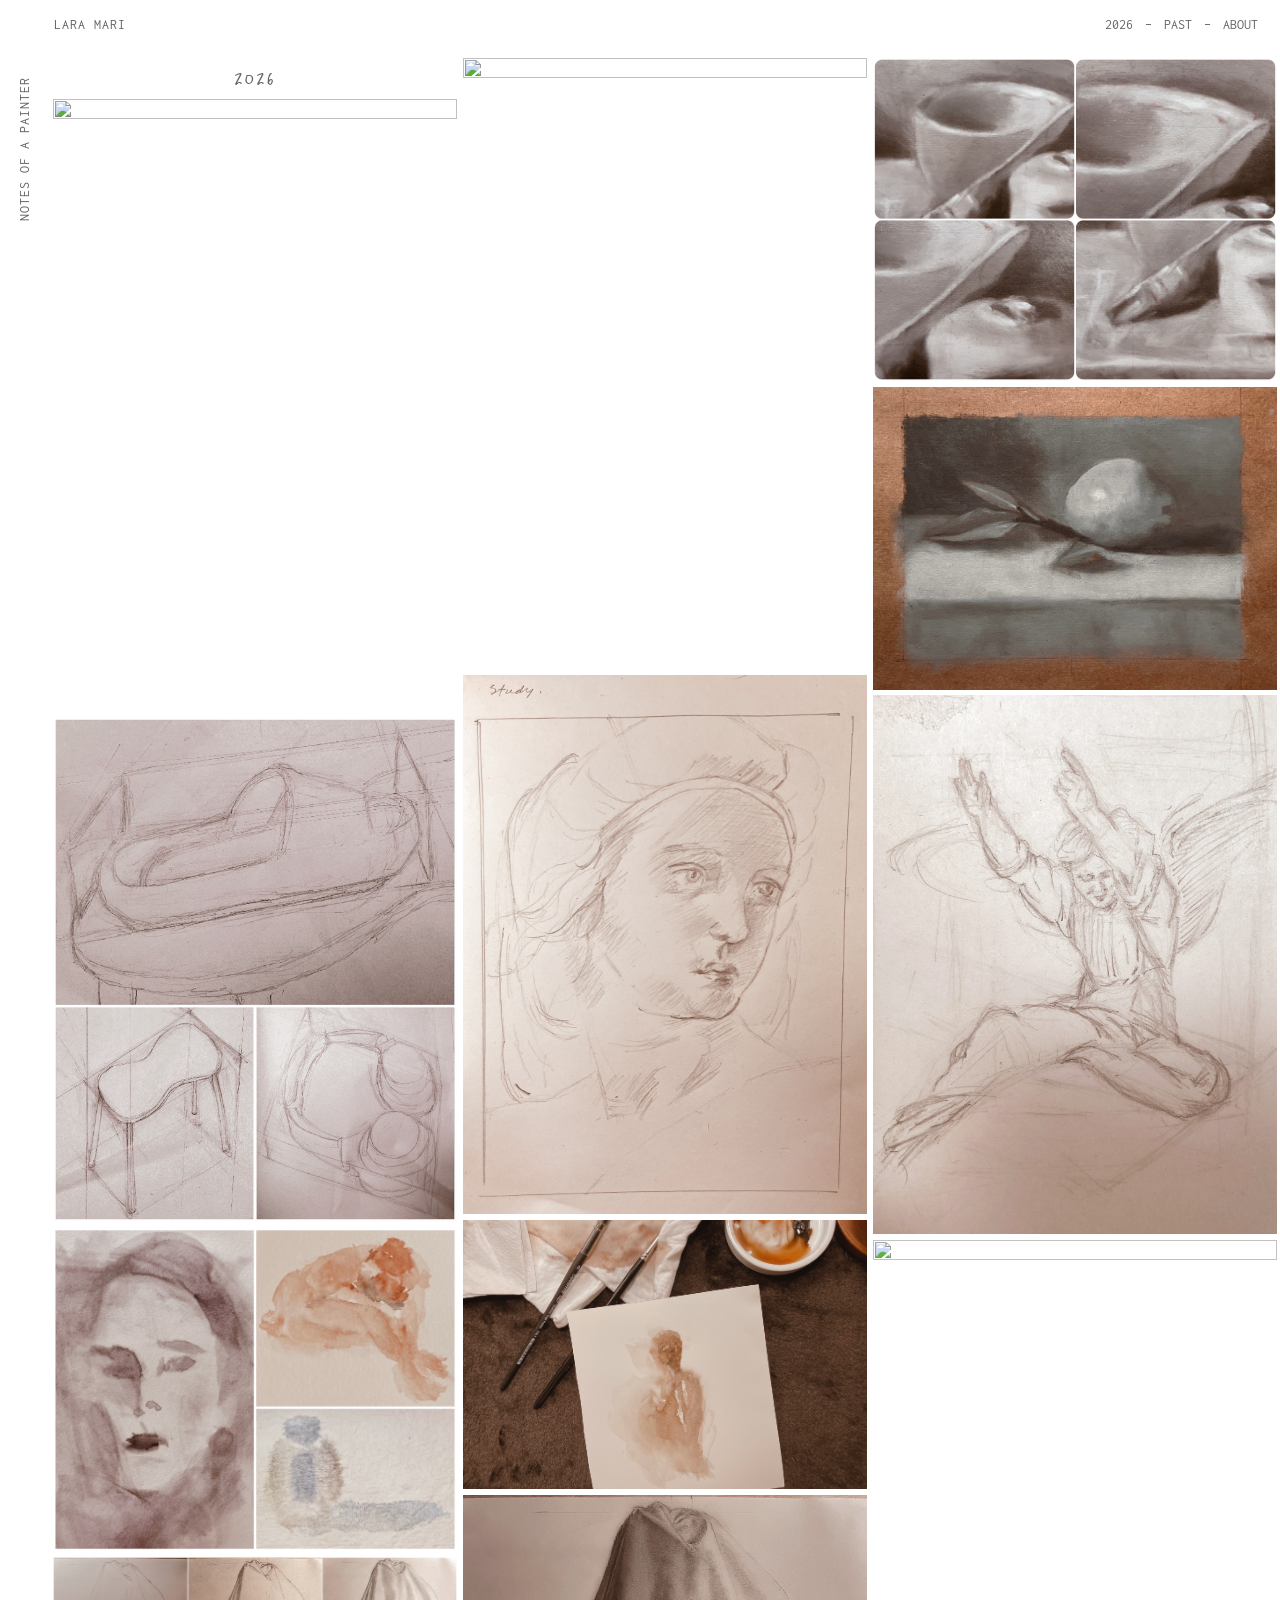
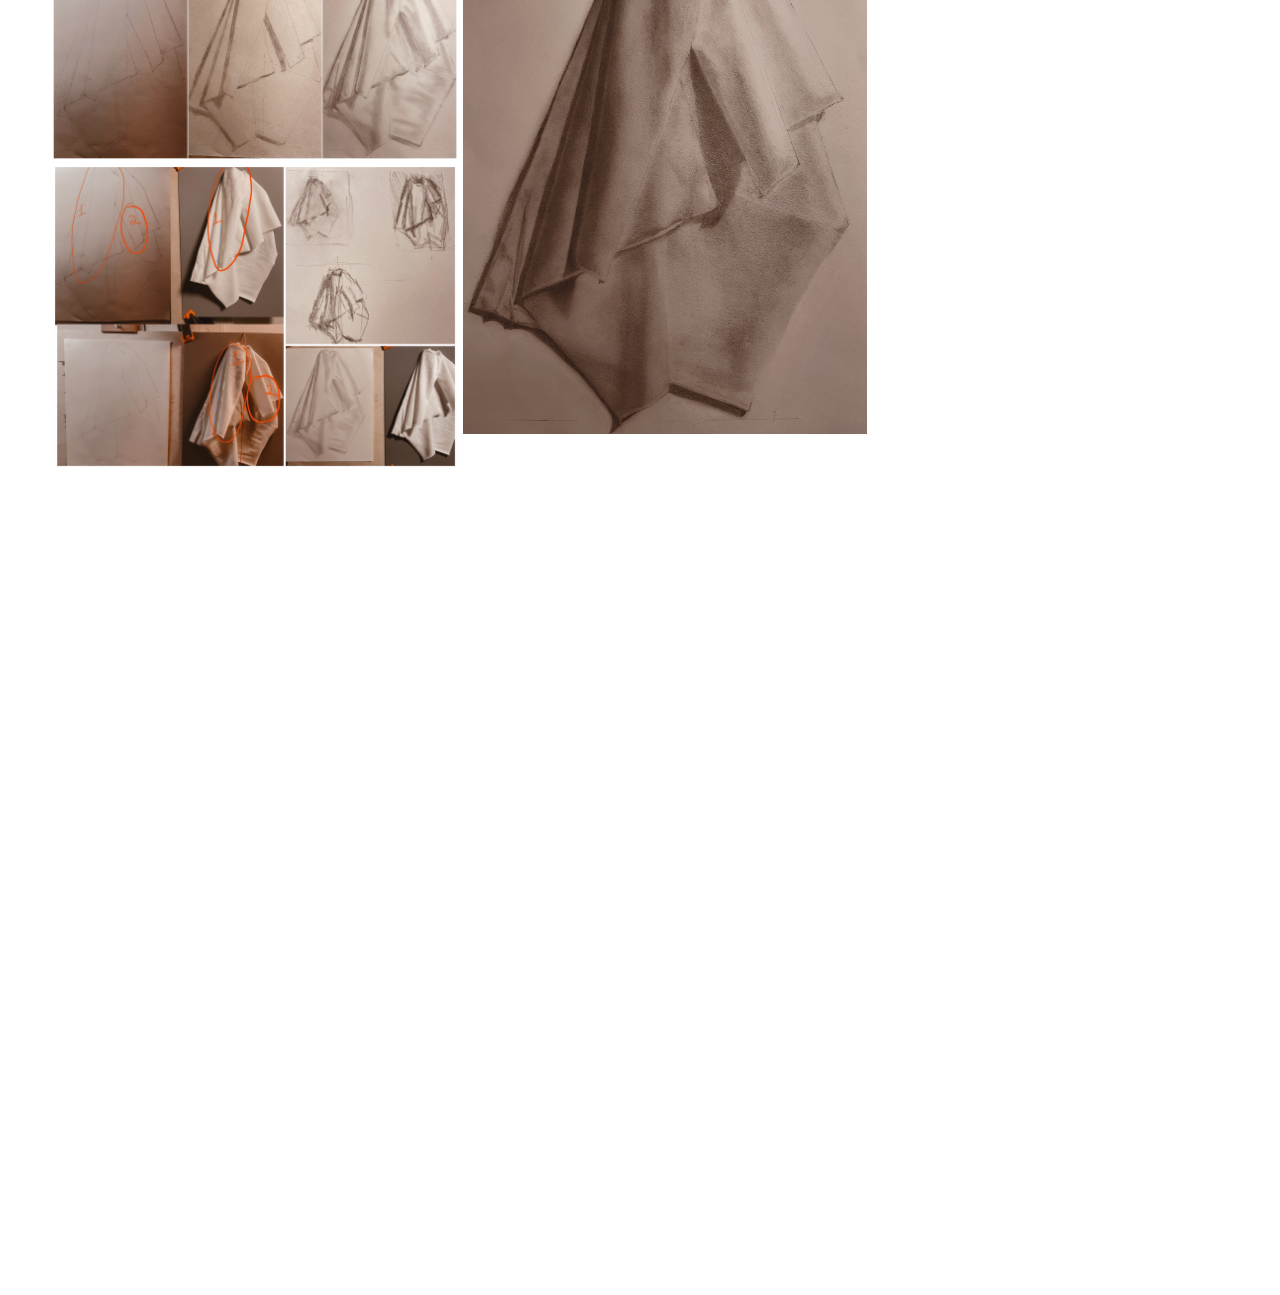
==== 2026.html @ fd2c2341 "080926" ====
<!DOCTYPE HTML>
<html class="no-js" lang="en-US" prefix="og: http://ogp.me/ns#">
<head>
	<meta charset="UTF-8" />
	<meta http-equiv="X-UA-Compatible" content="IE=edge">
	<meta name="viewport" content="width=device-width, user-scalable=no, initial-scale=1">
    <link rel="shortcut icon" href="img/logos/favicon.ico" /> 
    <link rel="apple-touch-icon" type="image/png" href="img/logos/favicon-114x114.png" /> 
    <script>(function(){document.documentElement.className='js'})();</script>	
<title>Lara Mari | 2026</title>
<meta name="robots" content="noodp"/>
    <meta name="keywords" content="painter, studio, portfolio, journal, gallery, moodboard, artist, art">  
<meta name="author" content="Lara Mari">
 <link rel="image_src" type="image/jpeg" href="#"  / >
<link rel='stylesheet' id='screen-css'  href='css/style.css' type='text/css' media='screen' />
<link rel='stylesheet' id='screen-less-css'  href='css/style-a964c7b21e.css' type='text/css' media='screen' />
<link href="https://fonts.googleapis.com/css?family=Inconsolata" rel="stylesheet">
<link href="https://fonts.googleapis.com/css?family=Reenie+Beanie" rel="stylesheet">    
<script type='text/javascript' src='js/jquery.js'></script>
<script type='text/javascript' src='js/chosen.jquery.min.js'></script>
<script type='text/javascript' src='js/icheck.min.js'></script>
<script type='text/javascript' src='js/site.js'></script>
      <script>try{Typekit.load({ async: true });}catch(e){}</script>
<style>      
.image img{padding: 3px 3px 3px 3px;}     
p {padding: 5px 3px 0em 3px}
article h2 {padding: 3px 3px 0 3px;}
  /* article {padding-top: .25em; padding-bottom: .25em;} */
</style>    
     <script language="JavaScript">  
<!-- Disable  
function disableselect(e){  
return false  
}  
function reEnable(){  
return true  
}  
//if IE4+  
document.onselectstart=new Function ("return false")  
document.oncontextmenu=new Function ("return false")  
//if NS6  
if (window.sidebar){  
document.onmousedown=disableselect  
document.onclick=reEnable  
}  
//-->  
</script>
</head>
      
<body class="archive post-type-archive post-type-archive-commercial">
		<div class="viewport-detector"></div>
	<div id="page" class="site hfeed">
<header id="masthead" class="site-header" role="banner">
    <div class="header-content">
<nav class="primary-navigation" role="navigation">
<div class="primary-navigation-inner">
    <div class="primary-menu-container">
    <ul id="menu-primary" class="primary-menu">       
        <li class="menu-item menu-item-type-custom menu-item-object-custom current-menu-item"><a href="#" onClick="return false;" style="text-transform:uppercase; letter-spacing:1px;">Notes of a Painter</a></li>
</ul>
    </div>
    </div>
    </nav><!-- .primary-navigation -->       
</div>
</header>

<nav class="top-navigation">
    <a href="/" class="site-name">Lara Mari</a>

    <div class="top-links">
        
        <a href="2026.html">2026</a>
        <span>–</span>
        <a href="past.html">PAST</a>
        <span>–</span>
        <a href="about.html">ABOUT</a>
       
    </div>
</nav>
        

        
<main id="main" class="site-main" role="main">
<div id="content" class="main-content">
<div id="primary" class="content-area">
    
    
<header class="entry-header" >
	<h2 class="entry-title" style="font-size:20px; color:white; text-transform:uppercase;padding: 15px 0 0 5px; margin-bottom:0pxs ">Fragments</h2>							
    </header>
    
    <!-- .entry-header -->    	    
<!-- masonry -->   
<div class="article-container">       


<!--START OF POSTS -->
    
<!-- Page Title -->     
    <article class="status-publish has-post-thumbnail hentry" >	
        <a href="#" onClick="return false;">     
       <center> <p style="font-family: 'Reenie Beanie', cursive; font-size:2em; ">2026</p></center>
        </a>
</article>
<!-- post 2026 Aug 9a--> 
<article class="status-publish has-post-thumbnail hentry">
        <a href="#" onClick="return false;">
            <div class="load image">
            <img width="600" height="909" src="img/20260809-a.jpeg" class="attachment-hue-portfolio-overview size-hue-portfolio-overview wp-post-image"  sizes="(max-width: 600px) 100vw, 600px" />
                    </div> 
                       </a>	    
</article>

<!-- post 2026 Aug 9b--> 
<article class="status-publish has-post-thumbnail hentry">
        <a href="#" onClick="return false;">
            <div class="load image">
            <img width="600" height="909" src="img/20260809-b.jpeg" class="attachment-hue-portfolio-overview size-hue-portfolio-overview wp-post-image"  sizes="(max-width: 600px) 100vw, 600px" />
                    </div> 
                       </a>	    
</article>

<!-- post 2026 Aug 2--> 
<article class="status-publish has-post-thumbnail hentry">
        <a href="#" onClick="return false;">
            <div class="load image">
            <img width="600" height="909" src="img/20260802.jpeg" class="attachment-hue-portfolio-overview size-hue-portfolio-overview wp-post-image"  sizes="(max-width: 600px) 100vw, 600px" />
                    </div> 
                       </a>	    
</article>

<!-- post 2026 July 31--> 
<article class="status-publish has-post-thumbnail hentry">
        <a href="#" onClick="return false;">
            <div class="load image">
            <img width="600" height="909" src="img/20260731.jpeg" class="attachment-hue-portfolio-overview size-hue-portfolio-overview wp-post-image"  sizes="(max-width: 600px) 100vw, 600px" />
                    </div> 
                       </a>	    
</article>

<!-- post 2026 July 29--> 
<article class="status-publish has-post-thumbnail hentry">
        <a href="#" onClick="return false;">
            <div class="load image">
            <img width="600" height="909" src="img/20260729.jpeg" class="attachment-hue-portfolio-overview size-hue-portfolio-overview wp-post-image"  sizes="(max-width: 600px) 100vw, 600px" />
                    </div> 
                       </a>	    
</article>

<!-- post 2026 July 28--> 
<article class="status-publish has-post-thumbnail hentry">
        <a href="#" onClick="return false;">
            <div class="load image">
            <img width="600" height="909" src="img/20260728.jpeg" class="attachment-hue-portfolio-overview size-hue-portfolio-overview wp-post-image"  sizes="(max-width: 600px) 100vw, 600px" />
                    </div> 
                       </a>	    
</article>

<!-- post 2026 July 27-28--> 
<article class="status-publish has-post-thumbnail hentry">
        <a href="#" onClick="return false;">
            <div class="load image">
            <img width="600" height="909" src="img/20260727-28.jpeg" class="attachment-hue-portfolio-overview size-hue-portfolio-overview wp-post-image"  sizes="(max-width: 600px) 100vw, 600px" />
                    </div> 
                       </a>	    
</article>
<!-- post 2026 July 8--> 
<article class="status-publish has-post-thumbnail hentry">
        <a href="#" onClick="return false;">
            <div class="load image">
            <img width="600" height="909" src="img/20260708.jpeg" class="attachment-hue-portfolio-overview size-hue-portfolio-overview wp-post-image"  sizes="(max-width: 600px) 100vw, 600px" />
                    </div> 
                       </a>	    
</article>
<!-- post 2026 July 4-10--> 
<article class="status-publish has-post-thumbnail hentry">
        <a href="#" onClick="return false;">
            <div class="load image">
            <img width="600" height="909" src="img/20260704-10.jpeg" class="attachment-hue-portfolio-overview size-hue-portfolio-overview wp-post-image"  sizes="(max-width: 600px) 100vw, 600px" />
                    </div> 
                       </a>	    
</article>
 
<!-- post 2026 June 1--> 
<article class="status-publish has-post-thumbnail hentry">
        <a href="#" onClick="return false;">
            <div class="load image">
            <img width="600" height="909" src="img/20260601.gif" class="attachment-hue-portfolio-overview size-hue-portfolio-overview wp-post-image"  sizes="(max-width: 600px) 100vw, 600px" />
                    </div> 
                       </a>	    
</article>
<!-- post 2026 May 31--> 
<article class="status-publish has-post-thumbnail hentry">
        <a href="#" onClick="return false;">
            <div class="load image">
            <img width="600" height="909" src="img/20260531.jpeg" class="attachment-hue-portfolio-overview size-hue-portfolio-overview wp-post-image"  sizes="(max-width: 600px) 100vw, 600px" />
                    </div> 
                       </a>	    
</article>
<!-- post 2026 May 06--> 
<article class="status-publish has-post-thumbnail hentry">
        <a href="#" onClick="return false;">
            <div class="load image">
            <img width="600" height="909" src="img/20260506.jpeg" class="attachment-hue-portfolio-overview size-hue-portfolio-overview wp-post-image"  sizes="(max-width: 600px) 100vw, 600px" />
                    </div> 
                       </a>	    
</article>
<!-- post 2026 Apr 30--> 
<article class="status-publish has-post-thumbnail hentry">
        <a href="#" onClick="return false;">
            <div class="load image">
            <img width="600" height="909" src="img/20260430.jpeg" class="attachment-hue-portfolio-overview size-hue-portfolio-overview wp-post-image"  sizes="(max-width: 600px) 100vw, 600px" />
                    </div> 
                       </a>	    
</article>
<!-- post 2026 Apr 19--> 
<article class="status-publish has-post-thumbnail hentry">
        <a href="#" onClick="return false;">
            <div class="load image">
            <img width="600" height="909" src="img/20260419.jpeg" class="attachment-hue-portfolio-overview size-hue-portfolio-overview wp-post-image"  sizes="(max-width: 600px) 100vw, 600px" />
                    </div> 
                       </a>	    
</article>
<!-- post 2026 Apr 10--> 
<article class="status-publish has-post-thumbnail hentry">
        <a href="#" onClick="return false;">
            <div class="load image">
            <img width="600" height="909" src="img/20260410.jpeg" class="attachment-hue-portfolio-overview size-hue-portfolio-overview wp-post-image"  sizes="(max-width: 600px) 100vw, 600px" />
                    </div> 
                       </a>	    
</article>
<!-- post 2026 Mar 31--> 
<article class="status-publish has-post-thumbnail hentry">
        <a href="#" onClick="return false;">
            <div class="load image">
            <img width="600" height="909" src="img/20260331.jpeg" class="attachment-hue-portfolio-overview size-hue-portfolio-overview wp-post-image"  sizes="(max-width: 600px) 100vw, 600px" />
                    </div> 
                       </a>	    
</article>
<!-- post 2026 Mar 28--> 
<article class="status-publish has-post-thumbnail hentry">
        <a href="#" onClick="return false;">
            <div class="load image">
            <img width="600" height="909" src="img/20260328.jpeg" class="attachment-hue-portfolio-overview size-hue-portfolio-overview wp-post-image"  sizes="(max-width: 600px) 100vw, 600px" />
                    </div> 
                       </a>	    
</article>
<!-- post 2026 Mar 15--> 
<article class="status-publish has-post-thumbnail hentry">
        <a href="#" onClick="return false;">
            <div class="load image">
            <img width="600" height="909" src="img/20260315.jpeg" class="attachment-hue-portfolio-overview size-hue-portfolio-overview wp-post-image" sizes="(max-width: 600px) 100vw, 600px" />
                    </div> 
                       </a>	    
</article>
<!-- post 2026 Feb 1--> 
<article class="status-publish has-post-thumbnail hentry">
        <a href="#" onClick="return false;">
            <div class="load image">
            <img width="600" height="909" src="img/20260201.jpeg" class="attachment-hue-portfolio-overview size-hue-portfolio-overview wp-post-image"  style="border-radius: 50px;" sizes="(max-width: 600px) 100vw, 600px" />
                    </div> 
                       </a>	    
</article>
<!-- post 2026 Jan 4--> 
<article class="status-publish has-post-thumbnail hentry">
        <a href="#" onClick="return false;">
            <div class="load image">
            <img width="600" height="909" src="img/20260104.jpeg" class="attachment-hue-portfolio-overview size-hue-portfolio-overview wp-post-image"  style="border-radius: 25px;" sizes="(max-width: 600px) 100vw, 600px" />
                    </div> 
                       </a>	    
</article>

                        <br>

        <!-- end of posts -->
                	</div>
	</div><!-- .content-area -->
			</div> <!-- #content -->
		</main><!-- .site-main -->
	</div> <!-- #page -->
	<!--<footer class="site-footer">
		<div class="footer-content">
					</div>
</footer>-->
		<script type='text/javascript' src='js/masonry.min.js'></script>
<script type='text/javascript' src='js/jquery.masonry.min.js'></script>
    <script type="text/javascript" src="js/load.js"></script>   
 
  <div id="sb-modal" style="display: none;">
  <span id="sb-close">&times;</span>
  <img id="sb-img" src="" alt="Enlarged view">
</div>

<style>
  #sb-modal {
    position: fixed !important;
    top: 0 !important;
    bottom: 0 !important;
    left: 0 !important;
    right: 0 !important;
    width: 100% !important;
    height: 100% !important;
    height: 100dvh !important; /* Dynamically adjusts to mobile address/search bars */
    background-color: #000000 !important;
    z-index: 99999999 !important;
    margin: 0 !important;
    padding: 0 !important;
    
    /* Pure Flexbox centering relative to actual visible screen area */
    display: none; 
    align-items: center !important;
    justify-content: center !important;
    
    -webkit-user-select: none;
    user-select: none;
    -webkit-tap-highlight-color: transparent;
  }

  #sb-img {
    position: relative !important;
    max-width: 85vw !important;
    max-height: 85dvh !important; /* Respects visible mobile height */
    max-height: 85vh !important;  /* Fallback for older browsers */
    width: auto !important;
    height: auto !important;
    object-fit: contain !important;
    
    margin: auto !important;
    padding: 0 !important;
    border: none !important;
    display: block !important;
    
    border-radius: 4px;
    box-shadow: 0 4px 20px rgba(0, 0, 0, 0.8);
    -webkit-touch-callout: none;
    -webkit-user-select: none;
    user-select: none;
  }

  #sb-close {
    position: absolute !important;
    top: 20px !important;
    right: 25px !important;
    color: #ffffff !important;
    font-size: 38px !important;
    font-weight: bold !important;
    cursor: pointer !important;
    z-index: 100000000 !important;
    line-height: 1 !important;
    font-family: sans-serif !important;
  }
</style>

<script>
(function() {
  var modal = document.getElementById('sb-modal');
  var modalImg = document.getElementById('sb-img');

  var touchStartX = 0;
  var touchStartY = 0;
  var isSwipingOrScrolling = false;
  var isClosingCooldown = false;

  function openBox(src) {
    if (!src || isClosingCooldown) return;
    modalImg.src = src;
    modal.style.display = 'flex';
  }

  function closeBox(e) {
    if (e) {
      e.preventDefault();
      e.stopPropagation();
    }
    modal.style.display = 'none';
    modalImg.src = '';

    isClosingCooldown = true;
    setTimeout(function() {
      isClosingCooldown = false;
    }, 300);
  }

  window.addEventListener('touchstart', function(e) {
    if (e.touches && e.touches.length > 0) {
      touchStartX = e.touches[0].clientX;
      touchStartY = e.touches[0].clientY;
      isSwipingOrScrolling = false;
    }
  }, { capture: true, passive: true });

  window.addEventListener('touchmove', function(e) {
    if (e.touches && e.touches.length > 0) {
      var moveX = Math.abs(e.touches[0].clientX - touchStartX);
      var moveY = Math.abs(e.touches[0].clientY - touchStartY);

      if (moveX > 10 || moveY > 10) {
        isSwipingOrScrolling = true;
      }
    }
  }, { capture: true, passive: true });

  function handleImageTap(e) {
    if (isSwipingOrScrolling || isClosingCooldown) return;

    var target = e.target;
    if (target.closest('#sb-modal')) return;

    if (target && target.tagName !== 'IMG') {
      target = target.querySelector('img');
    }

    if (target && target.tagName === 'IMG' && target.id !== 'sb-img') {
      var parent = target.parentElement;
      while (parent) {
        if (parent.classList && parent.classList.contains('article-container')) {
          e.preventDefault();
          e.stopPropagation();
          if (e.stopImmediatePropagation) e.stopImmediatePropagation();
          openBox(target.src);
          return false;
        }
        parent = parent.parentElement;
      }
    }
  }

  window.addEventListener('touchend', handleImageTap, true);
  window.addEventListener('click', handleImageTap, true);

  modal.addEventListener('click', closeBox, false);
  modal.addEventListener('touchend', closeBox, false);

  modal.addEventListener('contextmenu', function(e) {
    e.preventDefault();
    return false;
  });
})();
</script>
    
	</body>
</html>
---- css/style.css ----
/*
Theme Name: 	Lara
*/
html,body,div,span,object,iframe,h1,h2,h3,h4,h5,h6,p,blockquote,pre,abbr,address,cite,code,del,dfn,em,img,ins,kbd,q,samp,small,strong,sub,sup,var,b,i,dl,dt,dd,ol,ul,li,fieldset,form,label,legend,table,caption,tbody,tfoot,thead,tr,th,td,article,aside,canvas,details,figcaption,figure,footer,header,hgroup,menu,nav,section,summary,time,mark,audio,video { border:0;outline:0;font-size:100%;vertical-align:baseline;background:transparent;margin:0;padding:0; }
article,aside,details,figcaption,figure,footer,header,hgroup,nav,section,main { display:block; }
audio,canvas,video { display:inline;zoom:1; }
html { font-size:62.5%;;overflow-y:scroll;-webkit-text-size-adjust:100%;-ms-text-size-adjust:100%; }
body { margin:0; }
h1,h2,h3,h4,h5,h6 { font-weight:400; }
a { color:blue; }
a:focus { outline:thin dotted; }
li { list-style:none; }
abbr[title] { border-bottom:none; }
b,strong { font-weight:700; }
i,em,dfn { font-style:italic; }
hr { display:block;height:1px;border:0;border-top:1px solid #ccc;margin:1em 0;padding:0; }
ins { background:#ff9;color:#000;text-decoration:none; }
mark { background:#ff0;color:#000;font-style:italic;font-weight:700; }
pre,code,kbd,samp { font-family:monospace, monospace;_font-family:'courier new', monospace; }
pre { white-space:pre-wrap;word-wrap:break-word; }
q { quotes:none; }
q:before,q:after { content:none; }
small { font-size:85%; }
sub,sup { font-size:75%;line-height:0;position:relative;vertical-align:baseline; }
sup { top:-.5em; }
sub { bottom:-.25em; }
img { border:0;-ms-interpolation-mode:bicubic;vertical-align:middle; }
label { cursor:pointer; }
input,select,textarea { font-size:100%;vertical-align:middle;margin:0; }
button,input { line-height:normal;overflow:visible; }
button,input[type=button],input[type=reset],input[type=submit] { cursor:pointer;-webkit-appearance:button; }
input[type=checkbox],input[type=radio] { box-sizing:border-box; }
input[type=search] { -webkit-appearance:textfield;-moz-box-sizing:content-box;-webkit-box-sizing:content-box;box-sizing:content-box; }
input[type=search]::-webkit-search-decoration { -webkit-appearance:none; }
button::-moz-focus-inner,input::-moz-focus-inner { border:0;padding:0; }
textarea { overflow:auto;vertical-align:top;resize:vertical; }
table { border-collapse:collapse;border-spacing:0; }
td { vertical-align:top; }
audio:not([controls]),[hidden] { display:none; }

div,article,section,header,footer,nav,li { position:relative; }
body { background:#fff; }

*, *:before, *:after { -moz-box-sizing: border-box; -webkit-box-sizing: border-box; box-sizing: border-box; }
---- css/style-a964c7b21e.css ----
.says,
.screen-reader-text {
  clip: rect(1px,1px,1px,1px);
  height: 1px;
  overflow: hidden;
  position: absolute !important;
  width: 1px;
}
.site .skip-link {
  background-color: #f1f1f1;
  display: block;
  left: -9999em;
  outline: none;
  padding: 15px 23px 14px;
  text-decoration: none;
  text-transform: none;
  top: -9999em;
}
.site .skip-link:focus {
  clip: auto;
  height: auto;
  left: 6px;
  top: 7px;
  width: auto;
  z-index: 100000;
}
::-moz-selection {
  color: white;
  background-color: black;
}
::selection {
  color: white;
  background-color: black;
}
*,
input[type="submit"] {
  -webkit-user-select: none;
  -khtml-user-select: none;
  -moz-user-select: -moz-none;
  -o-user-select: none;
  user-select: none;
}
input,
textarea,
h2,
h3,
code,
p,
p * {
  -webkit-user-select: text;
  -khtml-user-select: text;
  -moz-user-select: text;
  -o-user-select: text;
  user-select: text;
}
.site-header {
  z-index: 100;
}
.site-header .site-branding {
  line-height: 0;
}
.site-header .site-branding h1.site-title {
  margin-bottom: 0;
}
.site-header .site-branding a {
  display: block;
}
.stickyheader {
  overflow: auto;
}
.stickyheader .site-header {
  position: fixed;
  top: 0;
  left: 0;
  width: 100%;
  height: 88px;
}
.stickyheader .site-main {
  margin-top: 88px;
}
ul.primary-menu,
ul.secondary-menu,
ul.footer-menu {
  z-index: 100;
}
ul.primary-menu li,
ul.secondary-menu li,
ul.footer-menu li {
  display: inline-block;
  z-index: 100;
}
ul.primary-menu li a,
ul.secondary-menu li a,
ul.footer-menu li a {
  white-space: nowrap;
}
ul.primary-menu li ul.sub-menu,
ul.secondary-menu li ul.sub-menu,
ul.footer-menu li ul.sub-menu {
  position: absolute;
  top: 100%;
  left: 0;
  display: none;
}
ul.primary-menu li ul.sub-menu li,
ul.secondary-menu li ul.sub-menu li,
ul.footer-menu li ul.sub-menu li {
  width: 100%;
}
ul.primary-menu li ul.sub-menu ul.sub-menu,
ul.secondary-menu li ul.sub-menu ul.sub-menu,
ul.footer-menu li ul.sub-menu ul.sub-menu {
  top: 0;
  left: 100%;
}
ul.primary-menu li.menu-item-has-children:hover > ul.sub-menu,
ul.secondary-menu li.menu-item-has-children:hover > ul.sub-menu,
ul.footer-menu li.menu-item-has-children:hover > ul.sub-menu {
  display: block;
}
ul.mobile-menu {
  display: none;
  z-index: 100;
}
.menu-toggle {
  display: none;
}
.menu-toggle {
  height: 44px;
  width: 51px;
  padding: 0;
  overflow: hidden;
  text-align: center;
  background-color: transparent;
  border: none;
  font-size: 1px;
}
.menu-toggle span {
  display: block;
  position: absolute;
  left: 0;
  width: 100%;
  height: 6px;
  background-color: black;
  -webkit-transform: rotate(0deg);
  -moz-transform: rotate(0deg);
  -ms-transform: rotate(0deg);
  -o-transform: rotate(0deg);
  -webkit-transition-property: top, margin-top, -webkit-transform;
  -moz-transition-property: top, margin-top, -moz-transform;
  -o-transition-property: top, margin-top, -o-transform;
  transition-property: top, margin-top, transform;
  -webkit-transition-duration: 0.3s;
  -moz-transition-duration: 0.3s;
  -ms-transition-duration: 0.3s;
  -o-transition-duration: 0.3s;
  transition-duration: 0.3s;
  -webkit-transition-timing-function: ease;
  -moz-transition-timing-function: ease;
  -ms-transition-timing-function: ease;
  -o-transition-timing-function: ease;
  transition-timing-function: ease;
  -webkit-transition-delay: 0.3s, 0.3s, 0s;
  -moz-transition-delay: 0.3s, 0.3s, 0s;
  -o-transition-delay: 0.3s, 0.3s, 0s;
  transition-delay: 0.3s, 0.3s, 0s;
}
.menu-toggle span.hbl1 {
  top: 0;
}
.menu-toggle span.hbl2 {
  top: 50%;
  margin-top: -3px;
}
.menu-toggle span.hbl3 {
  top: 100%;
  margin-top: -6px;
}
.menu-toggle:hover,
.menu-toggle:active,
.menu-toggle:focus {
  border: none;
  outline: none;
}
.menu-toggle.toggled-on span {
  -webkit-transition-property: top, margin-top, -webkit-transform;
  -moz-transition-property: top, margin-top, -moz-transform;
  -o-transition-property: top, margin-top, -o-transform;
  transition-property: top, margin-top, transform;
  -webkit-transition-duration: 0.3s;
  -moz-transition-duration: 0.3s;
  -ms-transition-duration: 0.3s;
  -o-transition-duration: 0.3s;
  transition-duration: 0.3s;
  -webkit-transition-delay: 0s, 0s, 0.3s;
  -moz-transition-delay: 0s, 0s, 0.3s;
  -o-transition-delay: 0s, 0s, 0.3s;
  transition-delay: 0s, 0s, 0.3s;
}
.menu-toggle.toggled-on span.hbl1 {
  top: 50%;
  margin-top: -3px;
  -webkit-transform: rotate(45deg);
  -moz-transform: rotate(45deg);
  -ms-transform: rotate(45deg);
  -o-transform: rotate(45deg);
}
.menu-toggle.toggled-on span.hbl2 {
  top: 50%;
  margin-top: -3px;
  -webkit-transform: rotate(45deg);
  -moz-transform: rotate(45deg);
  -ms-transform: rotate(45deg);
  -o-transform: rotate(45deg);
}
.menu-toggle.toggled-on span.hbl3 {
  top: 50%;
  margin-top: -3px;
  -webkit-transform: rotate(-45deg);
  -moz-transform: rotate(-45deg);
  -ms-transform: rotate(-45deg);
  -o-transform: rotate(-45deg);
}
html {
  height: 100%;
}
body.stickyfooter {
  height: 100%;
}
body.stickyfooter #page {
  min-height: 100%;
  overflow: auto;
}
body.stickyfooter #content {
  overflow: auto;
  padding-bottom: 100px;
}
body.stickyfooter .site-footer {
  position: relative;
  margin-top: -100px;
  height: 100px;
  clear: both;
}
.edit-link {
  z-index: 10;
}
.edit-link .post-edit-link {
  padding: 4px 8px;
  background: #C14242;
  color: black;
}
.iframe-wrapper {
  width: 100%;
  height: 0;
  padding-bottom: 56.25%;
}
.iframe-wrapper iframe {
  position: absolute;
  top: 0;
  left: 0;
  width: 100%;
  height: 100%;
}
input,
textarea,
select {
  border: 1px solid black;
  background-color: white;
  -webkit-border-radius: 0;
  -moz-border-radius: 0;
  border-radius: 0;
  -moz-background-clip: padding;
  -webkit-background-clip: padding-box;
  background-clip: padding-box;
  padding: 0.2em 8px 0.1em;
}
input:focus,
textarea:focus,
select:focus {
  outline-offset: -1px;
  outline-color: royalblue;
  outline-style: solid;
  outline-width: 1px;
}
input[type="submit"]:hover,
input[type="submit"]:active,
input[type="submit"]:focus {
  background-color: black;
  color: white;
}
input[type="file"] {
  border: none;
}
.flickity-enabled {
  position: relative;
}
.flickity-enabled:focus {
  outline: none;
}
.flickity-viewport {
  overflow: hidden;
  position: relative;
  height: 100%;
}
.flickity-slider {
  position: absolute;
  width: 100%;
  height: 100%;
}
.flickity-enabled.is-draggable {
  -webkit-tap-highlight-color: transparent;
  tap-highlight-color: transparent;
  -webkit-user-select: none;
  -moz-user-select: none;
  -ms-user-select: none;
  user-select: none;
}
.flickity-enabled.is-draggable .flickity-viewport {
  cursor: move;
  cursor: -webkit-grab;
  cursor: grab;
}
.flickity-enabled.is-draggable .flickity-viewport.is-pointer-down {
  cursor: -webkit-grabbing;
  cursor: grabbing;
}
.flickity-prev-next-button {
  position: absolute;
  top: 50%;
  width: 44px;
  height: 44px;
  border: none;
  border-radius: 50%;
  background: white;
  background: rgba(255,255,255,0.75);
  cursor: pointer;
  -webkit-transform: translateY(-50%);
  -ms-transform: translateY(-50%);
  transform: translateY(-50%);
}
.flickity-prev-next-button:hover {
  background: white;
}
.flickity-prev-next-button:focus {
  outline: none;
  box-shadow: 0 0 0 5px #09F;
}
.flickity-prev-next-button:active {
  filter: alpha(opacity=60);
  opacity: 0.6;
}
.flickity-prev-next-button.previous {
  left: 10px;
}
.flickity-prev-next-button.next {
  right: 10px;
}
.flickity-rtl .flickity-prev-next-button.previous {
  left: auto;
  right: 10px;
}
.flickity-rtl .flickity-prev-next-button.next {
  right: auto;
  left: 10px;
}
.flickity-prev-next-button:disabled {
  filter: alpha(opacity=30);
  opacity: 0.3;
  cursor: auto;
}
.flickity-prev-next-button svg {
  position: absolute;
  left: 20%;
  top: 20%;
  width: 60%;
  height: 60%;
}
.flickity-prev-next-button .arrow {
  fill: #333;
}
.flickity-prev-next-button.no-svg {
  color: #333;
  font-size: 26px;
}
.flickity-page-dots {
  position: absolute;
  width: 100%;
  bottom: -25px;
  padding: 0;
  margin: 0;
  list-style: none;
  text-align: center;
  line-height: 1;
}
.flickity-rtl .flickity-page-dots {
  direction: rtl;
}
.flickity-page-dots .dot {
  display: inline-block;
  width: 10px;
  height: 10px;
  margin: 0 8px;
  background: #333;
  border-radius: 50%;
  filter: alpha(opacity=25);
  opacity: 0.25;
  cursor: pointer;
}
.flickity-page-dots .dot.is-selected {
  filter: alpha(opacity=100);
  opacity: 1;
}
.icheckbox_hue,
.iradio_hue {
  display: inline-block;
  *display: inline;
  vertical-align: middle;
  margin: 0;
  padding: 0;
  width: 18px;
  height: 18px;
  background: url(img/iSelect_hue.png) no-repeat;
  border: none;
  cursor: pointer;
  position: relative;
  top: -2px;
}
.icheckbox_hue {
  background-position: 0 0;
}
.icheckbox_hue.hover {
  background-position: -20px 0;
}
.icheckbox_hue.checked {
  background-position: -40px 0;
}
.icheckbox_hue.disabled {
  background-position: -60px 0;
  cursor: default;
}
.icheckbox_hue.disabled {
  background-position: -80px 0;
}
.iradio_hue {
  background-position: -100px 0;
}
.iradio_hue.hover {
  background-position: -120px 0;
}
.iradio_hue.checked {
  background-position: -140px 0;
}
.iradio_hue.disabled {
  background-position: -160px 0;
  cursor: default;
}
.iradio_hue.checked.disabled {
  background-position: -180px 0;
}
@media (-o-min-device-pixel-ratio: 1.25),(-webkit-min-device-pixel-ratio: 1.25),(min-resolution: 120dpi),(min-resolution: 1.25dppx) {
  .icheckbox_hue,
  .iradio_hue {
    background-image: url(img/iSelect_hue@2x.png);
    -webkit-background-size: 200px 20px;
    background-size: 200px 20px;
  }
}
.chosen-container {
  position: relative;
  display: inline-block;
  vertical-align: middle;
  zoom: 1;
  min-width: 140px;
  *display: inline;
  -webkit-user-select: none;
  -khtml-user-select: none;
  -moz-user-select: -moz-none;
  -o-user-select: none;
  user-select: none;
}
.chosen-container * {
  -webkit-box-sizing: border-box;
  -moz-box-sizing: border-box;
  box-sizing: border-box;
}
.chosen-container .chosen-drop {
  position: absolute;
  top: 100%;
  left: -9999px;
  z-index: 1010;
  width: 100%;
  border: 1px solid black;
  border-top: 0;
  background: #fff;
}
.chosen-container.chosen-with-drop .chosen-drop {
  left: 0;
}
.chosen-container a {
  cursor: pointer;
}
.chosen-container .search-choice .group-name,
.chosen-container .chosen-single .group-name {
  margin-right: 4px;
  overflow: hidden;
  white-space: nowrap;
  text-overflow: ellipsis;
  font-weight: normal;
  color: #999999;
}
.chosen-container .search-choice .group-name:after,
.chosen-container .chosen-single .group-name:after {
  content: ":";
  padding-left: 2px;
  vertical-align: top;
}
.chosen-container-single .chosen-single {
  position: relative;
  display: block;
  overflow: hidden;
  padding: 0 0 0 8px;
  height: 25px;
  border: 1px solid black;
  background-color: #fff;
  background-clip: padding-box;
  color: #444;
  text-decoration: none;
  white-space: nowrap;
  line-height: 24px;
}
.chosen-container-single .chosen-default {
  color: #999;
}
.chosen-container-single .chosen-single span {
  display: block;
  overflow: hidden;
  margin-right: 26px;
  text-overflow: ellipsis;
  white-space: nowrap;
}
.chosen-container-single .chosen-single-with-deselect span {
  margin-right: 38px;
}
.chosen-container-single .chosen-single abbr {
  position: absolute;
  top: 6px;
  right: 26px;
  display: block;
  width: 12px;
  height: 12px;
  background: url('img/chosen-sprite-black.png') -42px 1px no-repeat;
  font-size: 1px;
}
.chosen-container-single .chosen-single abbr:hover {
  background-position: -42px -10px;
}
.chosen-container-single.chosen-disabled .chosen-single abbr:hover {
  background-position: -42px -10px;
}
.chosen-container-single .chosen-single div {
  position: absolute;
  top: 0;
  right: 0;
  display: block;
  width: 18px;
  height: 100%;
}
.chosen-container-single .chosen-single div b {
  display: block;
  width: 100%;
  height: 100%;
  background: url('img/chosen-sprite-black.png') no-repeat 0px 2px;
}
.chosen-container-single .chosen-search {
  position: relative;
  z-index: 1010;
  margin: 0;
  padding: 3px 4px;
  white-space: nowrap;
}
.chosen-container-single .chosen-search input[type="text"] {
  margin: 1px 0;
  padding: 4px 20px 4px 5px;
  width: 100%;
  height: auto;
  outline: 0;
  border: 1px solid black;
  background: #fff url('img/chosen-sprite-black.png') no-repeat 100% -20px;
  font-size: 1em;
  font-family: 'Inconsolata', monospace;
  line-height: normal;
  border-radius: 0;
}
.chosen-container-single .chosen-drop {
  background-clip: padding-box;
}
.chosen-container-single.chosen-container-single-nosearch .chosen-search {
  position: absolute;
  left: -9999px;
}
.chosen-container .chosen-results {
  color: #444;
  position: relative;
  overflow-x: hidden;
  overflow-y: auto;
  margin: 0 4px 4px 0;
  padding: 0 0 0 4px;
  max-height: 240px;
  -webkit-overflow-scrolling: touch;
}
.chosen-container .chosen-results li {
  display: none;
  margin: 0;
  padding: 5px 6px;
  list-style: none;
  line-height: 15px;
  word-wrap: break-word;
  -webkit-touch-callout: none;
}
.chosen-container .chosen-results li.active-result {
  display: list-item;
  cursor: pointer;
}
.chosen-container .chosen-results li.disabled-result {
  display: list-item;
  color: #ccc;
  cursor: default;
}
.chosen-container .chosen-results li.highlighted {
  background-color: #3875d7;
  color: #fff;
}
.chosen-container .chosen-results li.no-results {
  color: #777;
  display: list-item;
  background: #f4f4f4;
}
.chosen-container .chosen-results li.group-result {
  display: list-item;
  font-weight: normal;
  cursor: default;
}
.chosen-container .chosen-results li.group-option {
  padding-left: 15px;
}
.chosen-container .chosen-results li em {
  font-style: normal;
  text-decoration: underline;
}
.chosen-container-multi .chosen-choices {
  position: relative;
  overflow: hidden;
  margin: 0;
  padding: 0 5px;
  width: 100%;
  height: auto !important;
  height: 1%;
  border: 1px solid black;
  background-color: #fff;
  cursor: text;
}
.chosen-container-multi .chosen-choices li {
  float: left;
  list-style: none;
}
.chosen-container-multi .chosen-choices li.search-field {
  margin: 0;
  padding: 0;
  white-space: nowrap;
}
.chosen-container-multi .chosen-choices li.search-field input[type="text"] {
  margin: 1px 0;
  padding: 0;
  height: 25px;
  outline: 0;
  border: 0 !important;
  background: transparent !important;
  box-shadow: none;
  color: #999;
  font-size: 100%;
  font-family: 'Inconsolata', monospace;
  line-height: normal;
  border-radius: 0;
}
.chosen-container-multi .chosen-choices li.search-choice {
  position: relative;
  margin: 3px 5px 3px 0;
  padding: 3px 20px 3px 5px;
  border: 1px solid black;
  max-width: 100%;
  border-radius: 3px;
  background-color: #eeeeee;
  background-size: 100% 19px;
  background-repeat: repeat-x;
  background-clip: padding-box;
  color: #333;
  line-height: 13px;
  cursor: default;
}
.chosen-container-multi .chosen-choices li.search-choice span {
  word-wrap: break-word;
}
.chosen-container-multi .chosen-choices li.search-choice .search-choice-close {
  position: absolute;
  top: 4px;
  right: 3px;
  display: block;
  width: 12px;
  height: 12px;
  background: url('img/chosen-sprite-black.png') -42px 1px no-repeat;
  font-size: 1px;
}
.chosen-container-multi .chosen-choices li.search-choice .search-choice-close:hover {
  background-position: -42px -10px;
}
.chosen-container-multi .chosen-choices li.search-choice-disabled {
  padding-right: 5px;
  border: 1px solid #ccc;
  background-color: #e4e4e4;
  color: #666;
}
.chosen-container-multi .chosen-choices li.search-choice-focus {
  background: #d4d4d4;
}
.chosen-container-multi .chosen-choices li.search-choice-focus .search-choice-close {
  background-position: -42px -10px;
}
.chosen-container-multi .chosen-results {
  margin: 0;
  padding: 0;
}
.chosen-container-multi .chosen-drop .result-selected {
  display: list-item;
  color: #ccc;
  cursor: default;
}
.chosen-container-active .chosen-single {
  border: 1px solid royalblue;
}
.chosen-container-active.chosen-with-drop .chosen-single {
  border: 1px solid black;
  -moz-border-radius-bottomright: 0;
  border-bottom-right-radius: 0;
  -moz-border-radius-bottomleft: 0;
  border-bottom-left-radius: 0;
}
.chosen-container-active.chosen-with-drop .chosen-single div {
  border-left: none;
  background: transparent;
}
.chosen-container-active.chosen-with-drop .chosen-single div b {
  background-position: -18px 2px;
}
.chosen-container-active .chosen-choices {
  border: 1px solid royalblue;
}
.chosen-container-active .chosen-choices li.search-field input[type="text"] {
  color: #222 !important;
}
.chosen-disabled {
  opacity: 0.5 !important;
  cursor: default;
}
.chosen-disabled .chosen-single {
  cursor: default;
}
.chosen-disabled .chosen-choices .search-choice .search-choice-close {
  cursor: default;
}
.chosen-rtl {
  text-align: right;
}
.chosen-rtl .chosen-single {
  overflow: visible;
  padding: 0 8px 0 0;
}
.chosen-rtl .chosen-single span {
  margin-right: 0;
  margin-left: 26px;
  direction: rtl;
}
.chosen-rtl .chosen-single-with-deselect span {
  margin-left: 38px;
}
.chosen-rtl .chosen-single div {
  right: auto;
  left: 3px;
}
.chosen-rtl .chosen-single abbr {
  right: auto;
  left: 26px;
}
.chosen-rtl .chosen-choices li {
  float: right;
}
.chosen-rtl .chosen-choices li.search-field input[type="text"] {
  direction: rtl;
}
.chosen-rtl .chosen-choices li.search-choice {
  margin: 3px 5px 3px 0;
  padding: 3px 5px 3px 19px;
}
.chosen-rtl .chosen-choices li.search-choice .search-choice-close {
  right: auto;
  left: 4px;
}
.chosen-rtl.chosen-container-single-nosearch .chosen-search,
.chosen-rtl .chosen-drop {
  left: 9999px;
}
.chosen-rtl.chosen-container-single .chosen-results {
  margin: 0 0 4px 4px;
  padding: 0 4px 0 0;
}
.chosen-rtl .chosen-results li.group-option {
  padding-right: 15px;
  padding-left: 0;
}
.chosen-rtl.chosen-container-active.chosen-with-drop .chosen-single div {
  border-right: none;
}
.chosen-rtl .chosen-search input[type="text"] {
  padding: 4px 5px 4px 20px;
  background: #fff url('img/chosen-sprite-black.png') no-repeat -30px -20px;
  direction: rtl;
}
.chosen-rtl.chosen-container-single .chosen-single div b {
  background-position: 6px 2px;
}
.chosen-rtl.chosen-container-single.chosen-with-drop .chosen-single div b {
  background-position: -12px 2px;
}
@media only screen and (-webkit-min-device-pixel-ratio: 1.5),only screen and (min-resolution: 144dpi),only screen and (min-resolution: 1.5dppx) {
  .chosen-rtl .chosen-search input[type="text"],
  .chosen-container-single .chosen-single abbr,
  .chosen-container-single .chosen-single div b,
  .chosen-container-single .chosen-search input[type="text"],
  .chosen-container-multi .chosen-choices .search-choice .search-choice-close,
  .chosen-container .chosen-results-scroll-down span,
  .chosen-container .chosen-results-scroll-up span {
    background-image: url('img/chosen-sprite-black@2x.png') !important;
    background-size: 52px 37px !important;
    background-repeat: no-repeat !important;
  }
}
div.wpcf7 span.wpcf7-not-valid-tip {
  margin-top: 0.2em;
}
div.wpcf7 img.ajax-loader {
  display: block;
  margin: 1em auto;
}
div.wpcf7 div.wpcf7-response-output {
  margin: 1em 0;
}
#mc_embed_signup form .mc-field-group {
  margin-bottom: 0.5em;
}
#mc_embed_signup form div.mce_inline_error {
  background-color: black;
  margin: 0.3em 0;
  padding: 0.2em 8px 0.1em;
}
#mc_embed_signup form #mce-responses .response {
  margin: 0.3em 0;
}
#overlay {
  position: fixed;
}
.flexslider {
  background: #fff;
  zoom: 1;
}
.flexslider .slides {
  zoom: 1;
}
.flexslider .slides > li {
  display: none;
  -webkit-backface-visibility: hidden;
}
.flexslider .slides img {
  display: block;
  width: 100%;
  height: auto;
}
.flexslider .slides:before,
.flexslider .slides:after {
  content: "\0020";
  display: table;
  clear: both;
  visibility: hidden;
  height: 0;
  line-height: 0;
}
.flexslider .slides:before,
.flexslider .slides:after {
  content: "\0020";
  display: table;
  clear: both;
  visibility: hidden;
  height: 0;
  line-height: 0;
}
html[xmlns] .flexslider .slides {
  display: block;
}
* html .flexslider .slides {
  height: 1%;
}
.no-js .flexslider .slides > li:first-child {
  display: block;
}
.flex-viewport {
  max-height: 2000px;
  -webkit-transition: all 0.2s ease-out;
  -moz-transition: all 0.2s ease-out;
  -o-transition: all 0.2s ease-out;
  transition: all 0.2s ease-out;
}
.loading .flex-viewport {
  max-height: 300px;
}
.carousel li {
  margin-right: 5px;
}
.flex-direction-nav {
  *height: 0;
}
.flex-direction-nav .flex-nav-prev,
.flex-direction-nav .flex-nav-next {
  position: static;
}
.flex-direction-nav a {
  display: block;
  position: absolute;
  z-index: 10;
  overflow: hidden;
  cursor: pointer;
  text-decoration: none;
  opacity: 0;
  -webkit-transition: all 0.3s ease-in-out;
  -moz-transition: all 0.3s ease-in-out;
  -o-transition: all 0.3s ease-in-out;
  transition: all 0.3s ease-in-out;
}
.flex-direction-nav a:before {
  display: inline-block;
  content: " ";
  width: 40px;
  height: 40px;
  background-image: url('img/flex-nav-prev.png');
  background-repeat: no-repeat;
  background-position: center center;
  background-size: contain;
}
.flex-direction-nav a.flex-next:before {
  background-image: url('img/flex-nav-next.png');
}
.flex-direction-nav a {
  top: 0;
  width: 50%;
  height: 100%;
  margin: 0;
}
.flex-direction-nav a:before {
  position: absolute;
  top: 50%;
  margin-top: -20px;
}
.flex-direction-nav a.flex-prev {
  left: 0;
}
.flex-direction-nav a.flex-prev:before {
  left: 10px;
}
.flex-direction-nav a.flex-next {
  right: 0;
}
.flex-direction-nav a.flex-next:before {
  right: 10px;
}
.flexslider:hover .flex-direction-nav .flex-prev {
  opacity: 0.7;
}
.flexslider:hover .flex-direction-nav .flex-prev:hover {
  opacity: 1;
}
.flexslider:hover .flex-direction-nav .flex-next {
  opacity: 0.7;
}
.flexslider:hover .flex-direction-nav .flex-next:hover {
  opacity: 1;
}
.flex-direction-nav .flex-disabled {
  opacity: 0 !important;
  filter: alpha(opacity=0);
  cursor: default;
}
@media screen and (max-width: 860px) {
  .flex-direction-nav a {
    width: 60px;
  }
}
.flex-pauseplay a {
  display: block;
  position: absolute;
  bottom: 5px;
  left: 6px;
  width: 20px;
  height: 20px;
  opacity: 0.8;
  z-index: 21;
  overflow: hidden;
  cursor: pointer;
  color: #666;
}
.flex-pauseplay a:before {
  display: inline-block;
  content: " ";
  width: 20px;
  height: 20px;
  background-image: url('img/flex-pause.png');
  background-repeat: no-repeat;
  background-position: center center;
  background-size: contain;
}
.flex-pauseplay a:hover {
  opacity: 1;
}
.flex-pauseplay a.flex-play:before {
  background-image: url('img/flex-play.png');
}
.flex-control-nav {
  width: 100%;
  position: absolute;
  bottom: 0;
  text-align: center;
  z-index: 20;
}
.flex-control-nav li {
  margin: 0 6px;
  display: inline-block;
  zoom: 1;
  *display: inline;
}
.flex-control-paging li a {
  width: 11px;
  height: 11px;
  display: block;
  background: #666;
  background: rgba(0,0,0,0.5);
  cursor: pointer;
  text-indent: -9999px;
  -webkit-border-radius: 20px;
  -moz-border-radius: 20px;
  border-radius: 20px;
  -moz-background-clip: padding;
  -webkit-background-clip: padding-box;
  background-clip: padding-box;
}
.flex-control-paging li a:hover {
  background: #333;
  background: rgba(0,0,0,0.7);
}
.flex-control-paging li a.flex-active {
  background: #000;
  background: rgba(0,0,0,0.9);
  cursor: default;
}
.flex-control-thumbs {
  margin: 5px 0 0;
  position: static;
  overflow: hidden;
}
.flex-control-thumbs li {
  width: 25%;
  float: left;
  margin: 0;
}
.flex-control-thumbs img {
  width: 100%;
  height: auto;
  display: block;
  opacity: .7;
  cursor: pointer;
  -webkit-transition: all 0.2s ease-out;
  -moz-transition: all 0.2s ease-out;
  -o-transition: all 0.2s ease-out;
  transition: all 0.2s ease-out;
}
.flex-control-thumbs img:hover {
  opacity: 1;
}
.flex-control-thumbs .flex-active {
  opacity: 1;
  cursor: default;
}
.cf:before,
.cf:after {
  content: "\0020";
  display: table;
  clear: both;
  visibility: hidden;
  height: 0;
  line-height: 0;
}
body.awesome:after {
  content: " ";
  background-repeat: no-repeat;
  background-position: center top;
  position: absolute;
  top: 0;
  left: 0;
  width: 100%;
  height: 100%;
  -webkit-opacity: 0.5;
  -moz-opacity: 0.5;
  opacity: 0.5;
  -ms-filter: progid:DXImageTransform.Microsoft.Alpha(opacity=50);
  filter: alpha(opacity=50);
  z-index: 100;
  pointer-events: none;
}
#wpadminbar {
  display: none;
  -webkit-opacity: 0.5;
  -moz-opacity: 0.5;
  opacity: 0.5;
  -ms-filter: progid:DXImageTransform.Microsoft.Alpha(opacity=50);
  filter: alpha(opacity=50);
}
.awesome #wpadminbar {
  display: none;
}
body,
button,
input,
select,
textarea {
  font-family: 'Inconsolata', monospace;
  font-size: 14px;
  line-height: 1;
  color: #666;
    font-weight:normal;
}
h1,
h2,
h3,
h4,
h5,
h6 {
  font-family: 'Inconsolata', monospace;
  letter-spacing: normal;
  font-weight: 400;
  clear: both;
  margin-bottom: 1em;
}
a {
  text-decoration: none;
  color: black;
}
a:hover,
a:focus,
a:active {
  color: #666;
  outline: none;
}
.current-menu-item a {
  color: #666;
}

.current-menu-item a:hover {
  color: rgba(180,94,65,.7);
}




p {
  margin-bottom: 1em;
}
html,
body {
  height: 100%;
}
#page,
#main,
#content,
#primary,
article.page,
center {
  height: 100%;
}
center {
  display: table;
  width: 100%;
}
center > * {
  display: table-cell;
  text-align: center;
  vertical-align: middle;
}
body {
  position: relative;
  width: 100%;
  background: #ffffff;
  cursor: url('img/cursor_red.png') 37 37, default;
}
.site-header .start-link {
  cursor: url('img/cursor_haus.png') 37 37, default;
}
.site-header .start-link a,
.site-header .start-link a:hover,
.site-header .start-link a:focus,
.site-header .start-link a:active {
  cursor: url('img/cursor_haus.png') 37 37, default;
}
a:hover,
a:active,
a:focus {
  cursor: url('img/cursor_black.png') 37 37, pointer;
}
.flickity-prev-next-button.previous {
  cursor: url('img/cursor_links.png') 37 37, pointer;
}
.flickity-prev-next-button.next {
  cursor: url('img/cursor_rechts.png') 37 37, pointer;
}
.flickity-enabled.is-draggable .flickity-viewport {
  cursor: url('img/cursor_red.png') 37 37, default !important;
}
body.info .post-thumbnail {
  cursor: url('img/cursor_smile.png') 37 37, default;
}
body.info .hue-info a {
  cursor: url('img/cursor_hue_s.png') 64 64, default;
}
.site-header {
  position: fixed;
  top: 0;
  left: 0;
  width: 50px;
  height: 100%;
  background: #ffffff;
}
.site-header .site-branding {
  position: fixed;
  left: 0;
  top: 0;
  width: 100%;
  height: 100%;
  pointer-events: none;
  display: table;
}
.site-header .site-branding > * {
  display: table-cell;
  text-align: center;
  vertical-align: middle;
}
.site-header .site-branding .site-title {
  padding-left: 50px;
  display: none;
}
.site-header .site-branding img {
  width: 100%;
  height: auto;
}
.site-header .start-link {
  position: absolute;
  left: 0;
  top: 0;
  width: 100%;
  height: 75px;
  z-index: 10;
}
.site-header .start-link a {
  display: block;
  width: 100%;
  height: 100%;
}
body.home .start-link {
  display: none;
}
.header-content,
.primary-navigation,
.primary-menu-container {
  width: 100%;
  height: 100%;
}
.primary-navigation {
  position: absolute;
  top: 0;
  left: 0;
}
.primary-navigation .primary-navigation-inner {
  -webkit-transform: rotate(-90deg);
  -moz-transform: rotate(-90deg);
  -ms-transform: rotate(-90deg);
  -o-transform: rotate(-90deg);
  -webkit-transform-origin: 0% 0%;
  -moz-transform-origin: 0% 0%;
  -ms-transform-origin: 0% 0%;
  -o-transform-origin: 0% 0%;
}
.primary-navigation-inner {
  height: 50px;
}
.primary-navigation-inner .small ul li.current-menu-item .hidden-letters,
.primary-navigation-inner .small ul li.current-menu-ancestor .hidden-letters {
  width: 0 !important;
}
.primary-navigation-inner ul {
  text-align: right;
  height: 50px;
  padding-right: 60px;
  overflow: hidden;
  white-space: nowrap;
}
.primary-navigation-inner ul li {
  height: 50px;
  line-height: 50px;
}
.primary-navigation-inner ul li:first-child:before {
  display: none;
}
.primary-navigation-inner ul li:before {
  content: "–";
  padding-right: 15px;
}
.primary-navigation-inner ul li a {
  display: inline-block;
  height: 50px;
}
.primary-navigation-inner ul li .visible-letter {
  display: inline-block;
  vertical-align: top;
  -webkit-transition: all 0.2s ease-out;
  -moz-transition: all 0.2s ease-out;
  -o-transition: all 0.2s ease-out;
  transition: all 0.2s ease-out;
}
.primary-navigation-inner ul li .hidden-letters {
  display: inline-block;
  width: 0;
  max-width: 450px;
  overflow: hidden;
  vertical-align: top;
  -webkit-transition: all 0.2s ease-out;
  -moz-transition: all 0.2s ease-out;
  -o-transition: all 0.2s ease-out;
  transition: all 0.2s ease-out;
}
body.single-editorial #menu-item-88 a,
body.single-editorial #menu-item-100 a {
  color: #edd9cc;
}
body.single-editorial #menu-item-88 .hidden-letters,
body.single-editorial #menu-item-100 .hidden-letters {
  width: auto;
}
body.single-editorial .small #menu-item-88 .hidden-letters,
body.single-editorial .small #menu-item-100 .hidden-letters {
  width: 0;
}
body.single-commercial #menu-item-89 a,
body.single-commercial #menu-item-101 a {
  color: #edd9cc;
}
body.single-commercial #menu-item-89 .hidden-letters,
body.single-commercial #menu-item-101 .hidden-letters {
  width: auto;
}
body.single-commercial .small #menu-item-89 .hidden-letters,
body.single-commercial .small #menu-item-101 .hidden-letters {
  width: 0;
}
.site-main .main-content {
  padding-left: 50px;
}
body.startpage nav div > ul li a {
  font-size: 14px;
}
body.startpage .site-header {
  width: 54px;
}
body.startpage .site-header .site-branding .site-title {
  padding-left: 54px;
  -webkit-opacity: 0;
  -moz-opacity: 0;
  opacity: 0;
  -ms-filter: progid:DXImageTransform.Microsoft.Alpha(opacity=0);
  filter: alpha(opacity=0);
  -webkit-transition: all 0.2s ease-out;
  -moz-transition: all 0.2s ease-out;
  -o-transition: all 0.2s ease-out;
  transition: all 0.2s ease-out;
}
body.startpage .site-header .site-branding .site-title.active {
  -webkit-opacity: 1;
  -moz-opacity: 1;
  opacity: 1;
  -ms-filter: progid:DXImageTransform.Microsoft.Alpha(opacity=100);
  filter: alpha(opacity=100);
}
body.startpage .site-header .site-branding .site-title {
  display: table-cell;
}
body.startpage #masthead .primary-navigation-inner {
  height: 54px;
}
body.startpage #masthead .primary-navigation-inner ul {
  height: 54px;
  text-align: justify;
  font-size: 0;
  padding-right: 0;
  white-space: initial;
}
body.startpage #masthead .primary-navigation-inner ul > * {
  display: inline-block;
}
body.startpage #masthead .primary-navigation-inner ul:after {
  content: "\0020";
  display: inline-block;
  position: relative;
  width: 100%;
  height: 0;
  line-height: 0;
}
body.startpage #masthead .primary-navigation-inner ul li {
  height: 54px;
  line-height: 54px;
}
body.startpage #masthead .primary-navigation-inner ul li:before {
  display: none;
}
body.startpage #masthead .primary-navigation-inner ul li a {
  height: 54px;
}
body.startpage #masthead .primary-navigation-inner ul li .hidden-letters {
  width: auto !important;
}
body.startpage .site-main .main-content {
  padding-left: 54px;
}
body.info article .post-thumbnail {
  margin-bottom: 10px;
}
body.info article .post-thumbnail .thumbnail {
  z-index: 10;
  -webkit-opacity: 1;
  -moz-opacity: 1;
  opacity: 1;
  -ms-filter: progid:DXImageTransform.Microsoft.Alpha(opacity=100);
  filter: alpha(opacity=100);
  -webkit-transition: all 0.2s ease-out;
  -moz-transition: all 0.2s ease-out;
  -o-transition: all 0.2s ease-out;
  transition: all 0.2s ease-out;
}
body.info article .post-thumbnail .thumbnail:hover {
  -webkit-opacity: 0;
  -moz-opacity: 0;
  opacity: 0;
  -ms-filter: progid:DXImageTransform.Microsoft.Alpha(opacity=0);
  filter: alpha(opacity=0);
}
body.info article .post-thumbnail .gif {
  position: absolute;
  top: 0;
  left: 0;
  width: 100%;
  height: 100%;
}
body.info .hue-info {
  position: absolute;
  left: 700px;
  right: 0;
  top: 0;
  bottom: 0;
  height: 100%;
}
body.info .hue-info a {
  display: block;
  width: 100%;
  height: 100%;
}
.menu-toggle {
  position: absolute;
  top: 6px;
  right: 0;
}
nav div > ul li a {
  padding: 0px 17px;
}
nav div > ul li a:hover,
nav div > ul li a:active,
nav div > ul li a:focus {
  color: #edd9cc;
  text-decoration: none;
}
nav div > ul li a:hover .hidden-letters,
nav div > ul li a:active .hidden-letters,
nav div > ul li a:focus .hidden-letters {
  display: inline-block;
  width: auto;
}

nav div > ul li.current-menu-item > a,
nav div > ul li.current-menu-ancestor > a {
  color: #666;
}



nav div > ul li.current-menu-item > a .hidden-letters,
nav div > ul li.current-menu-ancestor > a .hidden-letters {
  display: inline-block;
  width: auto;
}
nav div > ul li#menu-item-85 a:hover .hidden-letters,
nav div > ul li#menu-item-85 a:active .hidden-letters,
nav div > ul li#menu-item-85 a:focus .hidden-letters {
  width: 80px !important;
}
nav div > ul li#menu-item-85.current-menu-item > a  .hidden-letters,
nav div > ul li#menu-item-85.current-menu-ancestor > a  .hidden-letters {
  width: 80px;
}
nav div > ul li#menu-item-89 a:hover .hidden-letters,
nav div > ul li#menu-item-89 a:active .hidden-letters,
nav div > ul li#menu-item-89 a:focus .hidden-letters {
  width: 277px !important;
}
nav div > ul li#menu-item-89.current-menu-item > a  .hidden-letters,
nav div > ul li#menu-item-89.current-menu-ancestor > a  .hidden-letters {
  width: 277px;
}
nav div > ul li#menu-item-88 a:hover .hidden-letters,
nav div > ul li#menu-item-88 a:active .hidden-letters,
nav div > ul li#menu-item-88 a:focus .hidden-letters {
  width: 191px !important;
}
nav div > ul li#menu-item-88.current-menu-item > a  .hidden-letters,
nav div > ul li#menu-item-88.current-menu-ancestor > a  .hidden-letters {
  width: 191px;
}
nav div > ul li ul.sub-menu {
  background-color: white;
}
nav div > ul.mobile-menu {
  background-color: white;
  padding-bottom: 10px;
}
nav div > ul.mobile-menu ul {
  padding-left: 10px;
}
nav div > ul.mobile-menu li {
  display: block;
}
nav div > ul.mobile-menu li a {
  display: block;
}
nav div > ul.mobile-menu li ul.sub-menu {
  background-color: transparent;
}
.site-footer {
  background: #eee;
}
.site-footer .footer-content {
  padding-top: 10px;
}
.article-container:before,
.article-container:after {
  content: "\0020";
  display: table;
  clear: both;
  visibility: hidden;
  height: 0;
  line-height: 0;
}
.article-container:before,
.article-container:after {
  content: "\0020";
  display: table;
  clear: both;
  visibility: hidden;
  height: 0;
  line-height: 0;
}
.article-container article {
  float: left;
  width: 49.8%;
  z-index: 2;
  -webkit-opacity: 0;
  -moz-opacity: 0;
  opacity: 0;
  -ms-filter: progid:DXImageTransform.Microsoft.Alpha(opacity=0);
  filter: alpha(opacity=0);
  -webkit-transition: all 0.2s ease-out;
  -moz-transition: all 0.2s ease-out;
  -o-transition: all 0.2s ease-out;
  transition: all 0.2s ease-out;
}
.article-container article.show {
  -webkit-opacity: 1;
  -moz-opacity: 1;
  opacity: 1;
  -ms-filter: progid:DXImageTransform.Microsoft.Alpha(opacity=100);
  filter: alpha(opacity=100);
}
.article-container article a {
  display: block;
}
.article-container article a .title {
  text-decoration: none;
  padding: 8px 0 8px;
}
.article-container article a:hover,
.article-container article a:active,
.article-container article a:focus {
  text-decoration: none;
}
.article-container article a:hover .title,
.article-container article a:active .title,
.article-container article a:focus .title {
  color: #edd9cc;
}
.article-container article a:hover .image:before,
.article-container article a:active .image:before,
.article-container article a:focus .image:before {
  -webkit-opacity: 0.7;
  -moz-opacity: 0.7;
  opacity: 0.7;
  -ms-filter: progid:DXImageTransform.Microsoft.Alpha(opacity=70);
  filter: alpha(opacity=70);
}
.article-container article a .image:before {
  content: "";
  position: absolute;
  top: 0;
  left: 0;
  width: 100%;
  height: 100%;
  background-color: rgba(180,94,65,.2);
  -webkit-opacity: 0;
  -moz-opacity: 0;
  opacity: 0;
  -ms-filter: progid:DXImageTransform.Microsoft.Alpha(opacity=0);
  filter: alpha(opacity=0);
  -webkit-transition: all 0.2s ease-out;
  -moz-transition: all 0.2s ease-out;
  -o-transition: all 0.2s ease-out;
  transition: all 0.2s ease-out;
}
.article-container article a img {
  width: 100%;
  height: auto;
}
article .post-thumbnail {
  max-width: 476px;
  margin-top: 75px;
}
body.single article {
  width: 100%;
  height: 100%;
}
body.single article .next-post {
  display: block;
}

body.single article .single-slideshow {
  position: absolute;
  padding: 75px 0 0;
  top: 0;
  left: 0;
  height: 100%;
  width: 100%;
  pointer-events: none;
  overflow: hidden;
}
body.single article .hue-slideshow.gallery {
  width: 100%;
  height: 100%;
  pointer-events: all;
}
body.single article .hue-slideshow.gallery .single-image {
  display: inline-block;
  height: 100%;
}
body.single article .hue-slideshow.gallery .single-image > img {
  height: 100%;
  width: auto;
}
body.single article .hue-slideshow.gallery .single-image > .last-slide {
  position: absolute;
  top: 0;
  right: -220px;
  height: 100%;
}
body.single article .hue-slideshow.gallery .flickity-slideshow {
  height: 100%;
}
body.single article .hue-slideshow.gallery .flickity-slideshow .slide {
  width: auto;
  height: 100%;
}
body.single article .hue-slideshow.gallery .flickity-slideshow .slide img {
  display: block;
  width: auto;
  height: 100%;
  padding-right: 20px;
}
body.single article .entry-footer {
  position: absolute;
  bottom: 0;
  left: 0;
  padding-bottom: 9px;
}
.hue-slideshow .flickity-slideshow {
  width: 100%;
}
.hue-slideshow .flickity-slideshow .slide {
  width: 100%;
  display: none;
}
.hue-slideshow .flickity-slideshow .slide:first-child {
  display: block;
}
.hue-slideshow .flickity-slideshow .slide img {
  width: 100%;
  height: auto;
}
.hue-slideshow .flickity-slideshow.flickity-enabled .slide {
  display: block;
}
.hue-slideshow .flickity-slideshow .flickity-page-dots {
  bottom: 20px;
}
.hue-slideshow .flickity-slideshow .flickity-page-dots .dot {
  width: 12px;
  height: 12px;
  margin: 0 5px;
  background: white;
  border-radius: 0;
  filter: alpha(opacity=50);
  opacity: 0.50;
}
.hue-slideshow .flickity-slideshow .flickity-page-dots .dot.is-selected {
  filter: alpha(opacity=100);
  opacity: 1;
}
.hue-slideshow.fullscreen {
  height: 100%;
}
.hue-slideshow.fullscreen .flickity-slideshow {
  height: 100%;
}
.hue-slideshow.fullscreen .flickity-slideshow .slide {
  height: 100%;
  background-position: center center;
  background-repeat: no-repeat;
  background-size: cover;
}
.hue-slideshow.fullscreen .flickity-slider {
  transform: none !important;
}
.hue-slideshow.fullscreen .slide {
  left: 0 !important;
  z-index: -1;
}
.hue-slideshow.fullscreen .slide.is-selected {
  z-index: 0;
}
.hue-slideshow .flickity-prev-next-button:focus {
  box-shadow: none;
}
.hue-slideshow .flickity-prev-next-button {
  background: none;
  top: 0;
  width: 50%;
  height: 100%;
  padding: 0;
  -webkit-transform: none;
  -moz-transform: none;
  -ms-transform: none;
  -o-transform: none;
}
.hue-slideshow .flickity-prev-next-button svg {
  display: none;
}
.hue-slideshow .flickity-prev-next-button.previous {
  left: 0;
}
.hue-slideshow .flickity-prev-next-button.next {
  right: 0;
}
.hue-slideshow .flickity-prev-next-button[disabled] {
  display: none;
}
.hue-slideshow .last-slide {
  width: 200px !important;
}
.hue-slideshow .last-slide a {
  display: block;
  width: 100%;
  height: 110%;
  margin-top: -10px;
  z-index: 9999;
  text-decoration: none;
  overflow: hidden;
}
.hue-slideshow .last-slide a:hover,
.hue-slideshow .last-slide a:active,
.hue-slideshow .last-slide a:focus {
  color: #edd9cc;
}
.hue-gallery {
  margin-bottom: 1em;
}
.hue-gallery ul {
  width: 100%;
}
.hue-gallery ul li {
  float: left;
  width: 33%;
}
.hue-gallery ul li img {
  width: 100%;
  height: auto;
}
.hue-gallery ul:before,
.hue-gallery ul:after {
  content: "\0020";
  display: table;
  clear: both;
  visibility: hidden;
  height: 0;
  line-height: 0;
}
.hue-gallery ul:before,
.hue-gallery ul:after {
  content: "\0020";
  display: table;
  clear: both;
  visibility: hidden;
  height: 0;
  line-height: 0;
}
.hue-map {
  margin-bottom: 1em;
}
.edit-link {
  position: absolute;
  top: 0px;
  right: 0px;
  display: none;
}
.back-button {
  position: absolute;
  top: 8px;
  right: 15px;
  z-index: 10;
}
.back-button a {
  padding-bottom: 3px;
  display: inline-block;
}
#searchform {
  position: absolute;
  top: 17px;
  right: 0;
  margin-top: 0.5em;
}
#searchform input[type="text"] {
  padding-left: 6px;
  padding-right: 24px;
  width: 150px;
}
#searchform input[type="submit"] {
  position: absolute;
  top: 3px;
  right: 3px;
  width: 20px;
  height: 20px;
  background-image: url('img/search.png');
  background-position: left center;
  background-size: cover;
  border: none;
  background-color: white;
}
#searchform input[type="submit"]:hover,
#searchform input[type="submit"]:active,
#searchform input[type="submit"]:focus {
  background-position: right center;
}
#searchform .search-form-container {
  display: none;
}
#searchform .search-form-button {
  position: absolute;
  top: 3px;
  right: 3px;
  width: 20px;
  height: 20px;
  background-image: url('img/search.png');
  background-position: left center;
  background-size: cover;
  cursor: pointer;
}
#searchform .search-form-button:hover,
#searchform .search-form-button:active,
#searchform .search-form-button:focus {
  background-position: right center;
}
.error-404 .searchform {
  margin-bottom: 1em;
}
.blog-navigation {
  padding-top: 1em;
  height: 3em;
}
.blog-navigation .alignleft {
  position: absolute;
  top: 1.5em;
  left: 0;
}
.blog-navigation .alignright {
  position: absolute;
  top: 1.5em;
  right: 0;
}
div.wpcf7 .form-field {
  margin-bottom: 0.5em;
}
div.wpcf7 .form-field label {
  display: block;
}
div.wpcf7 .form-field input,
div.wpcf7 .form-field textarea,
div.wpcf7 .form-field select {
  width: 100%;
}
.viewport-detector {
  position: relative;
  z-index: 4;
}
@media screen and (max-width: 1200px) {
  .viewport-detector {
    z-index: 3;
  }
}
@media screen and (max-width: 1023px) {
  .viewport-detector {
    z-index: 2;
  }
}
@media screen and (max-width: 767px) {
  .viewport-detector {
    z-index: 1;
  }
}
@media screen and (max-width: 511px) {
  .viewport-detector {
    z-index: 0;
  }
}
@media screen and (min-width: 2200px) {
  .article-container article {
    width: 25% !important;
    z-index: 4 !important;
  }
}


@media screen and (min-width: 1023px) {
  .article-container article {
    width: 33.33%;
    z-index: 3;
  }
}

@media screen and (max-width: 1024px) {
  .hue-slideshow .flickity-prev-next-button {
    display: none !important;
  }
}
@media screen and (max-width: 1023px) {
  .start-link,
  .back-button {
    display: none;
  }
  .primary-navigation-inner ul li {
    height: auto;
    line-height: 60px;
  }
  .primary-navigation-inner ul li a {
    height: auto;
  }
  .primary-navigation .primary-navigation-inner ul {
    padding-top: 75px;
  }
  .article-container article {
    width: 33.33%;
    z-index: 3;
  }
  .menu-toggle {
    display: block;
    top: 15px;
    right: 12px;
  }
  .site-header {
    width: 100%;
    height: 0px;
  }
  ul.primary-menu,
  ul.secondary-menu {
    display: none;
  }
  ul.mobile-menu {
    position: absolute;
    display: block;
    padding: 55px 10px 10px;
    right: -330px;
    -webkit-transition: right 0.2s ease-out;
    -moz-transition: right 0.2s ease-out;
    -o-transition: right 0.2s ease-out;
    transition: right 0.2s ease-out;
  }
  .primary-navigation {
    position: absolute;
    top: 0;
    left: auto;
    right: 0;
    width: 320px !important;
    height: 100%;
  }
  .primary-navigation .primary-navigation-inner ul {
    height: auto;
  }
  .primary-navigation .primary-navigation-inner ul li {
    font-size: 50px;
  }
  .primary-navigation .primary-navigation-inner ul li:before {
    display: none;
  }
  .primary-navigation.toggled-on ul.mobile-menu {
    right: 0;
  }
  .header-content,
  .primary-navigation,
  .primary-menu-container {
    width: 100%;
    height: auto;
  }
  .primary-navigation .primary-navigation-inner {
    -webkit-transform: rotate(0);
    -moz-transform: rotate(0);
    -ms-transform: rotate(0);
    -o-transform: rotate(0);
    width: 100% !important;
    margin-top: 0 !important;
  }
  .site-main .main-content {
    padding-left: 0;
  }
  body.startpage nav div > ul li a {
    font-size: 50px;
  }
  body.startpage .site-header .site-branding .site-title {
    padding-left: 0;
  }
  body.startpage .site-header {
    width: 100%;
  }
  body.startpage #masthead .primary-navigation-inner {
    height: auto;
  }
  body.startpage #masthead .primary-navigation-inner ul {
    height: auto;
    text-align: right;
    font-size: 0;
    padding-right: 0;
  }
  body.startpage #masthead .primary-navigation-inner ul li {
    height: auto;
    line-height: 1.2em;
  }
  body.startpage #masthead .primary-navigation-inner ul li a {
    height: auto;
  }
  body.startpage #masthead .primary-navigation-inner ul > * {
    display: block;
  }
  body.startpage .site-main .main-content {
    padding-left: 0;
  }
  .stickyheader .site-header {
    position: relative;
    height: auto;
  }
  .stickyheader .site-main {
    margin-top: 0;
  }
  .article-container {
    margin-bottom: 20px;
  }
}
@media screen and (max-width: 860px) {
  body.info .hue-info {
    display: none;
  }
}
@media screen and (max-width: 767px) {
  .article-container article {
    width: 50%;
    z-index: 2;
  }
  article .post-thumbnail,
  article .post-thumbnail img {
    width: 80%;
    height: auto;
  }
  body.single article .next-post {
    font-size: 110px;
  }
  body.single article .next-post.hidesmall {
    display: none;
  }
  body.single article {
    height: auto;
  }
  body.single article .single-slideshow {
    position: relative;
    padding: 0;
    height: auto;
    width: 100%;
    pointer-events: none;
  }
  body.single article .hue-slideshow.gallery {
    width: 100%;
    height: auto;
  }
  body.single article .hue-slideshow.gallery .flickity-slideshow {
    height: auto;
  }
  body.single article .hue-slideshow.gallery .flickity-slideshow .slide {
    display: block !important;
    width: 100%;
    height: auto;
  }
  body.single article .hue-slideshow.gallery .flickity-slideshow .slide img {
    display: block;
    width: 100%;
    height: auto;
    padding-right: 0;
    margin-bottom: 10px;
  }
  body.single article .hue-slideshow.gallery .single-image {
    display: block;
    width: 100%;
    height: auto;
  }
  body.single article .hue-slideshow.gallery .single-image > img {
    width: 100%;
    height: auto;
  }
  body.single article .hue-slideshow.gallery .single-image > .last-slide {
    position: relative;
    right: 0;
  }
  body.single article .entry-footer {
    position: relative;
    bottom: auto;
    top: 0;
    padding-bottom: 9px;
  }
  article .post-thumbnail,
  article .post-thumbnail img {
    width: 100%;
    height: auto;
  }
}
@media screen and (max-width: 511px) {
  .primary-navigation,
  body.startpage #masthead .primary-navigation-inner ul {
    width: 100% !important;
       display:none;
  }
  ul.mobile-menu {
    right: -110%;
      display:none;
  }
  body.page-id-79 .entry-content {
    font-size: 40px;
  }
    
}


.slide .blurb {
font-size:22px;
line-height: 1.5;
width:400px;
padding-top: 20px;
padding-right: 30px;
    

}


@media screen and (max-width: 767px) {
  .slide .blurb {
width:100%;
padding-top:20px;
      padding-bottom: 20px;

    }
}

a.btn_scroll {display: none!important;}   


p {letter-spacing: 1px; line-height: 1.3; color: #666; }

article h2 {font-size:14px;letter-spacing: 2px; font-weight: normal; text-transform: uppercase!important;}

.load {
    opacity:0}


.js-video {
  height: 0;
  padding-top: 25px;
  padding-bottom: 67.5%;
  margin-bottom: 10px;
  position: relative;
  overflow: hidden;
}
 
.js-video.widescreen {
  padding-bottom: 56.34%;
}
 
.js-video.vimeo {
  padding-top: 0;
}

.js-video embed, .js-video iframe, .js-video object, .js-video video {
  top: 0;
  left: 0;
  width: 100%;
  height: 100%;
  position: absolute;
}


.article-container article {overflow: hidden !important;}

@font-face { font-family: 'Inconsolata', monospace;  } 
 @font-face { font-family: 'Inconsolata', monospace; }

/* TOP YEAR NAVIGATION */

.top-navigation {
    position: fixed;
    top: 0;
    left: 50px;
    right: 0;
    height: 50px;
    z-index: 1000;

    display: flex;
    align-items: center;
    justify-content: space-between;

    padding: 4px;
    box-sizing: border-box;

    background: #fff;

    font-family: 'Inconsolata', monospace;
    font-size: 14px;
    font-weight: normal;
}

.top-navigation a {
    color: #666;
    text-decoration: none;
}

.top-navigation a:hover,
.top-navigation a:active,
.top-navigation a:focus {
    color: #edd9cc;
    text-decoration: none;
}

.top-navigation .site-name {
    text-transform: uppercase;
    letter-spacing: 1px;
}

.top-links {
    display: flex;
    align-items: center;
    gap: 12px;
    padding-right: 18px;
}

.top-links span {
    color: #666;
}


/* Mobile */

@media screen and (max-width: 768px) {

    .top-navigation {
        left: 0;
        height: 45px;
        padding: 4px;
        font-size: 13px;
    }

    .top-links {
        gap: 7px;
        padding-right: 10px;
    }

}
/* ==========================================
   Responsive Breakpoint Adjustments
   ========================================== */

/* Mobile Devices (Screens 600px wide and below) */
@media screen and max-width: 600px {
  /* Container adjustment */
  .article-container {
    display: flex !important;
    flex-wrap: wrap !important;
    justify-content: space-between !important;
    padding: 0 4px !important;
    box-sizing: border-box !important;
  }

  /* Force 2 equal columns on mobile */
  .article-container article,
  .article-container .hentry {
    width: 48.5% !important; /* Two columns with a small gap */
    margin-bottom: 10px !important;
    float: none !important; /* Prevents desktop float interference */
    position: static !important; /* Overrides absolute positioning from Masonry on mobile */
  }

  /* Ensure images fit nicely inside their column */
  .article-container article img {
    width: 100% !important;
    height: auto !important;
    display: block !important;
  }

  /* Keep guestbook full width across both columns */
  .article-container article:has(iframe) {
    width: 100% !important;
  }
}
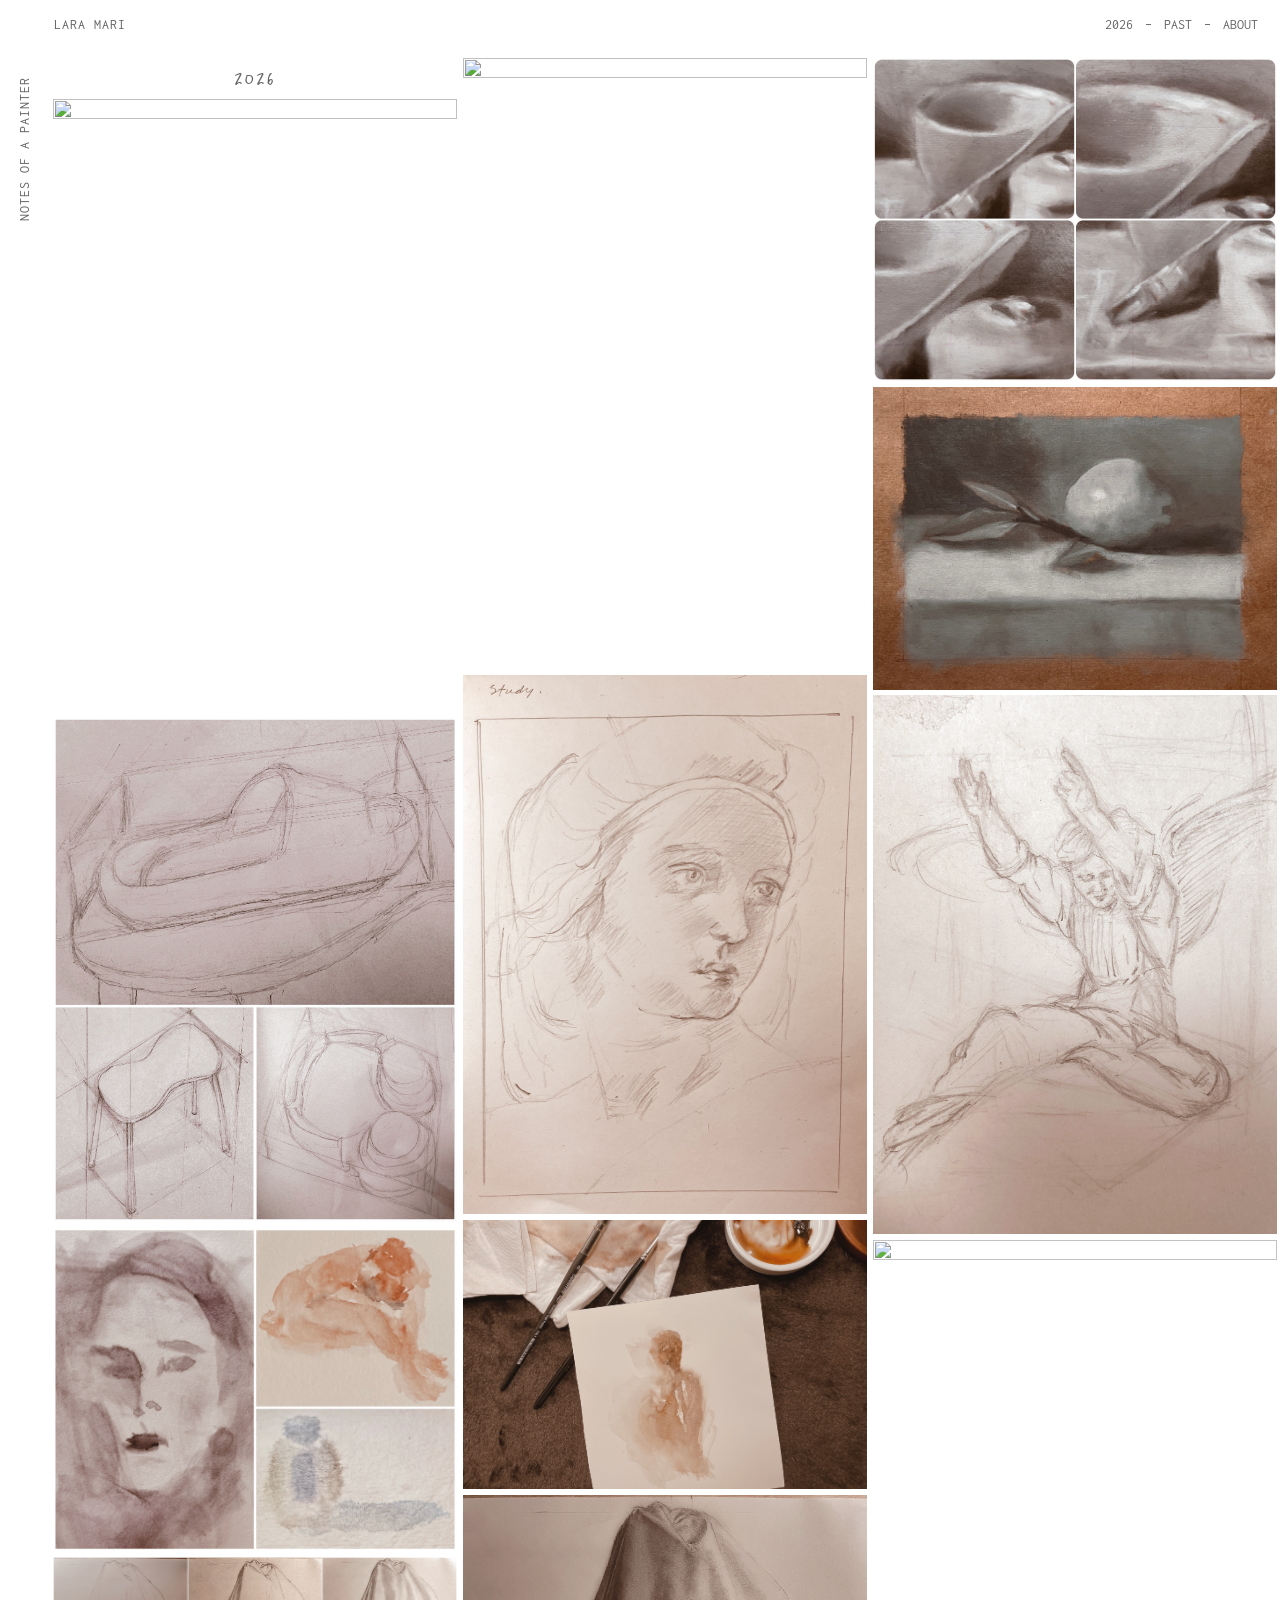
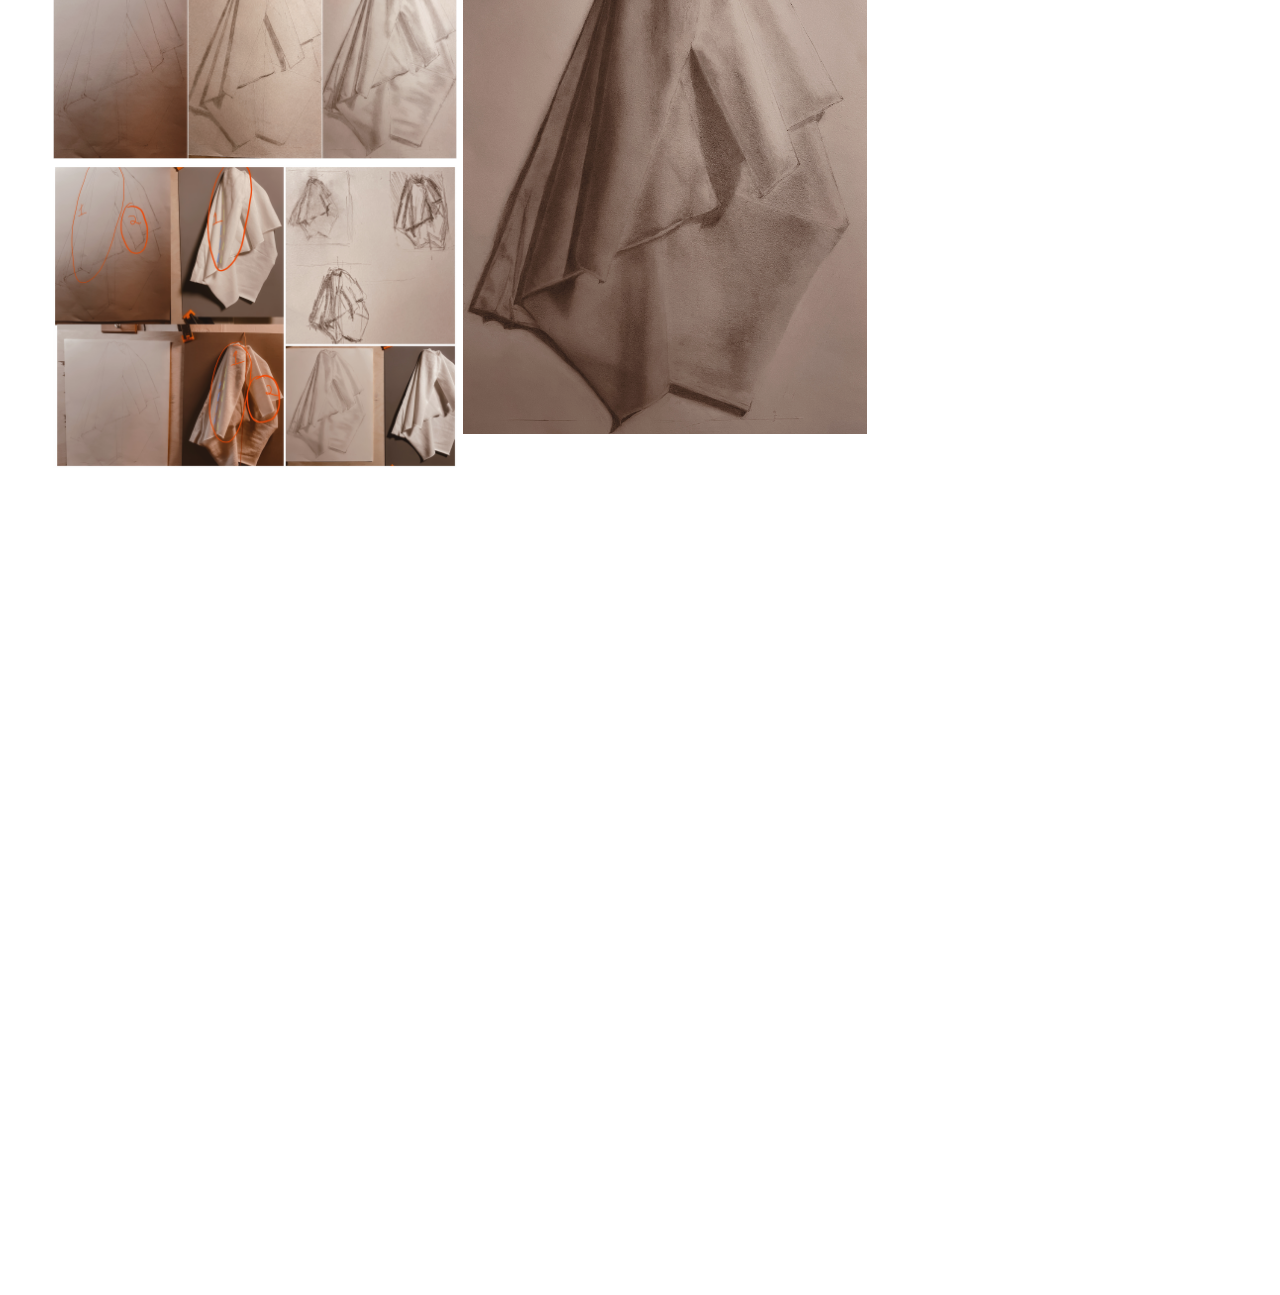
==== commit 9cfae4cb: "Add files via upload" ====
--- a/2026.html
+++ b/2026.html
@@ -1,443 +1,443 @@
-
-<!DOCTYPE HTML>
-<html class="no-js" lang="en-US" prefix="og: http://ogp.me/ns#">
-<head>
-	<meta charset="UTF-8" />
-	<meta http-equiv="X-UA-Compatible" content="IE=edge">
-	<meta name="viewport" content="width=device-width, user-scalable=no, initial-scale=1">
-    <link rel="shortcut icon" href="img/logos/favicon.ico" /> 
-    <link rel="apple-touch-icon" type="image/png" href="img/logos/favicon-114x114.png" /> 
-    <script>(function(){document.documentElement.className='js'})();</script>	
-<title>Lara Mari | 2026</title>
-<meta name="robots" content="noodp"/>
-    <meta name="keywords" content="painter, studio, portfolio, journal, gallery, moodboard, artist, art">  
-<meta name="author" content="Lara Mari">
- <link rel="image_src" type="image/jpeg" href="#"  / >
-<link rel='stylesheet' id='screen-css'  href='css/style.css' type='text/css' media='screen' />
-<link rel='stylesheet' id='screen-less-css'  href='css/style-a964c7b21e.css' type='text/css' media='screen' />
-<link href="https://fonts.googleapis.com/css?family=Inconsolata" rel="stylesheet">
-<link href="https://fonts.googleapis.com/css?family=Reenie+Beanie" rel="stylesheet">    
-<script type='text/javascript' src='js/jquery.js'></script>
-<script type='text/javascript' src='js/chosen.jquery.min.js'></script>
-<script type='text/javascript' src='js/icheck.min.js'></script>
-<script type='text/javascript' src='js/site.js'></script>
-      <script>try{Typekit.load({ async: true });}catch(e){}</script>
-<style>      
-.image img{padding: 3px 3px 3px 3px;}     
-p {padding: 5px 3px 0em 3px}
-article h2 {padding: 3px 3px 0 3px;}
-  /* article {padding-top: .25em; padding-bottom: .25em;} */
-</style>    
-     <script language="JavaScript">  
-<!-- Disable  
-function disableselect(e){  
-return false  
-}  
-function reEnable(){  
-return true  
-}  
-//if IE4+  
-document.onselectstart=new Function ("return false")  
-document.oncontextmenu=new Function ("return false")  
-//if NS6  
-if (window.sidebar){  
-document.onmousedown=disableselect  
-document.onclick=reEnable  
-}  
-//-->  
-</script>
-</head>
-      
-<body class="archive post-type-archive post-type-archive-commercial">
-		<div class="viewport-detector"></div>
-	<div id="page" class="site hfeed">
-<header id="masthead" class="site-header" role="banner">
-    <div class="header-content">
-<nav class="primary-navigation" role="navigation">
-<div class="primary-navigation-inner">
-    <div class="primary-menu-container">
-    <ul id="menu-primary" class="primary-menu">       
-        <li class="menu-item menu-item-type-custom menu-item-object-custom current-menu-item"><a href="#" onClick="return false;" style="text-transform:uppercase; letter-spacing:1px;">Notes of a Painter</a></li>
-</ul>
-    </div>
-    </div>
-    </nav><!-- .primary-navigation -->       
-</div>
-</header>
-
-<nav class="top-navigation">
-    <a href="/" class="site-name">Lara Mari</a>
-
-    <div class="top-links">
-        
-        <a href="2026.html">2026</a>
-        <span>–</span>
-        <a href="past.html">PAST</a>
-        <span>–</span>
-        <a href="about.html">ABOUT</a>
-       
-    </div>
-</nav>
-        
-
-        
-<main id="main" class="site-main" role="main">
-<div id="content" class="main-content">
-<div id="primary" class="content-area">
-    
-    
-<header class="entry-header" >
-	<h2 class="entry-title" style="font-size:20px; color:white; text-transform:uppercase;padding: 15px 0 0 5px; margin-bottom:0pxs ">Fragments</h2>							
-    </header>
-    
-    <!-- .entry-header -->    	    
-<!-- masonry -->   
-<div class="article-container">       
-
-
-<!--START OF POSTS -->
-    
-<!-- Page Title -->     
-    <article class="status-publish has-post-thumbnail hentry" >	
-        <a href="#" onClick="return false;">     
-       <center> <p style="font-family: 'Reenie Beanie', cursive; font-size:2em; ">2026</p></center>
-        </a>
-</article>
-<!-- post 2026 Aug 9a--> 
-<article class="status-publish has-post-thumbnail hentry">
-        <a href="#" onClick="return false;">
-            <div class="load image">
-            <img width="600" height="909" src="img/20260809-a.jpeg" class="attachment-hue-portfolio-overview size-hue-portfolio-overview wp-post-image"  sizes="(max-width: 600px) 100vw, 600px" />
-                    </div> 
-                       </a>	    
-</article>
-
-<!-- post 2026 Aug 9b--> 
-<article class="status-publish has-post-thumbnail hentry">
-        <a href="#" onClick="return false;">
-            <div class="load image">
-            <img width="600" height="909" src="img/20260809-b.jpeg" class="attachment-hue-portfolio-overview size-hue-portfolio-overview wp-post-image"  sizes="(max-width: 600px) 100vw, 600px" />
-                    </div> 
-                       </a>	    
-</article>
-
-<!-- post 2026 Aug 2--> 
-<article class="status-publish has-post-thumbnail hentry">
-        <a href="#" onClick="return false;">
-            <div class="load image">
-            <img width="600" height="909" src="img/20260802.jpeg" class="attachment-hue-portfolio-overview size-hue-portfolio-overview wp-post-image"  sizes="(max-width: 600px) 100vw, 600px" />
-                    </div> 
-                       </a>	    
-</article>
-
-<!-- post 2026 July 31--> 
-<article class="status-publish has-post-thumbnail hentry">
-        <a href="#" onClick="return false;">
-            <div class="load image">
-            <img width="600" height="909" src="img/20260731.jpeg" class="attachment-hue-portfolio-overview size-hue-portfolio-overview wp-post-image"  sizes="(max-width: 600px) 100vw, 600px" />
-                    </div> 
-                       </a>	    
-</article>
-
-<!-- post 2026 July 29--> 
-<article class="status-publish has-post-thumbnail hentry">
-        <a href="#" onClick="return false;">
-            <div class="load image">
-            <img width="600" height="909" src="img/20260729.jpeg" class="attachment-hue-portfolio-overview size-hue-portfolio-overview wp-post-image"  sizes="(max-width: 600px) 100vw, 600px" />
-                    </div> 
-                       </a>	    
-</article>
-
-<!-- post 2026 July 28--> 
-<article class="status-publish has-post-thumbnail hentry">
-        <a href="#" onClick="return false;">
-            <div class="load image">
-            <img width="600" height="909" src="img/20260728.jpeg" class="attachment-hue-portfolio-overview size-hue-portfolio-overview wp-post-image"  sizes="(max-width: 600px) 100vw, 600px" />
-                    </div> 
-                       </a>	    
-</article>
-
-<!-- post 2026 July 27-28--> 
-<article class="status-publish has-post-thumbnail hentry">
-        <a href="#" onClick="return false;">
-            <div class="load image">
-            <img width="600" height="909" src="img/20260727-28.jpeg" class="attachment-hue-portfolio-overview size-hue-portfolio-overview wp-post-image"  sizes="(max-width: 600px) 100vw, 600px" />
-                    </div> 
-                       </a>	    
-</article>
-<!-- post 2026 July 8--> 
-<article class="status-publish has-post-thumbnail hentry">
-        <a href="#" onClick="return false;">
-            <div class="load image">
-            <img width="600" height="909" src="img/20260708.jpeg" class="attachment-hue-portfolio-overview size-hue-portfolio-overview wp-post-image"  sizes="(max-width: 600px) 100vw, 600px" />
-                    </div> 
-                       </a>	    
-</article>
-<!-- post 2026 July 4-10--> 
-<article class="status-publish has-post-thumbnail hentry">
-        <a href="#" onClick="return false;">
-            <div class="load image">
-            <img width="600" height="909" src="img/20260704-10.jpeg" class="attachment-hue-portfolio-overview size-hue-portfolio-overview wp-post-image"  sizes="(max-width: 600px) 100vw, 600px" />
-                    </div> 
-                       </a>	    
-</article>
- 
-<!-- post 2026 June 1--> 
-<article class="status-publish has-post-thumbnail hentry">
-        <a href="#" onClick="return false;">
-            <div class="load image">
-            <img width="600" height="909" src="img/20260601.gif" class="attachment-hue-portfolio-overview size-hue-portfolio-overview wp-post-image"  sizes="(max-width: 600px) 100vw, 600px" />
-                    </div> 
-                       </a>	    
-</article>
-<!-- post 2026 May 31--> 
-<article class="status-publish has-post-thumbnail hentry">
-        <a href="#" onClick="return false;">
-            <div class="load image">
-            <img width="600" height="909" src="img/20260531.jpeg" class="attachment-hue-portfolio-overview size-hue-portfolio-overview wp-post-image"  sizes="(max-width: 600px) 100vw, 600px" />
-                    </div> 
-                       </a>	    
-</article>
-<!-- post 2026 May 06--> 
-<article class="status-publish has-post-thumbnail hentry">
-        <a href="#" onClick="return false;">
-            <div class="load image">
-            <img width="600" height="909" src="img/20260506.jpeg" class="attachment-hue-portfolio-overview size-hue-portfolio-overview wp-post-image"  sizes="(max-width: 600px) 100vw, 600px" />
-                    </div> 
-                       </a>	    
-</article>
-<!-- post 2026 Apr 30--> 
-<article class="status-publish has-post-thumbnail hentry">
-        <a href="#" onClick="return false;">
-            <div class="load image">
-            <img width="600" height="909" src="img/20260430.jpeg" class="attachment-hue-portfolio-overview size-hue-portfolio-overview wp-post-image"  sizes="(max-width: 600px) 100vw, 600px" />
-                    </div> 
-                       </a>	    
-</article>
-<!-- post 2026 Apr 19--> 
-<article class="status-publish has-post-thumbnail hentry">
-        <a href="#" onClick="return false;">
-            <div class="load image">
-            <img width="600" height="909" src="img/20260419.jpeg" class="attachment-hue-portfolio-overview size-hue-portfolio-overview wp-post-image"  sizes="(max-width: 600px) 100vw, 600px" />
-                    </div> 
-                       </a>	    
-</article>
-<!-- post 2026 Apr 10--> 
-<article class="status-publish has-post-thumbnail hentry">
-        <a href="#" onClick="return false;">
-            <div class="load image">
-            <img width="600" height="909" src="img/20260410.jpeg" class="attachment-hue-portfolio-overview size-hue-portfolio-overview wp-post-image"  sizes="(max-width: 600px) 100vw, 600px" />
-                    </div> 
-                       </a>	    
-</article>
-<!-- post 2026 Mar 31--> 
-<article class="status-publish has-post-thumbnail hentry">
-        <a href="#" onClick="return false;">
-            <div class="load image">
-            <img width="600" height="909" src="img/20260331.jpeg" class="attachment-hue-portfolio-overview size-hue-portfolio-overview wp-post-image"  sizes="(max-width: 600px) 100vw, 600px" />
-                    </div> 
-                       </a>	    
-</article>
-<!-- post 2026 Mar 28--> 
-<article class="status-publish has-post-thumbnail hentry">
-        <a href="#" onClick="return false;">
-            <div class="load image">
-            <img width="600" height="909" src="img/20260328.jpeg" class="attachment-hue-portfolio-overview size-hue-portfolio-overview wp-post-image"  sizes="(max-width: 600px) 100vw, 600px" />
-                    </div> 
-                       </a>	    
-</article>
-<!-- post 2026 Mar 15--> 
-<article class="status-publish has-post-thumbnail hentry">
-        <a href="#" onClick="return false;">
-            <div class="load image">
-            <img width="600" height="909" src="img/20260315.jpeg" class="attachment-hue-portfolio-overview size-hue-portfolio-overview wp-post-image" sizes="(max-width: 600px) 100vw, 600px" />
-                    </div> 
-                       </a>	    
-</article>
-<!-- post 2026 Feb 1--> 
-<article class="status-publish has-post-thumbnail hentry">
-        <a href="#" onClick="return false;">
-            <div class="load image">
-            <img width="600" height="909" src="img/20260201.jpeg" class="attachment-hue-portfolio-overview size-hue-portfolio-overview wp-post-image"  style="border-radius: 50px;" sizes="(max-width: 600px) 100vw, 600px" />
-                    </div> 
-                       </a>	    
-</article>
-<!-- post 2026 Jan 4--> 
-<article class="status-publish has-post-thumbnail hentry">
-        <a href="#" onClick="return false;">
-            <div class="load image">
-            <img width="600" height="909" src="img/20260104.jpeg" class="attachment-hue-portfolio-overview size-hue-portfolio-overview wp-post-image"  style="border-radius: 25px;" sizes="(max-width: 600px) 100vw, 600px" />
-                    </div> 
-                       </a>	    
-</article>
-
-                        <br>
-
-        <!-- end of posts -->
-                	</div>
-	</div><!-- .content-area -->
-			</div> <!-- #content -->
-		</main><!-- .site-main -->
-	</div> <!-- #page -->
-	<!--<footer class="site-footer">
-		<div class="footer-content">
-					</div>
-</footer>-->
-		<script type='text/javascript' src='js/masonry.min.js'></script>
-<script type='text/javascript' src='js/jquery.masonry.min.js'></script>
-    <script type="text/javascript" src="js/load.js"></script>   
- 
-  <div id="sb-modal" style="display: none;">
-  <span id="sb-close">&times;</span>
-  <img id="sb-img" src="" alt="Enlarged view">
-</div>
-
-<style>
-  #sb-modal {
-    position: fixed !important;
-    top: 0 !important;
-    bottom: 0 !important;
-    left: 0 !important;
-    right: 0 !important;
-    width: 100% !important;
-    height: 100% !important;
-    height: 100dvh !important; /* Dynamically adjusts to mobile address/search bars */
-    background-color: #000000 !important;
-    z-index: 99999999 !important;
-    margin: 0 !important;
-    padding: 0 !important;
-    
-    /* Pure Flexbox centering relative to actual visible screen area */
-    display: none; 
-    align-items: center !important;
-    justify-content: center !important;
-    
-    -webkit-user-select: none;
-    user-select: none;
-    -webkit-tap-highlight-color: transparent;
-  }
-
-  #sb-img {
-    position: relative !important;
-    max-width: 85vw !important;
-    max-height: 85dvh !important; /* Respects visible mobile height */
-    max-height: 85vh !important;  /* Fallback for older browsers */
-    width: auto !important;
-    height: auto !important;
-    object-fit: contain !important;
-    
-    margin: auto !important;
-    padding: 0 !important;
-    border: none !important;
-    display: block !important;
-    
-    border-radius: 4px;
-    box-shadow: 0 4px 20px rgba(0, 0, 0, 0.8);
-    -webkit-touch-callout: none;
-    -webkit-user-select: none;
-    user-select: none;
-  }
-
-  #sb-close {
-    position: absolute !important;
-    top: 20px !important;
-    right: 25px !important;
-    color: #ffffff !important;
-    font-size: 38px !important;
-    font-weight: bold !important;
-    cursor: pointer !important;
-    z-index: 100000000 !important;
-    line-height: 1 !important;
-    font-family: sans-serif !important;
-  }
-</style>
-
-<script>
-(function() {
-  var modal = document.getElementById('sb-modal');
-  var modalImg = document.getElementById('sb-img');
-
-  var touchStartX = 0;
-  var touchStartY = 0;
-  var isSwipingOrScrolling = false;
-  var isClosingCooldown = false;
-
-  function openBox(src) {
-    if (!src || isClosingCooldown) return;
-    modalImg.src = src;
-    modal.style.display = 'flex';
-  }
-
-  function closeBox(e) {
-    if (e) {
-      e.preventDefault();
-      e.stopPropagation();
-    }
-    modal.style.display = 'none';
-    modalImg.src = '';
-
-    isClosingCooldown = true;
-    setTimeout(function() {
-      isClosingCooldown = false;
-    }, 300);
-  }
-
-  window.addEventListener('touchstart', function(e) {
-    if (e.touches && e.touches.length > 0) {
-      touchStartX = e.touches[0].clientX;
-      touchStartY = e.touches[0].clientY;
-      isSwipingOrScrolling = false;
-    }
-  }, { capture: true, passive: true });
-
-  window.addEventListener('touchmove', function(e) {
-    if (e.touches && e.touches.length > 0) {
-      var moveX = Math.abs(e.touches[0].clientX - touchStartX);
-      var moveY = Math.abs(e.touches[0].clientY - touchStartY);
-
-      if (moveX > 10 || moveY > 10) {
-        isSwipingOrScrolling = true;
-      }
-    }
-  }, { capture: true, passive: true });
-
-  function handleImageTap(e) {
-    if (isSwipingOrScrolling || isClosingCooldown) return;
-
-    var target = e.target;
-    if (target.closest('#sb-modal')) return;
-
-    if (target && target.tagName !== 'IMG') {
-      target = target.querySelector('img');
-    }
-
-    if (target && target.tagName === 'IMG' && target.id !== 'sb-img') {
-      var parent = target.parentElement;
-      while (parent) {
-        if (parent.classList && parent.classList.contains('article-container')) {
-          e.preventDefault();
-          e.stopPropagation();
-          if (e.stopImmediatePropagation) e.stopImmediatePropagation();
-          openBox(target.src);
-          return false;
-        }
-        parent = parent.parentElement;
-      }
-    }
-  }
-
-  window.addEventListener('touchend', handleImageTap, true);
-  window.addEventListener('click', handleImageTap, true);
-
-  modal.addEventListener('click', closeBox, false);
-  modal.addEventListener('touchend', closeBox, false);
-
-  modal.addEventListener('contextmenu', function(e) {
-    e.preventDefault();
-    return false;
-  });
-})();
-</script>
-    
-	</body>
+
+<!DOCTYPE HTML>
+<html class="no-js" lang="en-US" prefix="og: http://ogp.me/ns#">
+<head>
+	<meta charset="UTF-8" />
+	<meta http-equiv="X-UA-Compatible" content="IE=edge">
+	<meta name="viewport" content="width=device-width, user-scalable=no, initial-scale=1">
+    <link rel="shortcut icon" href="img/logos/favicon.ico" /> 
+    <link rel="apple-touch-icon" type="image/png" href="img/logos/favicon-114x114.png" /> 
+    <script>(function(){document.documentElement.className='js'})();</script>	
+<title>Lara Mari | 2026</title>
+<meta name="robots" content="noodp"/>
+    <meta name="keywords" content="painter, studio, portfolio, journal, gallery, moodboard, artist, art">  
+<meta name="author" content="Lara Mari">
+ <link rel="image_src" type="image/jpeg" href="#"  / >
+<link rel='stylesheet' id='screen-css'  href='css/style.css' type='text/css' media='screen' />
+<link rel='stylesheet' id='screen-less-css'  href='css/style-a964c7b21e.css' type='text/css' media='screen' />
+<link href="https://fonts.googleapis.com/css?family=Inconsolata" rel="stylesheet">
+<link href="https://fonts.googleapis.com/css?family=Reenie+Beanie" rel="stylesheet">    
+<script type='text/javascript' src='js/jquery.js'></script>
+<script type='text/javascript' src='js/chosen.jquery.min.js'></script>
+<script type='text/javascript' src='js/icheck.min.js'></script>
+<script type='text/javascript' src='js/site.js'></script>
+      <script>try{Typekit.load({ async: true });}catch(e){}</script>
+<style>      
+.image img{padding: 3px 3px 3px 3px;}     
+p {padding: 5px 3px 0em 3px}
+article h2 {padding: 3px 3px 0 3px;}
+  /* article {padding-top: .25em; padding-bottom: .25em;} */
+</style>    
+     <script language="JavaScript">  
+<!-- Disable  
+function disableselect(e){  
+return false  
+}  
+function reEnable(){  
+return true  
+}  
+//if IE4+  
+document.onselectstart=new Function ("return false")  
+document.oncontextmenu=new Function ("return false")  
+//if NS6  
+if (window.sidebar){  
+document.onmousedown=disableselect  
+document.onclick=reEnable  
+}  
+//-->  
+</script>
+</head>
+      
+<body class="archive post-type-archive post-type-archive-commercial">
+		<div class="viewport-detector"></div>
+	<div id="page" class="site hfeed">
+<header id="masthead" class="site-header" role="banner">
+    <div class="header-content">
+<nav class="primary-navigation" role="navigation">
+<div class="primary-navigation-inner">
+    <div class="primary-menu-container">
+    <ul id="menu-primary" class="primary-menu">       
+        <li class="menu-item menu-item-type-custom menu-item-object-custom current-menu-item"><a href="#" onClick="return false;" style="text-transform:uppercase; letter-spacing:1px;">Notes of a Painter</a></li>
+</ul>
+    </div>
+    </div>
+    </nav><!-- .primary-navigation -->       
+</div>
+</header>
+
+<nav class="top-navigation">
+    <a href="/" class="site-name">Lara Mari</a>
+
+    <div class="top-links">
+        
+        <a href="2026.html">2026</a>
+        <span>–</span>
+        <a href="past.html">PAST</a>
+        <span>–</span>
+        <a href="about.html">ABOUT</a>
+       
+    </div>
+</nav>
+        
+
+        
+<main id="main" class="site-main" role="main">
+<div id="content" class="main-content">
+<div id="primary" class="content-area">
+    
+    
+<header class="entry-header" >
+	<h2 class="entry-title" style="font-size:20px; color:white; text-transform:uppercase;padding: 15px 0 0 5px; margin-bottom:0pxs ">Fragments</h2>							
+    </header>
+    
+    <!-- .entry-header -->    	    
+<!-- masonry -->   
+<div class="article-container">       
+
+
+<!--START OF POSTS -->
+    
+<!-- Page Title -->     
+    <article class="status-publish has-post-thumbnail hentry" >	
+        <a href="#" onClick="return false;">     
+       <center> <p style="font-family: 'Reenie Beanie', cursive; font-size:2em; ">2026</p></center>
+        </a>
+</article>
+<!-- post 2026 Aug 9a--> 
+<article class="status-publish has-post-thumbnail hentry">
+        <a href="#" onClick="return false;">
+            <div class="load image">
+            <img width="600" height="909" src="img/20260809-a.jpeg" class="attachment-hue-portfolio-overview size-hue-portfolio-overview wp-post-image"  sizes="(max-width: 600px) 100vw, 600px" />
+                    </div> 
+                       </a>	    
+</article>
+
+<!-- post 2026 Aug 9b--> 
+<article class="status-publish has-post-thumbnail hentry">
+        <a href="#" onClick="return false;">
+            <div class="load image">
+            <img width="600" height="909" src="img/20260809-b.jpeg" class="attachment-hue-portfolio-overview size-hue-portfolio-overview wp-post-image"  sizes="(max-width: 600px) 100vw, 600px" />
+                    </div> 
+                       </a>	    
+</article>
+
+<!-- post 2026 Aug 2--> 
+<article class="status-publish has-post-thumbnail hentry">
+        <a href="#" onClick="return false;">
+            <div class="load image">
+            <img width="600" height="909" src="img/20260802.jpeg" class="attachment-hue-portfolio-overview size-hue-portfolio-overview wp-post-image"  sizes="(max-width: 600px) 100vw, 600px" />
+                    </div> 
+                       </a>	    
+</article>
+
+<!-- post 2026 July 31--> 
+<article class="status-publish has-post-thumbnail hentry">
+        <a href="#" onClick="return false;">
+            <div class="load image">
+            <img width="600" height="909" src="img/20260731.jpeg" class="attachment-hue-portfolio-overview size-hue-portfolio-overview wp-post-image"  sizes="(max-width: 600px) 100vw, 600px" />
+                    </div> 
+                       </a>	    
+</article>
+
+<!-- post 2026 July 29--> 
+<article class="status-publish has-post-thumbnail hentry">
+        <a href="#" onClick="return false;">
+            <div class="load image">
+            <img width="600" height="909" src="img/20260729.jpeg" class="attachment-hue-portfolio-overview size-hue-portfolio-overview wp-post-image"  sizes="(max-width: 600px) 100vw, 600px" />
+                    </div> 
+                       </a>	    
+</article>
+
+<!-- post 2026 July 28--> 
+<article class="status-publish has-post-thumbnail hentry">
+        <a href="#" onClick="return false;">
+            <div class="load image">
+            <img width="600" height="909" src="img/20260728.jpeg" class="attachment-hue-portfolio-overview size-hue-portfolio-overview wp-post-image"  sizes="(max-width: 600px) 100vw, 600px" />
+                    </div> 
+                       </a>	    
+</article>
+
+<!-- post 2026 July 27-28--> 
+<article class="status-publish has-post-thumbnail hentry">
+        <a href="#" onClick="return false;">
+            <div class="load image">
+            <img width="600" height="909" src="img/20260727-28.jpeg" class="attachment-hue-portfolio-overview size-hue-portfolio-overview wp-post-image"  sizes="(max-width: 600px) 100vw, 600px" />
+                    </div> 
+                       </a>	    
+</article>
+<!-- post 2026 July 8--> 
+<article class="status-publish has-post-thumbnail hentry">
+        <a href="#" onClick="return false;">
+            <div class="load image">
+            <img width="600" height="909" src="img/20260708.jpeg" class="attachment-hue-portfolio-overview size-hue-portfolio-overview wp-post-image"  sizes="(max-width: 600px) 100vw, 600px" />
+                    </div> 
+                       </a>	    
+</article>
+<!-- post 2026 July 4-10--> 
+<article class="status-publish has-post-thumbnail hentry">
+        <a href="#" onClick="return false;">
+            <div class="load image">
+            <img width="600" height="909" src="img/20260704-10.jpeg" class="attachment-hue-portfolio-overview size-hue-portfolio-overview wp-post-image"  sizes="(max-width: 600px) 100vw, 600px" />
+                    </div> 
+                       </a>	    
+</article>
+ 
+<!-- post 2026 June 1--> 
+<article class="status-publish has-post-thumbnail hentry">
+        <a href="#" onClick="return false;">
+            <div class="load image">
+            <img width="600" height="909" src="img/20260601.gif" class="attachment-hue-portfolio-overview size-hue-portfolio-overview wp-post-image"  sizes="(max-width: 600px) 100vw, 600px" />
+                    </div> 
+                       </a>	    
+</article>
+<!-- post 2026 May 31--> 
+<article class="status-publish has-post-thumbnail hentry">
+        <a href="#" onClick="return false;">
+            <div class="load image">
+            <img width="600" height="909" src="img/20260531.jpeg" class="attachment-hue-portfolio-overview size-hue-portfolio-overview wp-post-image"  sizes="(max-width: 600px) 100vw, 600px" />
+                    </div> 
+                       </a>	    
+</article>
+<!-- post 2026 May 06--> 
+<article class="status-publish has-post-thumbnail hentry">
+        <a href="#" onClick="return false;">
+            <div class="load image">
+            <img width="600" height="909" src="img/20260506.jpeg" class="attachment-hue-portfolio-overview size-hue-portfolio-overview wp-post-image"  sizes="(max-width: 600px) 100vw, 600px" />
+                    </div> 
+                       </a>	    
+</article>
+<!-- post 2026 Apr 30--> 
+<article class="status-publish has-post-thumbnail hentry">
+        <a href="#" onClick="return false;">
+            <div class="load image">
+            <img width="600" height="909" src="img/20260430.jpeg" class="attachment-hue-portfolio-overview size-hue-portfolio-overview wp-post-image"  sizes="(max-width: 600px) 100vw, 600px" />
+                    </div> 
+                       </a>	    
+</article>
+<!-- post 2026 Apr 19--> 
+<article class="status-publish has-post-thumbnail hentry">
+        <a href="#" onClick="return false;">
+            <div class="load image">
+            <img width="600" height="909" src="img/20260419.jpeg" class="attachment-hue-portfolio-overview size-hue-portfolio-overview wp-post-image"  sizes="(max-width: 600px) 100vw, 600px" />
+                    </div> 
+                       </a>	    
+</article>
+<!-- post 2026 Apr 10--> 
+<article class="status-publish has-post-thumbnail hentry">
+        <a href="#" onClick="return false;">
+            <div class="load image">
+            <img width="600" height="909" src="img/20260410.jpeg" class="attachment-hue-portfolio-overview size-hue-portfolio-overview wp-post-image"  sizes="(max-width: 600px) 100vw, 600px" />
+                    </div> 
+                       </a>	    
+</article>
+<!-- post 2026 Mar 31--> 
+<article class="status-publish has-post-thumbnail hentry">
+        <a href="#" onClick="return false;">
+            <div class="load image">
+            <img width="600" height="909" src="img/20260331.jpeg" class="attachment-hue-portfolio-overview size-hue-portfolio-overview wp-post-image"  sizes="(max-width: 600px) 100vw, 600px" />
+                    </div> 
+                       </a>	    
+</article>
+<!-- post 2026 Mar 28--> 
+<article class="status-publish has-post-thumbnail hentry">
+        <a href="#" onClick="return false;">
+            <div class="load image">
+            <img width="600" height="909" src="img/20260328.jpeg" class="attachment-hue-portfolio-overview size-hue-portfolio-overview wp-post-image"  sizes="(max-width: 600px) 100vw, 600px" />
+                    </div> 
+                       </a>	    
+</article>
+<!-- post 2026 Mar 15--> 
+<article class="status-publish has-post-thumbnail hentry">
+        <a href="#" onClick="return false;">
+            <div class="load image">
+            <img width="600" height="909" src="img/20260315.jpeg" class="attachment-hue-portfolio-overview size-hue-portfolio-overview wp-post-image" sizes="(max-width: 600px) 100vw, 600px" />
+                    </div> 
+                       </a>	    
+</article>
+<!-- post 2026 Feb 1--> 
+<article class="status-publish has-post-thumbnail hentry">
+        <a href="#" onClick="return false;">
+            <div class="load image">
+            <img width="600" height="909" src="img/20260201.jpeg" class="attachment-hue-portfolio-overview size-hue-portfolio-overview wp-post-image"  style="border-radius: 50px;" sizes="(max-width: 600px) 100vw, 600px" />
+                    </div> 
+                       </a>	    
+</article>
+<!-- post 2026 Jan 4--> 
+<article class="status-publish has-post-thumbnail hentry">
+        <a href="#" onClick="return false;">
+            <div class="load image">
+            <img width="600" height="909" src="img/20260104.jpeg" class="attachment-hue-portfolio-overview size-hue-portfolio-overview wp-post-image"  style="border-radius: 25px;" sizes="(max-width: 600px) 100vw, 600px" />
+                    </div> 
+                       </a>	    
+</article>
+
+                        <br>
+
+        <!-- end of posts -->
+                	</div>
+	</div><!-- .content-area -->
+			</div> <!-- #content -->
+		</main><!-- .site-main -->
+	</div> <!-- #page -->
+	<!--<footer class="site-footer">
+		<div class="footer-content">
+					</div>
+</footer>-->
+		<script type='text/javascript' src='js/masonry.min.js'></script>
+<script type='text/javascript' src='js/jquery.masonry.min.js'></script>
+    <script type="text/javascript" src="js/load.js"></script>   
+ 
+  <div id="sb-modal" style="display: none;">
+  <span id="sb-close">&times;</span>
+  <img id="sb-img" src="" alt="Enlarged view">
+</div>
+
+<style>
+  #sb-modal {
+    position: fixed !important;
+    top: 0 !important;
+    bottom: 0 !important;
+    left: 0 !important;
+    right: 0 !important;
+    width: 100% !important;
+    height: 100% !important;
+    height: 100dvh !important; /* Dynamically adjusts to mobile address/search bars */
+    background-color: #000000 !important;
+    z-index: 99999999 !important;
+    margin: 0 !important;
+    padding: 0 !important;
+    
+    /* Pure Flexbox centering relative to actual visible screen area */
+    display: none; 
+    align-items: center !important;
+    justify-content: center !important;
+    
+    -webkit-user-select: none;
+    user-select: none;
+    -webkit-tap-highlight-color: transparent;
+  }
+
+  #sb-img {
+    position: relative !important;
+    max-width: 85vw !important;
+    max-height: 85dvh !important; /* Respects visible mobile height */
+    max-height: 85vh !important;  /* Fallback for older browsers */
+    width: auto !important;
+    height: auto !important;
+    object-fit: contain !important;
+    
+    margin: auto !important;
+    padding: 0 !important;
+    border: none !important;
+    display: block !important;
+    
+    border-radius: 4px;
+    box-shadow: 0 4px 20px rgba(0, 0, 0, 0.8);
+    -webkit-touch-callout: none;
+    -webkit-user-select: none;
+    user-select: none;
+  }
+
+  #sb-close {
+    position: absolute !important;
+    top: 20px !important;
+    right: 25px !important;
+    color: #ffffff !important;
+    font-size: 38px !important;
+    font-weight: bold !important;
+    cursor: pointer !important;
+    z-index: 100000000 !important;
+    line-height: 1 !important;
+    font-family: sans-serif !important;
+  }
+</style>
+
+<script>
+(function() {
+  var modal = document.getElementById('sb-modal');
+  var modalImg = document.getElementById('sb-img');
+
+  var touchStartX = 0;
+  var touchStartY = 0;
+  var isSwipingOrScrolling = false;
+  var isClosingCooldown = false;
+
+  function openBox(src) {
+    if (!src || isClosingCooldown) return;
+    modalImg.src = src;
+    modal.style.display = 'flex';
+  }
+
+  function closeBox(e) {
+    if (e) {
+      e.preventDefault();
+      e.stopPropagation();
+    }
+    modal.style.display = 'none';
+    modalImg.src = '';
+
+    isClosingCooldown = true;
+    setTimeout(function() {
+      isClosingCooldown = false;
+    }, 300);
+  }
+
+  window.addEventListener('touchstart', function(e) {
+    if (e.touches && e.touches.length > 0) {
+      touchStartX = e.touches[0].clientX;
+      touchStartY = e.touches[0].clientY;
+      isSwipingOrScrolling = false;
+    }
+  }, { capture: true, passive: true });
+
+  window.addEventListener('touchmove', function(e) {
+    if (e.touches && e.touches.length > 0) {
+      var moveX = Math.abs(e.touches[0].clientX - touchStartX);
+      var moveY = Math.abs(e.touches[0].clientY - touchStartY);
+
+      if (moveX > 10 || moveY > 10) {
+        isSwipingOrScrolling = true;
+      }
+    }
+  }, { capture: true, passive: true });
+
+  function handleImageTap(e) {
+    if (isSwipingOrScrolling || isClosingCooldown) return;
+
+    var target = e.target;
+    if (target.closest('#sb-modal')) return;
+
+    if (target && target.tagName !== 'IMG') {
+      target = target.querySelector('img');
+    }
+
+    if (target && target.tagName === 'IMG' && target.id !== 'sb-img') {
+      var parent = target.parentElement;
+      while (parent) {
+        if (parent.classList && parent.classList.contains('article-container')) {
+          e.preventDefault();
+          e.stopPropagation();
+          if (e.stopImmediatePropagation) e.stopImmediatePropagation();
+          openBox(target.src);
+          return false;
+        }
+        parent = parent.parentElement;
+      }
+    }
+  }
+
+  window.addEventListener('touchend', handleImageTap, true);
+  window.addEventListener('click', handleImageTap, true);
+
+  modal.addEventListener('click', closeBox, false);
+  modal.addEventListener('touchend', closeBox, false);
+
+  modal.addEventListener('contextmenu', function(e) {
+    e.preventDefault();
+    return false;
+  });
+})();
+</script>
+    
+	</body>
 </html>
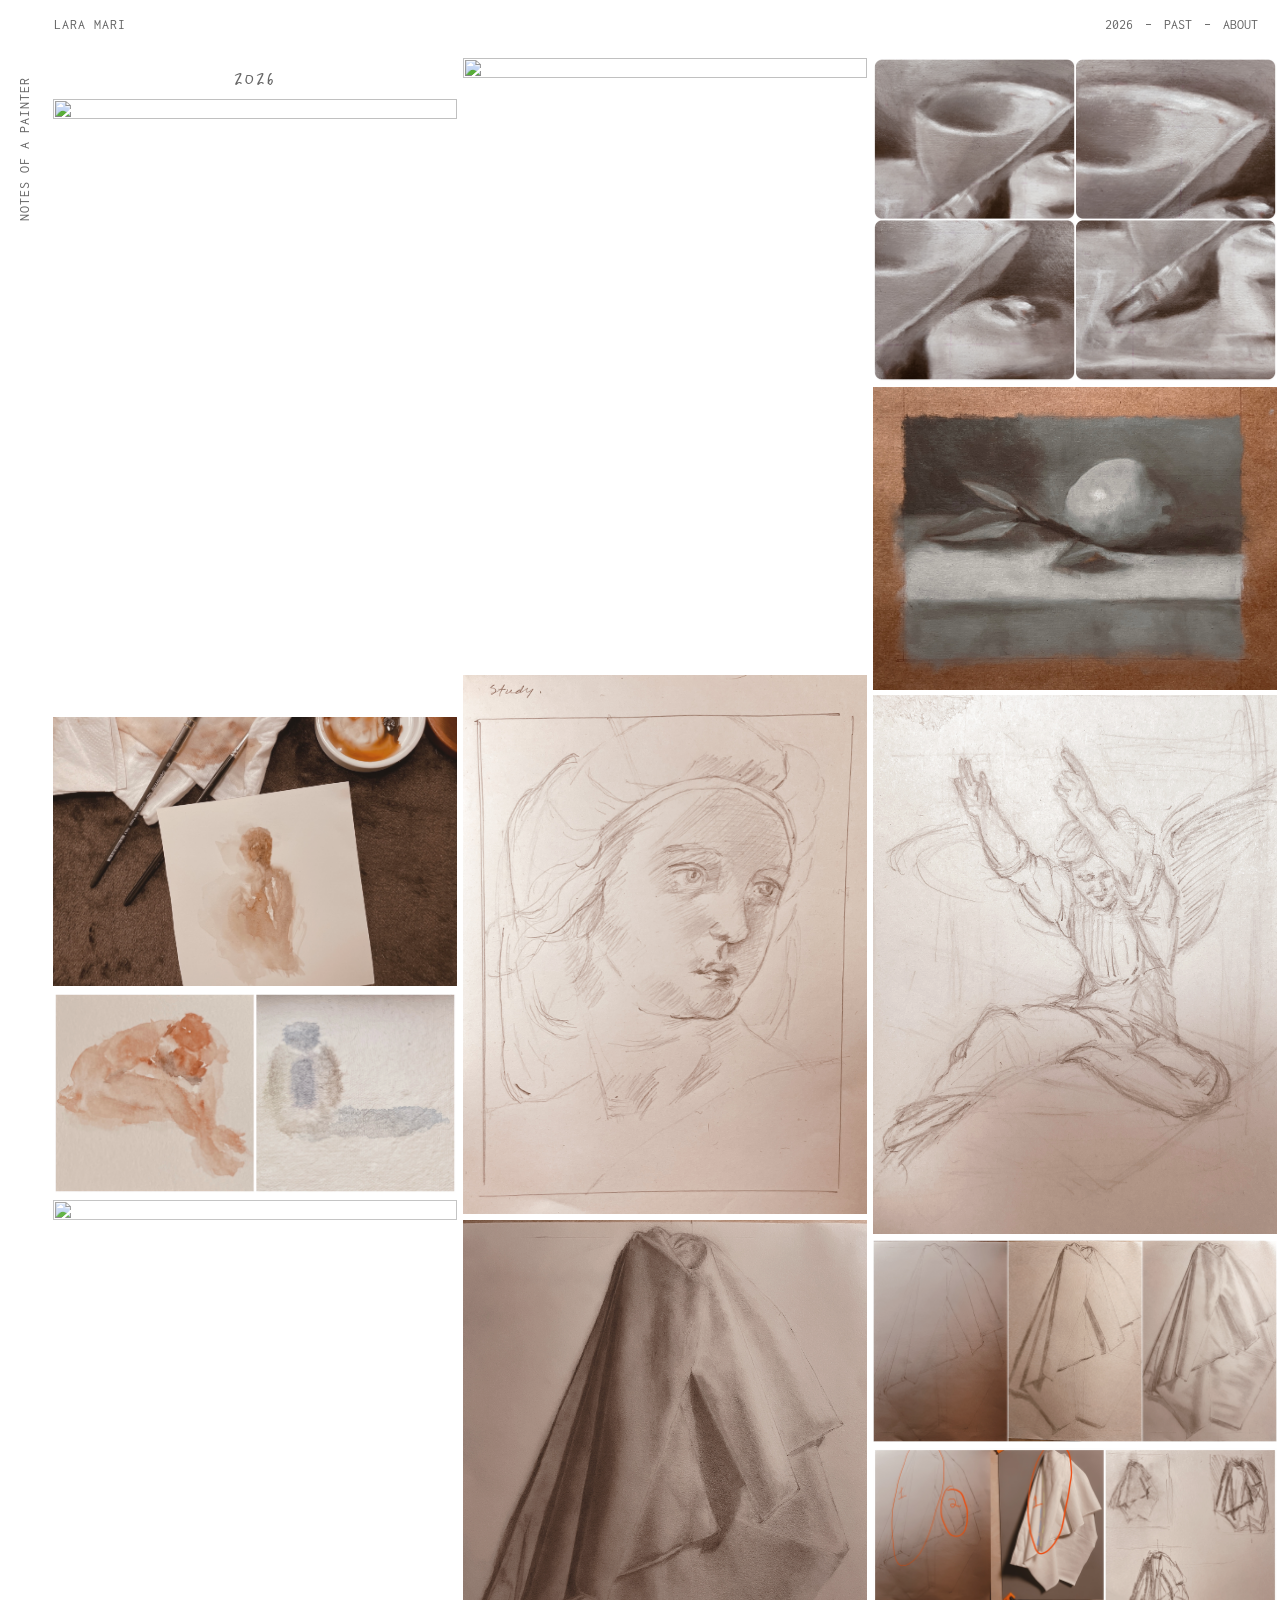
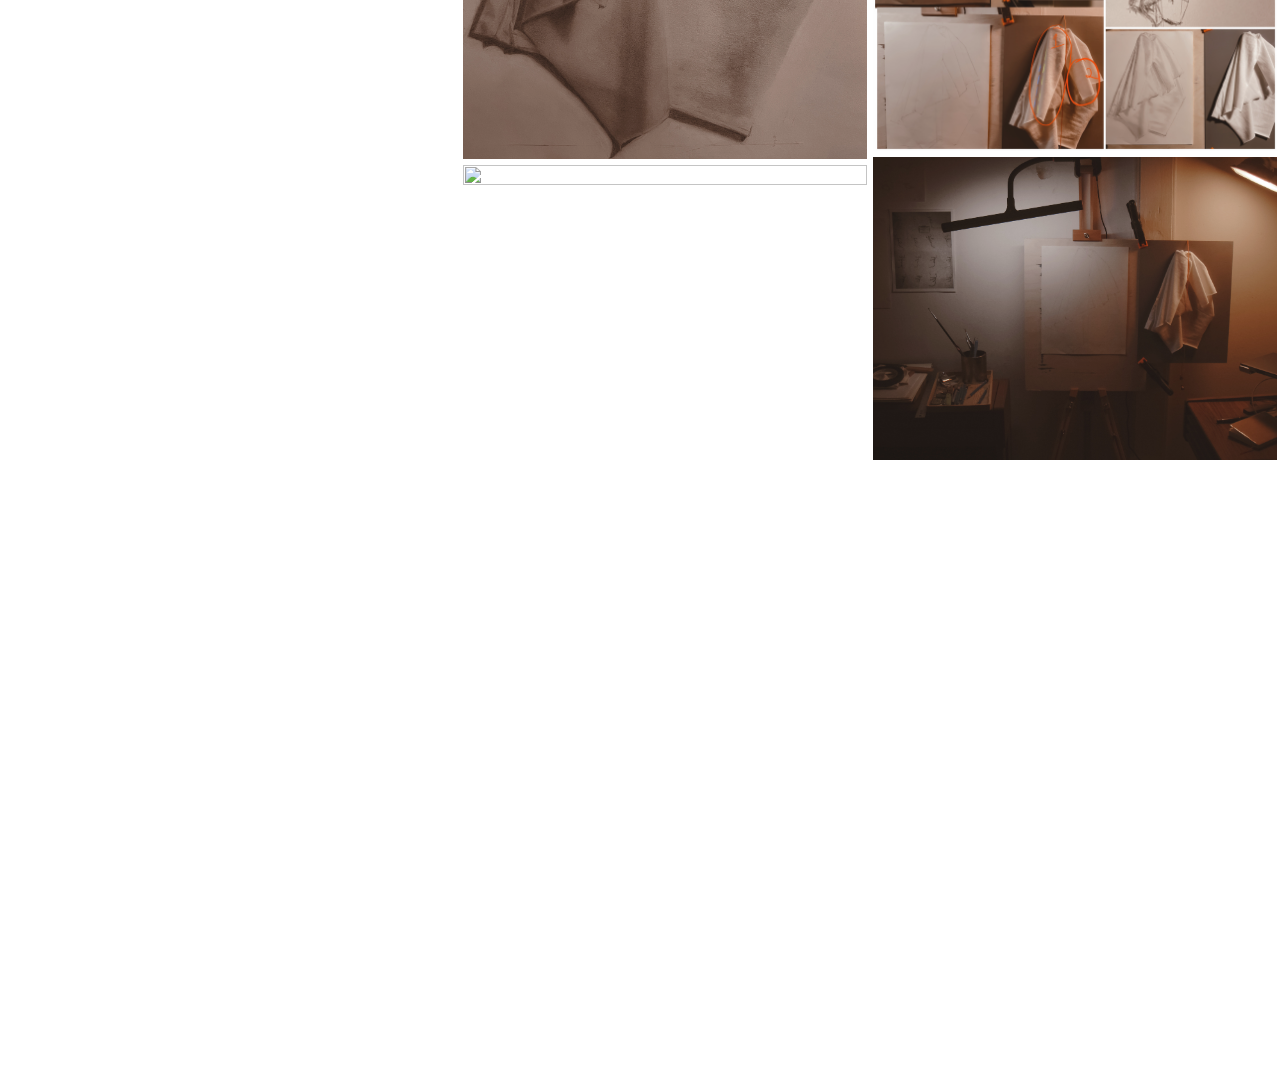
==== commit a2034923: "0809 fix" ====
--- a/2026.html
+++ b/2026.html
@@ -1,443 +1,434 @@
-
-<!DOCTYPE HTML>
-<html class="no-js" lang="en-US" prefix="og: http://ogp.me/ns#">
-<head>
-	<meta charset="UTF-8" />
-	<meta http-equiv="X-UA-Compatible" content="IE=edge">
-	<meta name="viewport" content="width=device-width, user-scalable=no, initial-scale=1">
-    <link rel="shortcut icon" href="img/logos/favicon.ico" /> 
-    <link rel="apple-touch-icon" type="image/png" href="img/logos/favicon-114x114.png" /> 
-    <script>(function(){document.documentElement.className='js'})();</script>	
-<title>Lara Mari | 2026</title>
-<meta name="robots" content="noodp"/>
-    <meta name="keywords" content="painter, studio, portfolio, journal, gallery, moodboard, artist, art">  
-<meta name="author" content="Lara Mari">
- <link rel="image_src" type="image/jpeg" href="#"  / >
-<link rel='stylesheet' id='screen-css'  href='css/style.css' type='text/css' media='screen' />
-<link rel='stylesheet' id='screen-less-css'  href='css/style-a964c7b21e.css' type='text/css' media='screen' />
-<link href="https://fonts.googleapis.com/css?family=Inconsolata" rel="stylesheet">
-<link href="https://fonts.googleapis.com/css?family=Reenie+Beanie" rel="stylesheet">    
-<script type='text/javascript' src='js/jquery.js'></script>
-<script type='text/javascript' src='js/chosen.jquery.min.js'></script>
-<script type='text/javascript' src='js/icheck.min.js'></script>
-<script type='text/javascript' src='js/site.js'></script>
-      <script>try{Typekit.load({ async: true });}catch(e){}</script>
-<style>      
-.image img{padding: 3px 3px 3px 3px;}     
-p {padding: 5px 3px 0em 3px}
-article h2 {padding: 3px 3px 0 3px;}
-  /* article {padding-top: .25em; padding-bottom: .25em;} */
-</style>    
-     <script language="JavaScript">  
-<!-- Disable  
-function disableselect(e){  
-return false  
-}  
-function reEnable(){  
-return true  
-}  
-//if IE4+  
-document.onselectstart=new Function ("return false")  
-document.oncontextmenu=new Function ("return false")  
-//if NS6  
-if (window.sidebar){  
-document.onmousedown=disableselect  
-document.onclick=reEnable  
-}  
-//-->  
-</script>
-</head>
-      
-<body class="archive post-type-archive post-type-archive-commercial">
-		<div class="viewport-detector"></div>
-	<div id="page" class="site hfeed">
-<header id="masthead" class="site-header" role="banner">
-    <div class="header-content">
-<nav class="primary-navigation" role="navigation">
-<div class="primary-navigation-inner">
-    <div class="primary-menu-container">
-    <ul id="menu-primary" class="primary-menu">       
-        <li class="menu-item menu-item-type-custom menu-item-object-custom current-menu-item"><a href="#" onClick="return false;" style="text-transform:uppercase; letter-spacing:1px;">Notes of a Painter</a></li>
-</ul>
-    </div>
-    </div>
-    </nav><!-- .primary-navigation -->       
-</div>
-</header>
-
-<nav class="top-navigation">
-    <a href="/" class="site-name">Lara Mari</a>
-
-    <div class="top-links">
-        
-        <a href="2026.html">2026</a>
-        <span>–</span>
-        <a href="past.html">PAST</a>
-        <span>–</span>
-        <a href="about.html">ABOUT</a>
-       
-    </div>
-</nav>
-        
-
-        
-<main id="main" class="site-main" role="main">
-<div id="content" class="main-content">
-<div id="primary" class="content-area">
-    
-    
-<header class="entry-header" >
-	<h2 class="entry-title" style="font-size:20px; color:white; text-transform:uppercase;padding: 15px 0 0 5px; margin-bottom:0pxs ">Fragments</h2>							
-    </header>
-    
-    <!-- .entry-header -->    	    
-<!-- masonry -->   
-<div class="article-container">       
-
-
-<!--START OF POSTS -->
-    
-<!-- Page Title -->     
-    <article class="status-publish has-post-thumbnail hentry" >	
-        <a href="#" onClick="return false;">     
-       <center> <p style="font-family: 'Reenie Beanie', cursive; font-size:2em; ">2026</p></center>
-        </a>
-</article>
-<!-- post 2026 Aug 9a--> 
-<article class="status-publish has-post-thumbnail hentry">
-        <a href="#" onClick="return false;">
-            <div class="load image">
-            <img width="600" height="909" src="img/20260809-a.jpeg" class="attachment-hue-portfolio-overview size-hue-portfolio-overview wp-post-image"  sizes="(max-width: 600px) 100vw, 600px" />
-                    </div> 
-                       </a>	    
-</article>
-
-<!-- post 2026 Aug 9b--> 
-<article class="status-publish has-post-thumbnail hentry">
-        <a href="#" onClick="return false;">
-            <div class="load image">
-            <img width="600" height="909" src="img/20260809-b.jpeg" class="attachment-hue-portfolio-overview size-hue-portfolio-overview wp-post-image"  sizes="(max-width: 600px) 100vw, 600px" />
-                    </div> 
-                       </a>	    
-</article>
-
-<!-- post 2026 Aug 2--> 
-<article class="status-publish has-post-thumbnail hentry">
-        <a href="#" onClick="return false;">
-            <div class="load image">
-            <img width="600" height="909" src="img/20260802.jpeg" class="attachment-hue-portfolio-overview size-hue-portfolio-overview wp-post-image"  sizes="(max-width: 600px) 100vw, 600px" />
-                    </div> 
-                       </a>	    
-</article>
-
-<!-- post 2026 July 31--> 
-<article class="status-publish has-post-thumbnail hentry">
-        <a href="#" onClick="return false;">
-            <div class="load image">
-            <img width="600" height="909" src="img/20260731.jpeg" class="attachment-hue-portfolio-overview size-hue-portfolio-overview wp-post-image"  sizes="(max-width: 600px) 100vw, 600px" />
-                    </div> 
-                       </a>	    
-</article>
-
-<!-- post 2026 July 29--> 
-<article class="status-publish has-post-thumbnail hentry">
-        <a href="#" onClick="return false;">
-            <div class="load image">
-            <img width="600" height="909" src="img/20260729.jpeg" class="attachment-hue-portfolio-overview size-hue-portfolio-overview wp-post-image"  sizes="(max-width: 600px) 100vw, 600px" />
-                    </div> 
-                       </a>	    
-</article>
-
-<!-- post 2026 July 28--> 
-<article class="status-publish has-post-thumbnail hentry">
-        <a href="#" onClick="return false;">
-            <div class="load image">
-            <img width="600" height="909" src="img/20260728.jpeg" class="attachment-hue-portfolio-overview size-hue-portfolio-overview wp-post-image"  sizes="(max-width: 600px) 100vw, 600px" />
-                    </div> 
-                       </a>	    
-</article>
-
-<!-- post 2026 July 27-28--> 
-<article class="status-publish has-post-thumbnail hentry">
-        <a href="#" onClick="return false;">
-            <div class="load image">
-            <img width="600" height="909" src="img/20260727-28.jpeg" class="attachment-hue-portfolio-overview size-hue-portfolio-overview wp-post-image"  sizes="(max-width: 600px) 100vw, 600px" />
-                    </div> 
-                       </a>	    
-</article>
-<!-- post 2026 July 8--> 
-<article class="status-publish has-post-thumbnail hentry">
-        <a href="#" onClick="return false;">
-            <div class="load image">
-            <img width="600" height="909" src="img/20260708.jpeg" class="attachment-hue-portfolio-overview size-hue-portfolio-overview wp-post-image"  sizes="(max-width: 600px) 100vw, 600px" />
-                    </div> 
-                       </a>	    
-</article>
-<!-- post 2026 July 4-10--> 
-<article class="status-publish has-post-thumbnail hentry">
-        <a href="#" onClick="return false;">
-            <div class="load image">
-            <img width="600" height="909" src="img/20260704-10.jpeg" class="attachment-hue-portfolio-overview size-hue-portfolio-overview wp-post-image"  sizes="(max-width: 600px) 100vw, 600px" />
-                    </div> 
-                       </a>	    
-</article>
- 
-<!-- post 2026 June 1--> 
-<article class="status-publish has-post-thumbnail hentry">
-        <a href="#" onClick="return false;">
-            <div class="load image">
-            <img width="600" height="909" src="img/20260601.gif" class="attachment-hue-portfolio-overview size-hue-portfolio-overview wp-post-image"  sizes="(max-width: 600px) 100vw, 600px" />
-                    </div> 
-                       </a>	    
-</article>
-<!-- post 2026 May 31--> 
-<article class="status-publish has-post-thumbnail hentry">
-        <a href="#" onClick="return false;">
-            <div class="load image">
-            <img width="600" height="909" src="img/20260531.jpeg" class="attachment-hue-portfolio-overview size-hue-portfolio-overview wp-post-image"  sizes="(max-width: 600px) 100vw, 600px" />
-                    </div> 
-                       </a>	    
-</article>
-<!-- post 2026 May 06--> 
-<article class="status-publish has-post-thumbnail hentry">
-        <a href="#" onClick="return false;">
-            <div class="load image">
-            <img width="600" height="909" src="img/20260506.jpeg" class="attachment-hue-portfolio-overview size-hue-portfolio-overview wp-post-image"  sizes="(max-width: 600px) 100vw, 600px" />
-                    </div> 
-                       </a>	    
-</article>
-<!-- post 2026 Apr 30--> 
-<article class="status-publish has-post-thumbnail hentry">
-        <a href="#" onClick="return false;">
-            <div class="load image">
-            <img width="600" height="909" src="img/20260430.jpeg" class="attachment-hue-portfolio-overview size-hue-portfolio-overview wp-post-image"  sizes="(max-width: 600px) 100vw, 600px" />
-                    </div> 
-                       </a>	    
-</article>
-<!-- post 2026 Apr 19--> 
-<article class="status-publish has-post-thumbnail hentry">
-        <a href="#" onClick="return false;">
-            <div class="load image">
-            <img width="600" height="909" src="img/20260419.jpeg" class="attachment-hue-portfolio-overview size-hue-portfolio-overview wp-post-image"  sizes="(max-width: 600px) 100vw, 600px" />
-                    </div> 
-                       </a>	    
-</article>
-<!-- post 2026 Apr 10--> 
-<article class="status-publish has-post-thumbnail hentry">
-        <a href="#" onClick="return false;">
-            <div class="load image">
-            <img width="600" height="909" src="img/20260410.jpeg" class="attachment-hue-portfolio-overview size-hue-portfolio-overview wp-post-image"  sizes="(max-width: 600px) 100vw, 600px" />
-                    </div> 
-                       </a>	    
-</article>
-<!-- post 2026 Mar 31--> 
-<article class="status-publish has-post-thumbnail hentry">
-        <a href="#" onClick="return false;">
-            <div class="load image">
-            <img width="600" height="909" src="img/20260331.jpeg" class="attachment-hue-portfolio-overview size-hue-portfolio-overview wp-post-image"  sizes="(max-width: 600px) 100vw, 600px" />
-                    </div> 
-                       </a>	    
-</article>
-<!-- post 2026 Mar 28--> 
-<article class="status-publish has-post-thumbnail hentry">
-        <a href="#" onClick="return false;">
-            <div class="load image">
-            <img width="600" height="909" src="img/20260328.jpeg" class="attachment-hue-portfolio-overview size-hue-portfolio-overview wp-post-image"  sizes="(max-width: 600px) 100vw, 600px" />
-                    </div> 
-                       </a>	    
-</article>
-<!-- post 2026 Mar 15--> 
-<article class="status-publish has-post-thumbnail hentry">
-        <a href="#" onClick="return false;">
-            <div class="load image">
-            <img width="600" height="909" src="img/20260315.jpeg" class="attachment-hue-portfolio-overview size-hue-portfolio-overview wp-post-image" sizes="(max-width: 600px) 100vw, 600px" />
-                    </div> 
-                       </a>	    
-</article>
-<!-- post 2026 Feb 1--> 
-<article class="status-publish has-post-thumbnail hentry">
-        <a href="#" onClick="return false;">
-            <div class="load image">
-            <img width="600" height="909" src="img/20260201.jpeg" class="attachment-hue-portfolio-overview size-hue-portfolio-overview wp-post-image"  style="border-radius: 50px;" sizes="(max-width: 600px) 100vw, 600px" />
-                    </div> 
-                       </a>	    
-</article>
-<!-- post 2026 Jan 4--> 
-<article class="status-publish has-post-thumbnail hentry">
-        <a href="#" onClick="return false;">
-            <div class="load image">
-            <img width="600" height="909" src="img/20260104.jpeg" class="attachment-hue-portfolio-overview size-hue-portfolio-overview wp-post-image"  style="border-radius: 25px;" sizes="(max-width: 600px) 100vw, 600px" />
-                    </div> 
-                       </a>	    
-</article>
-
-                        <br>
-
-        <!-- end of posts -->
-                	</div>
-	</div><!-- .content-area -->
-			</div> <!-- #content -->
-		</main><!-- .site-main -->
-	</div> <!-- #page -->
-	<!--<footer class="site-footer">
-		<div class="footer-content">
-					</div>
-</footer>-->
-		<script type='text/javascript' src='js/masonry.min.js'></script>
-<script type='text/javascript' src='js/jquery.masonry.min.js'></script>
-    <script type="text/javascript" src="js/load.js"></script>   
- 
-  <div id="sb-modal" style="display: none;">
-  <span id="sb-close">&times;</span>
-  <img id="sb-img" src="" alt="Enlarged view">
-</div>
-
-<style>
-  #sb-modal {
-    position: fixed !important;
-    top: 0 !important;
-    bottom: 0 !important;
-    left: 0 !important;
-    right: 0 !important;
-    width: 100% !important;
-    height: 100% !important;
-    height: 100dvh !important; /* Dynamically adjusts to mobile address/search bars */
-    background-color: #000000 !important;
-    z-index: 99999999 !important;
-    margin: 0 !important;
-    padding: 0 !important;
-    
-    /* Pure Flexbox centering relative to actual visible screen area */
-    display: none; 
-    align-items: center !important;
-    justify-content: center !important;
-    
-    -webkit-user-select: none;
-    user-select: none;
-    -webkit-tap-highlight-color: transparent;
-  }
-
-  #sb-img {
-    position: relative !important;
-    max-width: 85vw !important;
-    max-height: 85dvh !important; /* Respects visible mobile height */
-    max-height: 85vh !important;  /* Fallback for older browsers */
-    width: auto !important;
-    height: auto !important;
-    object-fit: contain !important;
-    
-    margin: auto !important;
-    padding: 0 !important;
-    border: none !important;
-    display: block !important;
-    
-    border-radius: 4px;
-    box-shadow: 0 4px 20px rgba(0, 0, 0, 0.8);
-    -webkit-touch-callout: none;
-    -webkit-user-select: none;
-    user-select: none;
-  }
-
-  #sb-close {
-    position: absolute !important;
-    top: 20px !important;
-    right: 25px !important;
-    color: #ffffff !important;
-    font-size: 38px !important;
-    font-weight: bold !important;
-    cursor: pointer !important;
-    z-index: 100000000 !important;
-    line-height: 1 !important;
-    font-family: sans-serif !important;
-  }
-</style>
-
-<script>
-(function() {
-  var modal = document.getElementById('sb-modal');
-  var modalImg = document.getElementById('sb-img');
-
-  var touchStartX = 0;
-  var touchStartY = 0;
-  var isSwipingOrScrolling = false;
-  var isClosingCooldown = false;
-
-  function openBox(src) {
-    if (!src || isClosingCooldown) return;
-    modalImg.src = src;
-    modal.style.display = 'flex';
-  }
-
-  function closeBox(e) {
-    if (e) {
-      e.preventDefault();
-      e.stopPropagation();
-    }
-    modal.style.display = 'none';
-    modalImg.src = '';
-
-    isClosingCooldown = true;
-    setTimeout(function() {
-      isClosingCooldown = false;
-    }, 300);
-  }
-
-  window.addEventListener('touchstart', function(e) {
-    if (e.touches && e.touches.length > 0) {
-      touchStartX = e.touches[0].clientX;
-      touchStartY = e.touches[0].clientY;
-      isSwipingOrScrolling = false;
-    }
-  }, { capture: true, passive: true });
-
-  window.addEventListener('touchmove', function(e) {
-    if (e.touches && e.touches.length > 0) {
-      var moveX = Math.abs(e.touches[0].clientX - touchStartX);
-      var moveY = Math.abs(e.touches[0].clientY - touchStartY);
-
-      if (moveX > 10 || moveY > 10) {
-        isSwipingOrScrolling = true;
-      }
-    }
-  }, { capture: true, passive: true });
-
-  function handleImageTap(e) {
-    if (isSwipingOrScrolling || isClosingCooldown) return;
-
-    var target = e.target;
-    if (target.closest('#sb-modal')) return;
-
-    if (target && target.tagName !== 'IMG') {
-      target = target.querySelector('img');
-    }
-
-    if (target && target.tagName === 'IMG' && target.id !== 'sb-img') {
-      var parent = target.parentElement;
-      while (parent) {
-        if (parent.classList && parent.classList.contains('article-container')) {
-          e.preventDefault();
-          e.stopPropagation();
-          if (e.stopImmediatePropagation) e.stopImmediatePropagation();
-          openBox(target.src);
-          return false;
-        }
-        parent = parent.parentElement;
-      }
-    }
-  }
-
-  window.addEventListener('touchend', handleImageTap, true);
-  window.addEventListener('click', handleImageTap, true);
-
-  modal.addEventListener('click', closeBox, false);
-  modal.addEventListener('touchend', closeBox, false);
-
-  modal.addEventListener('contextmenu', function(e) {
-    e.preventDefault();
-    return false;
-  });
-})();
-</script>
-    
-	</body>
+
+<!DOCTYPE HTML>
+<html class="no-js" lang="en-US" prefix="og: http://ogp.me/ns#">
+<head>
+	<meta charset="UTF-8" />
+	<meta http-equiv="X-UA-Compatible" content="IE=edge">
+	<meta name="viewport" content="width=device-width, user-scalable=no, initial-scale=1">
+    <link rel="shortcut icon" href="img/logos/favicon.ico" /> 
+    <link rel="apple-touch-icon" type="image/png" href="img/logos/favicon-114x114.png" /> 
+    <script>(function(){document.documentElement.className='js'})();</script>	
+<title>Lara Mari | 2026</title>
+<meta name="robots" content="noodp"/>
+    <meta name="keywords" content="painter, studio, portfolio, journal, gallery, moodboard, artist, art">  
+<meta name="author" content="Lara Mari">
+ <link rel="image_src" type="image/jpeg" href="#"  / >
+<link rel='stylesheet' id='screen-css'  href='css/style.css' type='text/css' media='screen' />
+<link rel='stylesheet' id='screen-less-css'  href='css/style-a964c7b21e.css' type='text/css' media='screen' />
+<link href="https://fonts.googleapis.com/css?family=Inconsolata" rel="stylesheet">
+<link href="https://fonts.googleapis.com/css?family=Reenie+Beanie" rel="stylesheet">    
+<script type='text/javascript' src='js/jquery.js'></script>
+<script type='text/javascript' src='js/chosen.jquery.min.js'></script>
+<script type='text/javascript' src='js/icheck.min.js'></script>
+<script type='text/javascript' src='js/site.js'></script>
+      <script>try{Typekit.load({ async: true });}catch(e){}</script>
+<style>      
+.image img{padding: 3px 3px 3px 3px;}     
+p {padding: 5px 3px 0em 3px}
+article h2 {padding: 3px 3px 0 3px;}
+  /* article {padding-top: .25em; padding-bottom: .25em;} */
+</style>    
+     <script language="JavaScript">  
+<!-- Disable  
+function disableselect(e){  
+return false  
+}  
+function reEnable(){  
+return true  
+}  
+//if IE4+  
+document.onselectstart=new Function ("return false")  
+document.oncontextmenu=new Function ("return false")  
+//if NS6  
+if (window.sidebar){  
+document.onmousedown=disableselect  
+document.onclick=reEnable  
+}  
+//-->  
+</script>
+</head>
+      
+<body class="archive post-type-archive post-type-archive-commercial">
+		<div class="viewport-detector"></div>
+	<div id="page" class="site hfeed">
+<header id="masthead" class="site-header" role="banner">
+    <div class="header-content">
+<nav class="primary-navigation" role="navigation">
+<div class="primary-navigation-inner">
+    <div class="primary-menu-container">
+    <ul id="menu-primary" class="primary-menu">       
+        <li class="menu-item menu-item-type-custom menu-item-object-custom current-menu-item"><a href="#" onClick="return false;" style="text-transform:uppercase; letter-spacing:1px;">Notes of a Painter</a></li>
+</ul>
+    </div>
+    </div>
+    </nav><!-- .primary-navigation -->       
+</div>
+</header>
+
+<nav class="top-navigation">
+    <a href="/" class="site-name">Lara Mari</a>
+
+    <div class="top-links">
+        
+        <a href="2026.html">2026</a>
+        <span>–</span>
+        <a href="past.html">PAST</a>
+        <span>–</span>
+        <a href="about.html">ABOUT</a>
+       
+    </div>
+</nav>
+        
+
+        
+<main id="main" class="site-main" role="main">
+<div id="content" class="main-content">
+<div id="primary" class="content-area">
+    
+    
+<header class="entry-header" >
+	<h2 class="entry-title" style="font-size:20px; color:white; text-transform:uppercase;padding: 15px 0 0 5px; margin-bottom:0pxs ">Fragments</h2>							
+    </header>
+    
+    <!-- .entry-header -->    	    
+<!-- masonry -->   
+<div class="article-container">       
+
+
+<!--START OF POSTS -->
+    
+<!-- Page Title -->     
+    <article class="status-publish has-post-thumbnail hentry" >	
+        <a href="#" onClick="return false;">     
+       <center> <p style="font-family: 'Reenie Beanie', cursive; font-size:2em; ">2026</p></center>
+        </a>
+</article>
+<!-- post 2026 Aug 9a--> 
+<article class="status-publish has-post-thumbnail hentry">
+        <a href="#" onClick="return false;">
+            <div class="load image">
+            <img width="600" height="909" src="img/20260809-a.jpeg" class="attachment-hue-portfolio-overview size-hue-portfolio-overview wp-post-image"  sizes="(max-width: 600px) 100vw, 600px" />
+                    </div> 
+                       </a>	    
+</article>
+
+<!-- post 2026 Aug 9b--> 
+<article class="status-publish has-post-thumbnail hentry">
+        <a href="#" onClick="return false;">
+            <div class="load image">
+            <img width="600" height="909" src="img/20260809-b.jpeg" class="attachment-hue-portfolio-overview size-hue-portfolio-overview wp-post-image"  sizes="(max-width: 600px) 100vw, 600px" />
+                    </div> 
+                       </a>	    
+</article>
+
+<!-- post 2026 Aug 2--> 
+<article class="status-publish has-post-thumbnail hentry">
+        <a href="#" onClick="return false;">
+            <div class="load image">
+            <img width="600" height="909" src="img/20260802.jpeg" class="attachment-hue-portfolio-overview size-hue-portfolio-overview wp-post-image"  sizes="(max-width: 600px) 100vw, 600px" />
+                    </div> 
+                       </a>	    
+</article>
+
+<!-- post 2026 July 31--> 
+<article class="status-publish has-post-thumbnail hentry">
+        <a href="#" onClick="return false;">
+            <div class="load image">
+            <img width="600" height="909" src="img/20260731.jpeg" class="attachment-hue-portfolio-overview size-hue-portfolio-overview wp-post-image"  sizes="(max-width: 600px) 100vw, 600px" />
+                    </div> 
+                       </a>	    
+</article>
+
+<!-- post 2026 July 29--> 
+<article class="status-publish has-post-thumbnail hentry">
+        <a href="#" onClick="return false;">
+            <div class="load image">
+            <img width="600" height="909" src="img/20260729.jpeg" class="attachment-hue-portfolio-overview size-hue-portfolio-overview wp-post-image"  sizes="(max-width: 600px) 100vw, 600px" />
+                    </div> 
+                       </a>	    
+</article>
+
+<!-- post 2026 July 28--> 
+<article class="status-publish has-post-thumbnail hentry">
+        <a href="#" onClick="return false;">
+            <div class="load image">
+            <img width="600" height="909" src="img/20260728.jpeg" class="attachment-hue-portfolio-overview size-hue-portfolio-overview wp-post-image"  sizes="(max-width: 600px) 100vw, 600px" />
+                    </div> 
+                       </a>	    
+</article>
+<!-- post 2026 July 8--> 
+<article class="status-publish has-post-thumbnail hentry">
+        <a href="#" onClick="return false;">
+            <div class="load image">
+            <img width="600" height="909" src="img/20260708.jpeg" class="attachment-hue-portfolio-overview size-hue-portfolio-overview wp-post-image"  sizes="(max-width: 600px) 100vw, 600px" />
+                    </div> 
+                       </a>	    
+</article>
+<!-- post 2026 July 7-10--> 
+<article class="status-publish has-post-thumbnail hentry">
+        <a href="#" onClick="return false;">
+            <div class="load image">
+            <img width="600" height="909" src="img/20260707-10.jpeg" class="attachment-hue-portfolio-overview size-hue-portfolio-overview wp-post-image"  sizes="(max-width: 600px) 100vw, 600px" />
+                    </div> 
+                       </a>	    
+</article>
+ 
+<!-- post 2026 June 1--> 
+<article class="status-publish has-post-thumbnail hentry">
+        <a href="#" onClick="return false;">
+            <div class="load image">
+            <img width="600" height="909" src="img/20260601.gif" class="attachment-hue-portfolio-overview size-hue-portfolio-overview wp-post-image"  sizes="(max-width: 600px) 100vw, 600px" />
+                    </div> 
+                       </a>	    
+</article>
+<!-- post 2026 May 31--> 
+<article class="status-publish has-post-thumbnail hentry">
+        <a href="#" onClick="return false;">
+            <div class="load image">
+            <img width="600" height="909" src="img/20260531.jpeg" class="attachment-hue-portfolio-overview size-hue-portfolio-overview wp-post-image"  sizes="(max-width: 600px) 100vw, 600px" />
+                    </div> 
+                       </a>	    
+</article>
+<!-- post 2026 May 06--> 
+<article class="status-publish has-post-thumbnail hentry">
+        <a href="#" onClick="return false;">
+            <div class="load image">
+            <img width="600" height="909" src="img/20260506.jpeg" class="attachment-hue-portfolio-overview size-hue-portfolio-overview wp-post-image"  sizes="(max-width: 600px) 100vw, 600px" />
+                    </div> 
+                       </a>	    
+</article>
+<!-- post 2026 Apr 30--> 
+<article class="status-publish has-post-thumbnail hentry">
+        <a href="#" onClick="return false;">
+            <div class="load image">
+            <img width="600" height="909" src="img/20260430.jpeg" class="attachment-hue-portfolio-overview size-hue-portfolio-overview wp-post-image"  sizes="(max-width: 600px) 100vw, 600px" />
+                    </div> 
+                       </a>	    
+</article>
+<!-- post 2026 Apr 19--> 
+<article class="status-publish has-post-thumbnail hentry">
+        <a href="#" onClick="return false;">
+            <div class="load image">
+            <img width="600" height="909" src="img/20260419.jpeg" class="attachment-hue-portfolio-overview size-hue-portfolio-overview wp-post-image"  sizes="(max-width: 600px) 100vw, 600px" />
+                    </div> 
+                       </a>	    
+</article>
+<!-- post 2026 Apr 10--> 
+<article class="status-publish has-post-thumbnail hentry">
+        <a href="#" onClick="return false;">
+            <div class="load image">
+            <img width="600" height="909" src="img/20260410.jpeg" class="attachment-hue-portfolio-overview size-hue-portfolio-overview wp-post-image"  sizes="(max-width: 600px) 100vw, 600px" />
+                    </div> 
+                       </a>	    
+</article>
+<!-- post 2026 Mar 31--> 
+<article class="status-publish has-post-thumbnail hentry">
+        <a href="#" onClick="return false;">
+            <div class="load image">
+            <img width="600" height="909" src="img/20260331.jpeg" class="attachment-hue-portfolio-overview size-hue-portfolio-overview wp-post-image"  sizes="(max-width: 600px) 100vw, 600px" />
+                    </div> 
+                       </a>	    
+</article>
+<!-- post 2026 Mar 28--> 
+<article class="status-publish has-post-thumbnail hentry">
+        <a href="#" onClick="return false;">
+            <div class="load image">
+            <img width="600" height="909" src="img/20260328.jpeg" class="attachment-hue-portfolio-overview size-hue-portfolio-overview wp-post-image"  sizes="(max-width: 600px) 100vw, 600px" />
+                    </div> 
+                       </a>	    
+</article>
+<!-- post 2026 Mar 15--> 
+<article class="status-publish has-post-thumbnail hentry">
+        <a href="#" onClick="return false;">
+            <div class="load image">
+            <img width="600" height="909" src="img/20260315.jpeg" class="attachment-hue-portfolio-overview size-hue-portfolio-overview wp-post-image" sizes="(max-width: 600px) 100vw, 600px" />
+                    </div> 
+                       </a>	    
+</article>
+<!-- post 2026 Feb 1--> 
+<article class="status-publish has-post-thumbnail hentry">
+        <a href="#" onClick="return false;">
+            <div class="load image">
+            <img width="600" height="909" src="img/20260201.jpeg" class="attachment-hue-portfolio-overview size-hue-portfolio-overview wp-post-image"  style="border-radius: 50px;" sizes="(max-width: 600px) 100vw, 600px" />
+                    </div> 
+                       </a>	    
+</article>
+<!-- post 2026 Jan 4--> 
+<article class="status-publish has-post-thumbnail hentry">
+        <a href="#" onClick="return false;">
+            <div class="load image">
+            <img width="600" height="909" src="img/20260104.jpeg" class="attachment-hue-portfolio-overview size-hue-portfolio-overview wp-post-image"  style="border-radius: 25px;" sizes="(max-width: 600px) 100vw, 600px" />
+                    </div> 
+                       </a>	    
+</article>
+
+                        <br>
+
+        <!-- end of posts -->
+                	</div>
+	</div><!-- .content-area -->
+			</div> <!-- #content -->
+		</main><!-- .site-main -->
+	</div> <!-- #page -->
+	<!--<footer class="site-footer">
+		<div class="footer-content">
+					</div>
+</footer>-->
+		<script type='text/javascript' src='js/masonry.min.js'></script>
+<script type='text/javascript' src='js/jquery.masonry.min.js'></script>
+    <script type="text/javascript" src="js/load.js"></script>   
+ 
+  <div id="sb-modal" style="display: none;">
+  <span id="sb-close">&times;</span>
+  <img id="sb-img" src="" alt="Enlarged view">
+</div>
+
+<style>
+  #sb-modal {
+    position: fixed !important;
+    top: 0 !important;
+    bottom: 0 !important;
+    left: 0 !important;
+    right: 0 !important;
+    width: 100% !important;
+    height: 100% !important;
+    height: 100dvh !important; /* Dynamically adjusts to mobile address/search bars */
+    background-color: #000000 !important;
+    z-index: 99999999 !important;
+    margin: 0 !important;
+    padding: 0 !important;
+    
+    /* Pure Flexbox centering relative to actual visible screen area */
+    display: none; 
+    align-items: center !important;
+    justify-content: center !important;
+    
+    -webkit-user-select: none;
+    user-select: none;
+    -webkit-tap-highlight-color: transparent;
+  }
+
+  #sb-img {
+    position: relative !important;
+    max-width: 85vw !important;
+    max-height: 85dvh !important; /* Respects visible mobile height */
+    max-height: 85vh !important;  /* Fallback for older browsers */
+    width: auto !important;
+    height: auto !important;
+    object-fit: contain !important;
+    
+    margin: auto !important;
+    padding: 0 !important;
+    border: none !important;
+    display: block !important;
+    
+    border-radius: 4px;
+    box-shadow: 0 4px 20px rgba(0, 0, 0, 0.8);
+    -webkit-touch-callout: none;
+    -webkit-user-select: none;
+    user-select: none;
+  }
+
+  #sb-close {
+    position: absolute !important;
+    top: 20px !important;
+    right: 25px !important;
+    color: #ffffff !important;
+    font-size: 38px !important;
+    font-weight: bold !important;
+    cursor: pointer !important;
+    z-index: 100000000 !important;
+    line-height: 1 !important;
+    font-family: sans-serif !important;
+  }
+</style>
+
+<script>
+(function() {
+  var modal = document.getElementById('sb-modal');
+  var modalImg = document.getElementById('sb-img');
+
+  var touchStartX = 0;
+  var touchStartY = 0;
+  var isSwipingOrScrolling = false;
+  var isClosingCooldown = false;
+
+  function openBox(src) {
+    if (!src || isClosingCooldown) return;
+    modalImg.src = src;
+    modal.style.display = 'flex';
+  }
+
+  function closeBox(e) {
+    if (e) {
+      e.preventDefault();
+      e.stopPropagation();
+    }
+    modal.style.display = 'none';
+    modalImg.src = '';
+
+    isClosingCooldown = true;
+    setTimeout(function() {
+      isClosingCooldown = false;
+    }, 300);
+  }
+
+  window.addEventListener('touchstart', function(e) {
+    if (e.touches && e.touches.length > 0) {
+      touchStartX = e.touches[0].clientX;
+      touchStartY = e.touches[0].clientY;
+      isSwipingOrScrolling = false;
+    }
+  }, { capture: true, passive: true });
+
+  window.addEventListener('touchmove', function(e) {
+    if (e.touches && e.touches.length > 0) {
+      var moveX = Math.abs(e.touches[0].clientX - touchStartX);
+      var moveY = Math.abs(e.touches[0].clientY - touchStartY);
+
+      if (moveX > 10 || moveY > 10) {
+        isSwipingOrScrolling = true;
+      }
+    }
+  }, { capture: true, passive: true });
+
+  function handleImageTap(e) {
+    if (isSwipingOrScrolling || isClosingCooldown) return;
+
+    var target = e.target;
+    if (target.closest('#sb-modal')) return;
+
+    if (target && target.tagName !== 'IMG') {
+      target = target.querySelector('img');
+    }
+
+    if (target && target.tagName === 'IMG' && target.id !== 'sb-img') {
+      var parent = target.parentElement;
+      while (parent) {
+        if (parent.classList && parent.classList.contains('article-container')) {
+          e.preventDefault();
+          e.stopPropagation();
+          if (e.stopImmediatePropagation) e.stopImmediatePropagation();
+          openBox(target.src);
+          return false;
+        }
+        parent = parent.parentElement;
+      }
+    }
+  }
+
+  window.addEventListener('touchend', handleImageTap, true);
+  window.addEventListener('click', handleImageTap, true);
+
+  modal.addEventListener('click', closeBox, false);
+  modal.addEventListener('touchend', closeBox, false);
+
+  modal.addEventListener('contextmenu', function(e) {
+    e.preventDefault();
+    return false;
+  });
+})();
+</script>
+    
+	</body>
 </html>
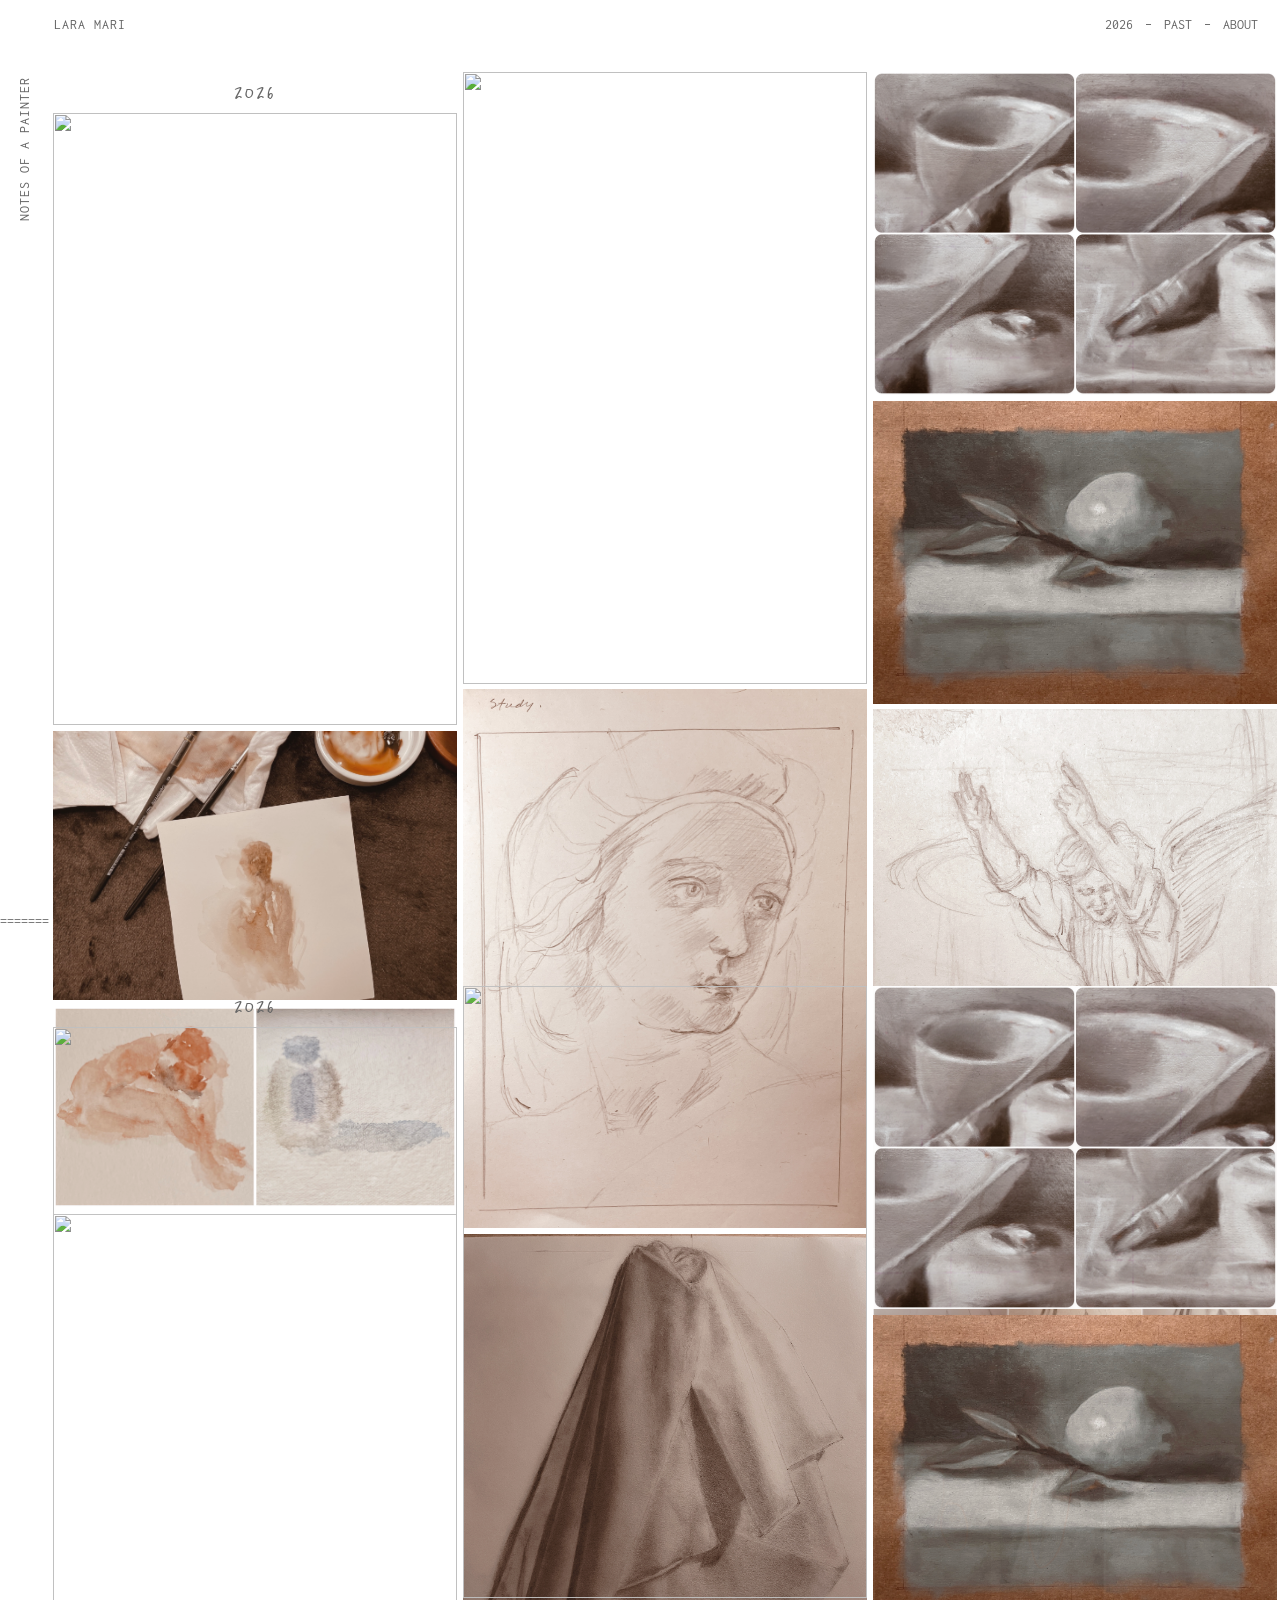
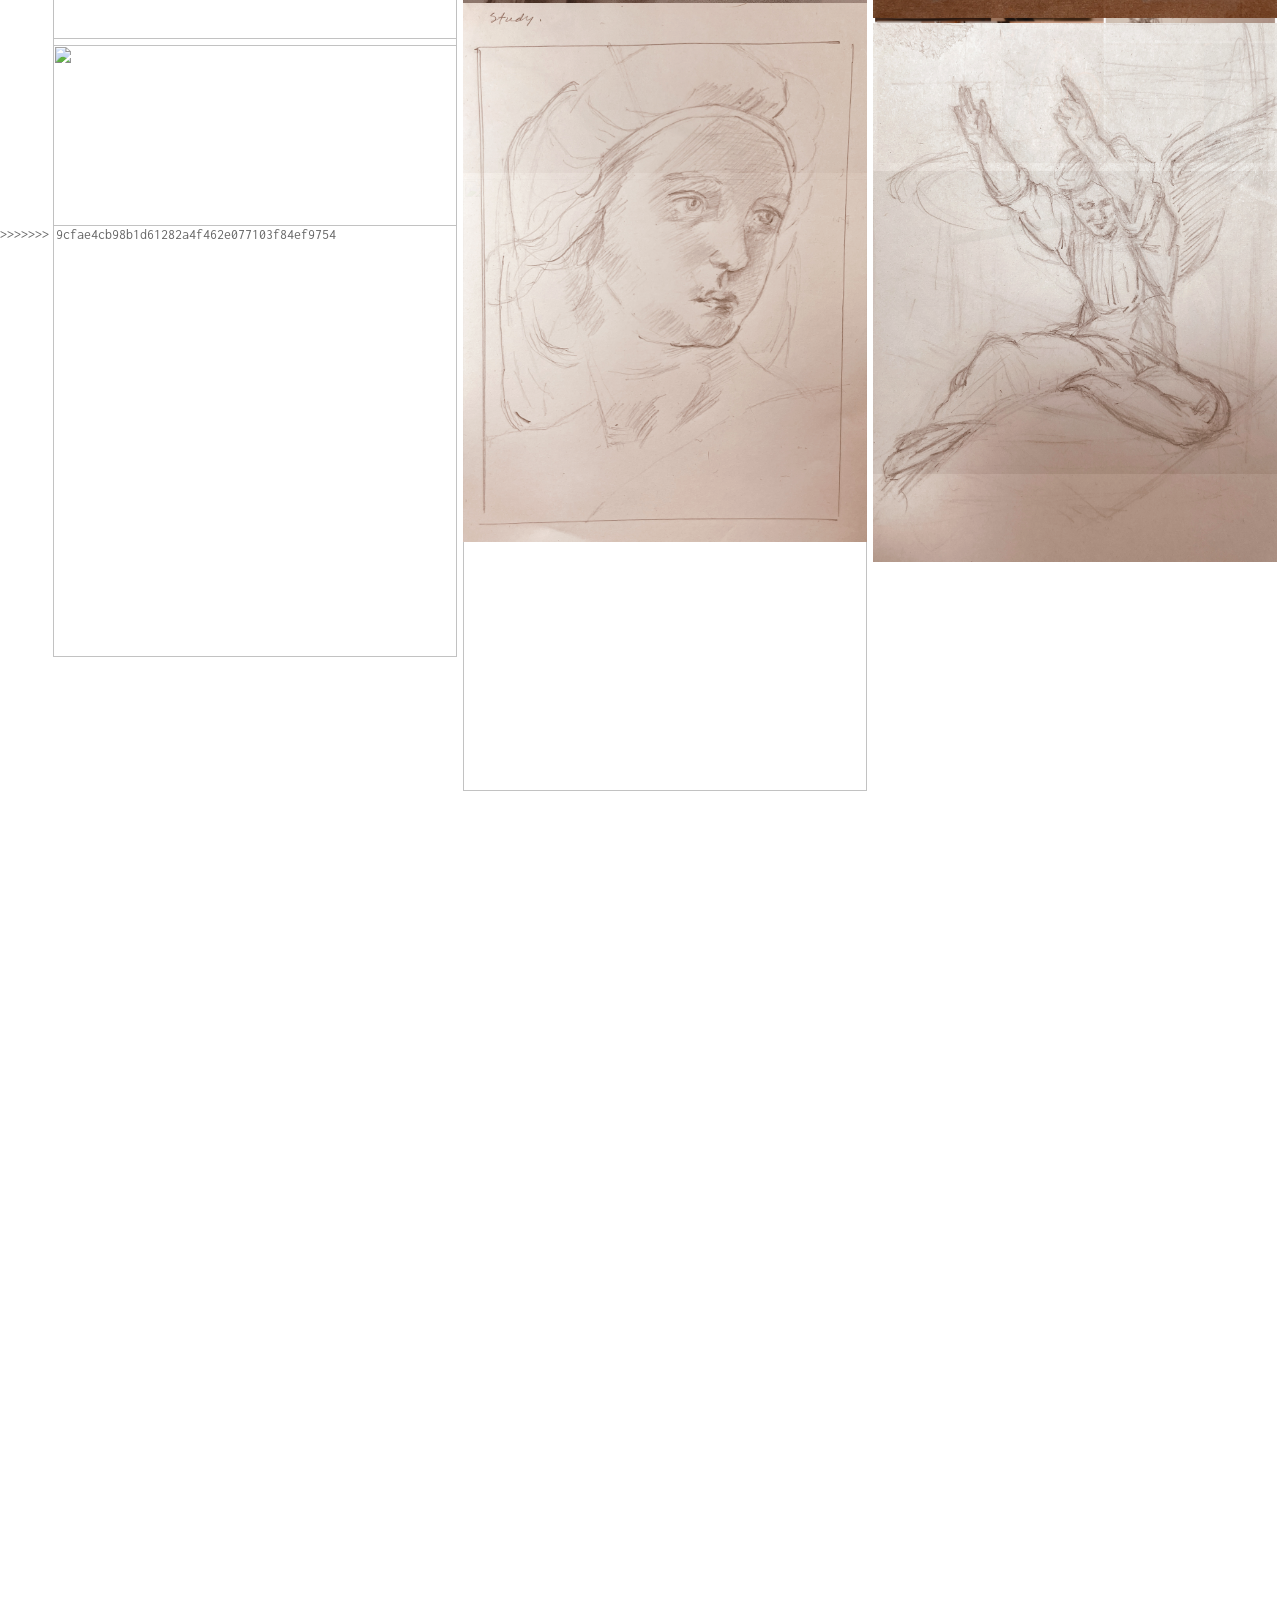
==== commit 0f9dc886: "j" ====
--- a/2026.html
+++ b/2026.html
@@ -1,3 +1,4 @@
+<<<<<<< HEAD
 
 <!DOCTYPE HTML>
 <html class="no-js" lang="en-US" prefix="og: http://ogp.me/ns#">
@@ -431,4 +432,448 @@
 </script>
     
 	</body>
+=======
+
+<!DOCTYPE HTML>
+<html class="no-js" lang="en-US" prefix="og: http://ogp.me/ns#">
+<head>
+	<meta charset="UTF-8" />
+	<meta http-equiv="X-UA-Compatible" content="IE=edge">
+	<meta name="viewport" content="width=device-width, user-scalable=no, initial-scale=1">
+    <link rel="shortcut icon" href="img/logos/favicon.ico" /> 
+    <link rel="apple-touch-icon" type="image/png" href="img/logos/favicon-114x114.png" /> 
+    <script>(function(){document.documentElement.className='js'})();</script>	
+<title>Lara Mari | 2026</title>
+<meta name="robots" content="noodp"/>
+    <meta name="keywords" content="painter, studio, portfolio, journal, gallery, moodboard, artist, art">  
+<meta name="author" content="Lara Mari">
+ <link rel="image_src" type="image/jpeg" href="#"  / >
+<link rel='stylesheet' id='screen-css'  href='css/style.css' type='text/css' media='screen' />
+<link rel='stylesheet' id='screen-less-css'  href='css/style-a964c7b21e.css' type='text/css' media='screen' />
+<link href="https://fonts.googleapis.com/css?family=Inconsolata" rel="stylesheet">
+<link href="https://fonts.googleapis.com/css?family=Reenie+Beanie" rel="stylesheet">    
+<script type='text/javascript' src='js/jquery.js'></script>
+<script type='text/javascript' src='js/chosen.jquery.min.js'></script>
+<script type='text/javascript' src='js/icheck.min.js'></script>
+<script type='text/javascript' src='js/site.js'></script>
+      <script>try{Typekit.load({ async: true });}catch(e){}</script>
+<style>      
+.image img{padding: 3px 3px 3px 3px;}     
+p {padding: 5px 3px 0em 3px}
+article h2 {padding: 3px 3px 0 3px;}
+  /* article {padding-top: .25em; padding-bottom: .25em;} */
+</style>    
+     <script language="JavaScript">  
+<!-- Disable  
+function disableselect(e){  
+return false  
+}  
+function reEnable(){  
+return true  
+}  
+//if IE4+  
+document.onselectstart=new Function ("return false")  
+document.oncontextmenu=new Function ("return false")  
+//if NS6  
+if (window.sidebar){  
+document.onmousedown=disableselect  
+document.onclick=reEnable  
+}  
+//-->  
+</script>
+</head>
+      
+<body class="archive post-type-archive post-type-archive-commercial">
+		<div class="viewport-detector"></div>
+	<div id="page" class="site hfeed">
+<header id="masthead" class="site-header" role="banner">
+    <div class="header-content">
+<nav class="primary-navigation" role="navigation">
+<div class="primary-navigation-inner">
+    <div class="primary-menu-container">
+    <ul id="menu-primary" class="primary-menu">       
+        <li class="menu-item menu-item-type-custom menu-item-object-custom current-menu-item"><a href="#" onClick="return false;" style="text-transform:uppercase; letter-spacing:1px;">Notes of a Painter</a></li>
+</ul>
+    </div>
+    </div>
+    </nav><!-- .primary-navigation -->       
+</div>
+</header>
+
+<nav class="top-navigation">
+    <a href="/" class="site-name">Lara Mari</a>
+
+    <div class="top-links">
+        
+        <a href="2026.html">2026</a>
+        <span>–</span>
+        <a href="past.html">PAST</a>
+        <span>–</span>
+        <a href="about.html">ABOUT</a>
+       
+    </div>
+</nav>
+        
+
+        
+<main id="main" class="site-main" role="main">
+<div id="content" class="main-content">
+<div id="primary" class="content-area">
+    
+    
+<header class="entry-header" >
+	<h2 class="entry-title" style="font-size:20px; color:white; text-transform:uppercase;padding: 15px 0 0 5px; margin-bottom:0pxs ">Fragments</h2>							
+    </header>
+    
+    <!-- .entry-header -->    	    
+<!-- masonry -->   
+<div class="article-container">       
+
+
+<!--START OF POSTS -->
+    
+<!-- Page Title -->     
+    <article class="status-publish has-post-thumbnail hentry" >	
+        <a href="#" onClick="return false;">     
+       <center> <p style="font-family: 'Reenie Beanie', cursive; font-size:2em; ">2026</p></center>
+        </a>
+</article>
+<!-- post 2026 Aug 9a--> 
+<article class="status-publish has-post-thumbnail hentry">
+        <a href="#" onClick="return false;">
+            <div class="load image">
+            <img width="600" height="909" src="img/20260809-a.jpeg" class="attachment-hue-portfolio-overview size-hue-portfolio-overview wp-post-image"  sizes="(max-width: 600px) 100vw, 600px" />
+                    </div> 
+                       </a>	    
+</article>
+
+<!-- post 2026 Aug 9b--> 
+<article class="status-publish has-post-thumbnail hentry">
+        <a href="#" onClick="return false;">
+            <div class="load image">
+            <img width="600" height="909" src="img/20260809-b.jpeg" class="attachment-hue-portfolio-overview size-hue-portfolio-overview wp-post-image"  sizes="(max-width: 600px) 100vw, 600px" />
+                    </div> 
+                       </a>	    
+</article>
+
+<!-- post 2026 Aug 2--> 
+<article class="status-publish has-post-thumbnail hentry">
+        <a href="#" onClick="return false;">
+            <div class="load image">
+            <img width="600" height="909" src="img/20260802.jpeg" class="attachment-hue-portfolio-overview size-hue-portfolio-overview wp-post-image"  sizes="(max-width: 600px) 100vw, 600px" />
+                    </div> 
+                       </a>	    
+</article>
+
+<!-- post 2026 July 31--> 
+<article class="status-publish has-post-thumbnail hentry">
+        <a href="#" onClick="return false;">
+            <div class="load image">
+            <img width="600" height="909" src="img/20260731.jpeg" class="attachment-hue-portfolio-overview size-hue-portfolio-overview wp-post-image"  sizes="(max-width: 600px) 100vw, 600px" />
+                    </div> 
+                       </a>	    
+</article>
+
+<!-- post 2026 July 29--> 
+<article class="status-publish has-post-thumbnail hentry">
+        <a href="#" onClick="return false;">
+            <div class="load image">
+            <img width="600" height="909" src="img/20260729.jpeg" class="attachment-hue-portfolio-overview size-hue-portfolio-overview wp-post-image"  sizes="(max-width: 600px) 100vw, 600px" />
+                    </div> 
+                       </a>	    
+</article>
+
+<!-- post 2026 July 28--> 
+<article class="status-publish has-post-thumbnail hentry">
+        <a href="#" onClick="return false;">
+            <div class="load image">
+            <img width="600" height="909" src="img/20260728.jpeg" class="attachment-hue-portfolio-overview size-hue-portfolio-overview wp-post-image"  sizes="(max-width: 600px) 100vw, 600px" />
+                    </div> 
+                       </a>	    
+</article>
+
+<!-- post 2026 July 27-28--> 
+<article class="status-publish has-post-thumbnail hentry">
+        <a href="#" onClick="return false;">
+            <div class="load image">
+            <img width="600" height="909" src="img/20260727-28.jpeg" class="attachment-hue-portfolio-overview size-hue-portfolio-overview wp-post-image"  sizes="(max-width: 600px) 100vw, 600px" />
+                    </div> 
+                       </a>	    
+</article>
+<!-- post 2026 July 8--> 
+<article class="status-publish has-post-thumbnail hentry">
+        <a href="#" onClick="return false;">
+            <div class="load image">
+            <img width="600" height="909" src="img/20260708.jpeg" class="attachment-hue-portfolio-overview size-hue-portfolio-overview wp-post-image"  sizes="(max-width: 600px) 100vw, 600px" />
+                    </div> 
+                       </a>	    
+</article>
+<!-- post 2026 July 4-10--> 
+<article class="status-publish has-post-thumbnail hentry">
+        <a href="#" onClick="return false;">
+            <div class="load image">
+            <img width="600" height="909" src="img/20260704-10.jpeg" class="attachment-hue-portfolio-overview size-hue-portfolio-overview wp-post-image"  sizes="(max-width: 600px) 100vw, 600px" />
+                    </div> 
+                       </a>	    
+</article>
+ 
+<!-- post 2026 June 1--> 
+<article class="status-publish has-post-thumbnail hentry">
+        <a href="#" onClick="return false;">
+            <div class="load image">
+            <img width="600" height="909" src="img/20260601.gif" class="attachment-hue-portfolio-overview size-hue-portfolio-overview wp-post-image"  sizes="(max-width: 600px) 100vw, 600px" />
+                    </div> 
+                       </a>	    
+</article>
+<!-- post 2026 May 31--> 
+<article class="status-publish has-post-thumbnail hentry">
+        <a href="#" onClick="return false;">
+            <div class="load image">
+            <img width="600" height="909" src="img/20260531.jpeg" class="attachment-hue-portfolio-overview size-hue-portfolio-overview wp-post-image"  sizes="(max-width: 600px) 100vw, 600px" />
+                    </div> 
+                       </a>	    
+</article>
+<!-- post 2026 May 06--> 
+<article class="status-publish has-post-thumbnail hentry">
+        <a href="#" onClick="return false;">
+            <div class="load image">
+            <img width="600" height="909" src="img/20260506.jpeg" class="attachment-hue-portfolio-overview size-hue-portfolio-overview wp-post-image"  sizes="(max-width: 600px) 100vw, 600px" />
+                    </div> 
+                       </a>	    
+</article>
+<!-- post 2026 Apr 30--> 
+<article class="status-publish has-post-thumbnail hentry">
+        <a href="#" onClick="return false;">
+            <div class="load image">
+            <img width="600" height="909" src="img/20260430.jpeg" class="attachment-hue-portfolio-overview size-hue-portfolio-overview wp-post-image"  sizes="(max-width: 600px) 100vw, 600px" />
+                    </div> 
+                       </a>	    
+</article>
+<!-- post 2026 Apr 19--> 
+<article class="status-publish has-post-thumbnail hentry">
+        <a href="#" onClick="return false;">
+            <div class="load image">
+            <img width="600" height="909" src="img/20260419.jpeg" class="attachment-hue-portfolio-overview size-hue-portfolio-overview wp-post-image"  sizes="(max-width: 600px) 100vw, 600px" />
+                    </div> 
+                       </a>	    
+</article>
+<!-- post 2026 Apr 10--> 
+<article class="status-publish has-post-thumbnail hentry">
+        <a href="#" onClick="return false;">
+            <div class="load image">
+            <img width="600" height="909" src="img/20260410.jpeg" class="attachment-hue-portfolio-overview size-hue-portfolio-overview wp-post-image"  sizes="(max-width: 600px) 100vw, 600px" />
+                    </div> 
+                       </a>	    
+</article>
+<!-- post 2026 Mar 31--> 
+<article class="status-publish has-post-thumbnail hentry">
+        <a href="#" onClick="return false;">
+            <div class="load image">
+            <img width="600" height="909" src="img/20260331.jpeg" class="attachment-hue-portfolio-overview size-hue-portfolio-overview wp-post-image"  sizes="(max-width: 600px) 100vw, 600px" />
+                    </div> 
+                       </a>	    
+</article>
+<!-- post 2026 Mar 28--> 
+<article class="status-publish has-post-thumbnail hentry">
+        <a href="#" onClick="return false;">
+            <div class="load image">
+            <img width="600" height="909" src="img/20260328.jpeg" class="attachment-hue-portfolio-overview size-hue-portfolio-overview wp-post-image"  sizes="(max-width: 600px) 100vw, 600px" />
+                    </div> 
+                       </a>	    
+</article>
+<!-- post 2026 Mar 15--> 
+<article class="status-publish has-post-thumbnail hentry">
+        <a href="#" onClick="return false;">
+            <div class="load image">
+            <img width="600" height="909" src="img/20260315.jpeg" class="attachment-hue-portfolio-overview size-hue-portfolio-overview wp-post-image" sizes="(max-width: 600px) 100vw, 600px" />
+                    </div> 
+                       </a>	    
+</article>
+<!-- post 2026 Feb 1--> 
+<article class="status-publish has-post-thumbnail hentry">
+        <a href="#" onClick="return false;">
+            <div class="load image">
+            <img width="600" height="909" src="img/20260201.jpeg" class="attachment-hue-portfolio-overview size-hue-portfolio-overview wp-post-image"  style="border-radius: 50px;" sizes="(max-width: 600px) 100vw, 600px" />
+                    </div> 
+                       </a>	    
+</article>
+<!-- post 2026 Jan 4--> 
+<article class="status-publish has-post-thumbnail hentry">
+        <a href="#" onClick="return false;">
+            <div class="load image">
+            <img width="600" height="909" src="img/20260104.jpeg" class="attachment-hue-portfolio-overview size-hue-portfolio-overview wp-post-image"  style="border-radius: 25px;" sizes="(max-width: 600px) 100vw, 600px" />
+                    </div> 
+                       </a>	    
+</article>
+
+                        <br>
+
+        <!-- end of posts -->
+                	</div>
+	</div><!-- .content-area -->
+			</div> <!-- #content -->
+		</main><!-- .site-main -->
+	</div> <!-- #page -->
+	<!--<footer class="site-footer">
+		<div class="footer-content">
+					</div>
+</footer>-->
+		<script type='text/javascript' src='js/masonry.min.js'></script>
+<script type='text/javascript' src='js/jquery.masonry.min.js'></script>
+    <script type="text/javascript" src="js/load.js"></script>   
+ 
+  <div id="sb-modal" style="display: none;">
+  <span id="sb-close">&times;</span>
+  <img id="sb-img" src="" alt="Enlarged view">
+</div>
+
+<style>
+  #sb-modal {
+    position: fixed !important;
+    top: 0 !important;
+    bottom: 0 !important;
+    left: 0 !important;
+    right: 0 !important;
+    width: 100% !important;
+    height: 100% !important;
+    height: 100dvh !important; /* Dynamically adjusts to mobile address/search bars */
+    background-color: #000000 !important;
+    z-index: 99999999 !important;
+    margin: 0 !important;
+    padding: 0 !important;
+    
+    /* Pure Flexbox centering relative to actual visible screen area */
+    display: none; 
+    align-items: center !important;
+    justify-content: center !important;
+    
+    -webkit-user-select: none;
+    user-select: none;
+    -webkit-tap-highlight-color: transparent;
+  }
+
+  #sb-img {
+    position: relative !important;
+    max-width: 85vw !important;
+    max-height: 85dvh !important; /* Respects visible mobile height */
+    max-height: 85vh !important;  /* Fallback for older browsers */
+    width: auto !important;
+    height: auto !important;
+    object-fit: contain !important;
+    
+    margin: auto !important;
+    padding: 0 !important;
+    border: none !important;
+    display: block !important;
+    
+    border-radius: 4px;
+    box-shadow: 0 4px 20px rgba(0, 0, 0, 0.8);
+    -webkit-touch-callout: none;
+    -webkit-user-select: none;
+    user-select: none;
+  }
+
+  #sb-close {
+    position: absolute !important;
+    top: 20px !important;
+    right: 25px !important;
+    color: #ffffff !important;
+    font-size: 38px !important;
+    font-weight: bold !important;
+    cursor: pointer !important;
+    z-index: 100000000 !important;
+    line-height: 1 !important;
+    font-family: sans-serif !important;
+  }
+</style>
+
+<script>
+(function() {
+  var modal = document.getElementById('sb-modal');
+  var modalImg = document.getElementById('sb-img');
+
+  var touchStartX = 0;
+  var touchStartY = 0;
+  var isSwipingOrScrolling = false;
+  var isClosingCooldown = false;
+
+  function openBox(src) {
+    if (!src || isClosingCooldown) return;
+    modalImg.src = src;
+    modal.style.display = 'flex';
+  }
+
+  function closeBox(e) {
+    if (e) {
+      e.preventDefault();
+      e.stopPropagation();
+    }
+    modal.style.display = 'none';
+    modalImg.src = '';
+
+    isClosingCooldown = true;
+    setTimeout(function() {
+      isClosingCooldown = false;
+    }, 300);
+  }
+
+  window.addEventListener('touchstart', function(e) {
+    if (e.touches && e.touches.length > 0) {
+      touchStartX = e.touches[0].clientX;
+      touchStartY = e.touches[0].clientY;
+      isSwipingOrScrolling = false;
+    }
+  }, { capture: true, passive: true });
+
+  window.addEventListener('touchmove', function(e) {
+    if (e.touches && e.touches.length > 0) {
+      var moveX = Math.abs(e.touches[0].clientX - touchStartX);
+      var moveY = Math.abs(e.touches[0].clientY - touchStartY);
+
+      if (moveX > 10 || moveY > 10) {
+        isSwipingOrScrolling = true;
+      }
+    }
+  }, { capture: true, passive: true });
+
+  function handleImageTap(e) {
+    if (isSwipingOrScrolling || isClosingCooldown) return;
+
+    var target = e.target;
+    if (target.closest('#sb-modal')) return;
+
+    if (target && target.tagName !== 'IMG') {
+      target = target.querySelector('img');
+    }
+
+    if (target && target.tagName === 'IMG' && target.id !== 'sb-img') {
+      var parent = target.parentElement;
+      while (parent) {
+        if (parent.classList && parent.classList.contains('article-container')) {
+          e.preventDefault();
+          e.stopPropagation();
+          if (e.stopImmediatePropagation) e.stopImmediatePropagation();
+          openBox(target.src);
+          return false;
+        }
+        parent = parent.parentElement;
+      }
+    }
+  }
+
+  window.addEventListener('touchend', handleImageTap, true);
+  window.addEventListener('click', handleImageTap, true);
+
+  modal.addEventListener('click', closeBox, false);
+  modal.addEventListener('touchend', closeBox, false);
+
+  modal.addEventListener('contextmenu', function(e) {
+    e.preventDefault();
+    return false;
+  });
+})();
+</script>
+    
+	</body>
+>>>>>>> 9cfae4cb98b1d61282a4f462e077103f84ef9754
 </html>
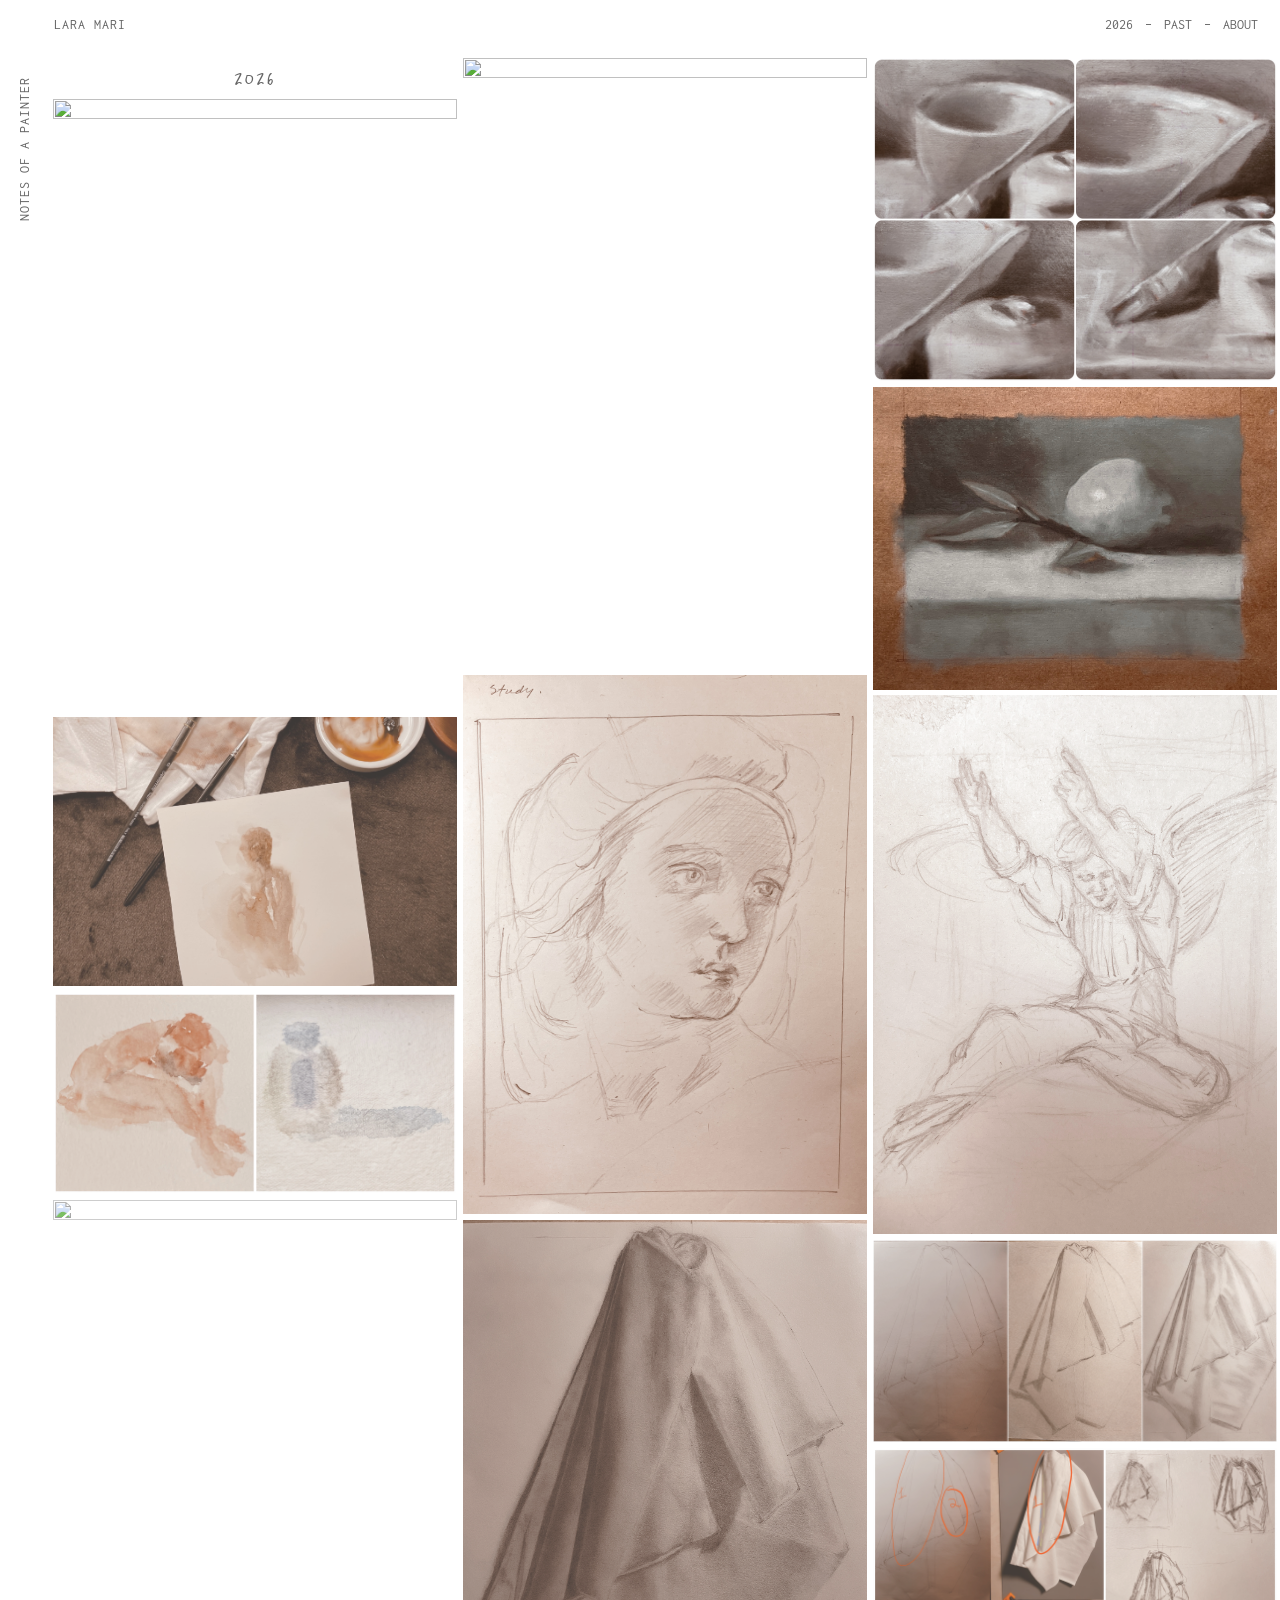
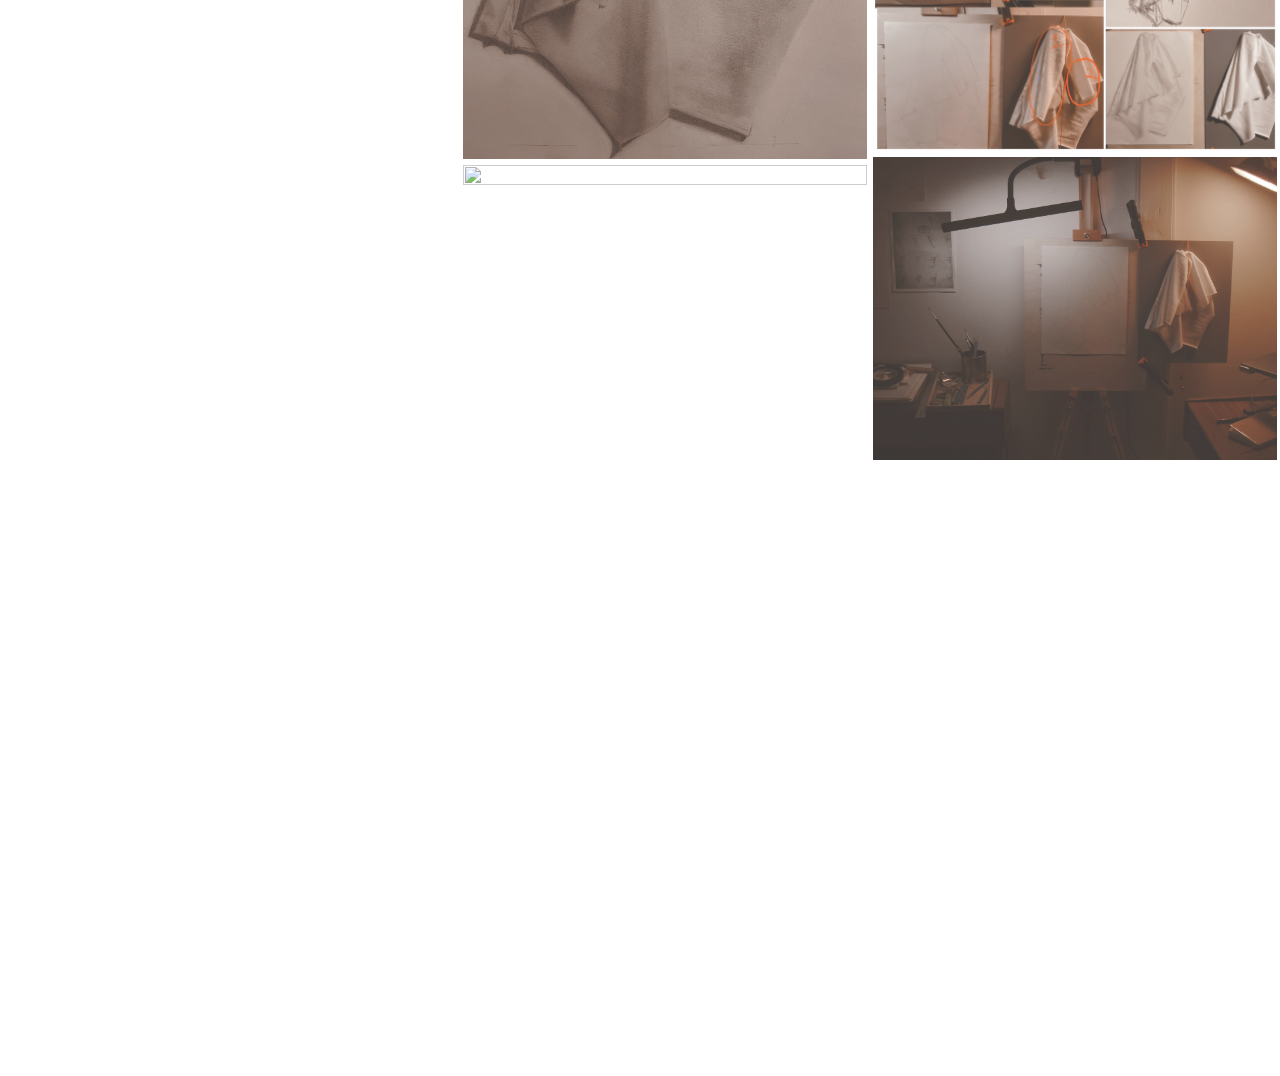
==== commit 064f5edd: "j" ====
--- a/2026.html
+++ b/2026.html
@@ -1,4 +1,3 @@
-<<<<<<< HEAD
 
 <!DOCTYPE HTML>
 <html class="no-js" lang="en-US" prefix="og: http://ogp.me/ns#">
@@ -157,6 +156,7 @@
                     </div> 
                        </a>	    
 </article>
+
 <!-- post 2026 July 8--> 
 <article class="status-publish has-post-thumbnail hentry">
         <a href="#" onClick="return false;">
@@ -432,448 +432,4 @@
 </script>
     
 	</body>
-=======
-
-<!DOCTYPE HTML>
-<html class="no-js" lang="en-US" prefix="og: http://ogp.me/ns#">
-<head>
-	<meta charset="UTF-8" />
-	<meta http-equiv="X-UA-Compatible" content="IE=edge">
-	<meta name="viewport" content="width=device-width, user-scalable=no, initial-scale=1">
-    <link rel="shortcut icon" href="img/logos/favicon.ico" /> 
-    <link rel="apple-touch-icon" type="image/png" href="img/logos/favicon-114x114.png" /> 
-    <script>(function(){document.documentElement.className='js'})();</script>	
-<title>Lara Mari | 2026</title>
-<meta name="robots" content="noodp"/>
-    <meta name="keywords" content="painter, studio, portfolio, journal, gallery, moodboard, artist, art">  
-<meta name="author" content="Lara Mari">
- <link rel="image_src" type="image/jpeg" href="#"  / >
-<link rel='stylesheet' id='screen-css'  href='css/style.css' type='text/css' media='screen' />
-<link rel='stylesheet' id='screen-less-css'  href='css/style-a964c7b21e.css' type='text/css' media='screen' />
-<link href="https://fonts.googleapis.com/css?family=Inconsolata" rel="stylesheet">
-<link href="https://fonts.googleapis.com/css?family=Reenie+Beanie" rel="stylesheet">    
-<script type='text/javascript' src='js/jquery.js'></script>
-<script type='text/javascript' src='js/chosen.jquery.min.js'></script>
-<script type='text/javascript' src='js/icheck.min.js'></script>
-<script type='text/javascript' src='js/site.js'></script>
-      <script>try{Typekit.load({ async: true });}catch(e){}</script>
-<style>      
-.image img{padding: 3px 3px 3px 3px;}     
-p {padding: 5px 3px 0em 3px}
-article h2 {padding: 3px 3px 0 3px;}
-  /* article {padding-top: .25em; padding-bottom: .25em;} */
-</style>    
-     <script language="JavaScript">  
-<!-- Disable  
-function disableselect(e){  
-return false  
-}  
-function reEnable(){  
-return true  
-}  
-//if IE4+  
-document.onselectstart=new Function ("return false")  
-document.oncontextmenu=new Function ("return false")  
-//if NS6  
-if (window.sidebar){  
-document.onmousedown=disableselect  
-document.onclick=reEnable  
-}  
-//-->  
-</script>
-</head>
-      
-<body class="archive post-type-archive post-type-archive-commercial">
-		<div class="viewport-detector"></div>
-	<div id="page" class="site hfeed">
-<header id="masthead" class="site-header" role="banner">
-    <div class="header-content">
-<nav class="primary-navigation" role="navigation">
-<div class="primary-navigation-inner">
-    <div class="primary-menu-container">
-    <ul id="menu-primary" class="primary-menu">       
-        <li class="menu-item menu-item-type-custom menu-item-object-custom current-menu-item"><a href="#" onClick="return false;" style="text-transform:uppercase; letter-spacing:1px;">Notes of a Painter</a></li>
-</ul>
-    </div>
-    </div>
-    </nav><!-- .primary-navigation -->       
-</div>
-</header>
-
-<nav class="top-navigation">
-    <a href="/" class="site-name">Lara Mari</a>
-
-    <div class="top-links">
-        
-        <a href="2026.html">2026</a>
-        <span>–</span>
-        <a href="past.html">PAST</a>
-        <span>–</span>
-        <a href="about.html">ABOUT</a>
-       
-    </div>
-</nav>
-        
-
-        
-<main id="main" class="site-main" role="main">
-<div id="content" class="main-content">
-<div id="primary" class="content-area">
-    
-    
-<header class="entry-header" >
-	<h2 class="entry-title" style="font-size:20px; color:white; text-transform:uppercase;padding: 15px 0 0 5px; margin-bottom:0pxs ">Fragments</h2>							
-    </header>
-    
-    <!-- .entry-header -->    	    
-<!-- masonry -->   
-<div class="article-container">       
-
-
-<!--START OF POSTS -->
-    
-<!-- Page Title -->     
-    <article class="status-publish has-post-thumbnail hentry" >	
-        <a href="#" onClick="return false;">     
-       <center> <p style="font-family: 'Reenie Beanie', cursive; font-size:2em; ">2026</p></center>
-        </a>
-</article>
-<!-- post 2026 Aug 9a--> 
-<article class="status-publish has-post-thumbnail hentry">
-        <a href="#" onClick="return false;">
-            <div class="load image">
-            <img width="600" height="909" src="img/20260809-a.jpeg" class="attachment-hue-portfolio-overview size-hue-portfolio-overview wp-post-image"  sizes="(max-width: 600px) 100vw, 600px" />
-                    </div> 
-                       </a>	    
-</article>
-
-<!-- post 2026 Aug 9b--> 
-<article class="status-publish has-post-thumbnail hentry">
-        <a href="#" onClick="return false;">
-            <div class="load image">
-            <img width="600" height="909" src="img/20260809-b.jpeg" class="attachment-hue-portfolio-overview size-hue-portfolio-overview wp-post-image"  sizes="(max-width: 600px) 100vw, 600px" />
-                    </div> 
-                       </a>	    
-</article>
-
-<!-- post 2026 Aug 2--> 
-<article class="status-publish has-post-thumbnail hentry">
-        <a href="#" onClick="return false;">
-            <div class="load image">
-            <img width="600" height="909" src="img/20260802.jpeg" class="attachment-hue-portfolio-overview size-hue-portfolio-overview wp-post-image"  sizes="(max-width: 600px) 100vw, 600px" />
-                    </div> 
-                       </a>	    
-</article>
-
-<!-- post 2026 July 31--> 
-<article class="status-publish has-post-thumbnail hentry">
-        <a href="#" onClick="return false;">
-            <div class="load image">
-            <img width="600" height="909" src="img/20260731.jpeg" class="attachment-hue-portfolio-overview size-hue-portfolio-overview wp-post-image"  sizes="(max-width: 600px) 100vw, 600px" />
-                    </div> 
-                       </a>	    
-</article>
-
-<!-- post 2026 July 29--> 
-<article class="status-publish has-post-thumbnail hentry">
-        <a href="#" onClick="return false;">
-            <div class="load image">
-            <img width="600" height="909" src="img/20260729.jpeg" class="attachment-hue-portfolio-overview size-hue-portfolio-overview wp-post-image"  sizes="(max-width: 600px) 100vw, 600px" />
-                    </div> 
-                       </a>	    
-</article>
-
-<!-- post 2026 July 28--> 
-<article class="status-publish has-post-thumbnail hentry">
-        <a href="#" onClick="return false;">
-            <div class="load image">
-            <img width="600" height="909" src="img/20260728.jpeg" class="attachment-hue-portfolio-overview size-hue-portfolio-overview wp-post-image"  sizes="(max-width: 600px) 100vw, 600px" />
-                    </div> 
-                       </a>	    
-</article>
-
-<!-- post 2026 July 27-28--> 
-<article class="status-publish has-post-thumbnail hentry">
-        <a href="#" onClick="return false;">
-            <div class="load image">
-            <img width="600" height="909" src="img/20260727-28.jpeg" class="attachment-hue-portfolio-overview size-hue-portfolio-overview wp-post-image"  sizes="(max-width: 600px) 100vw, 600px" />
-                    </div> 
-                       </a>	    
-</article>
-<!-- post 2026 July 8--> 
-<article class="status-publish has-post-thumbnail hentry">
-        <a href="#" onClick="return false;">
-            <div class="load image">
-            <img width="600" height="909" src="img/20260708.jpeg" class="attachment-hue-portfolio-overview size-hue-portfolio-overview wp-post-image"  sizes="(max-width: 600px) 100vw, 600px" />
-                    </div> 
-                       </a>	    
-</article>
-<!-- post 2026 July 4-10--> 
-<article class="status-publish has-post-thumbnail hentry">
-        <a href="#" onClick="return false;">
-            <div class="load image">
-            <img width="600" height="909" src="img/20260704-10.jpeg" class="attachment-hue-portfolio-overview size-hue-portfolio-overview wp-post-image"  sizes="(max-width: 600px) 100vw, 600px" />
-                    </div> 
-                       </a>	    
-</article>
- 
-<!-- post 2026 June 1--> 
-<article class="status-publish has-post-thumbnail hentry">
-        <a href="#" onClick="return false;">
-            <div class="load image">
-            <img width="600" height="909" src="img/20260601.gif" class="attachment-hue-portfolio-overview size-hue-portfolio-overview wp-post-image"  sizes="(max-width: 600px) 100vw, 600px" />
-                    </div> 
-                       </a>	    
-</article>
-<!-- post 2026 May 31--> 
-<article class="status-publish has-post-thumbnail hentry">
-        <a href="#" onClick="return false;">
-            <div class="load image">
-            <img width="600" height="909" src="img/20260531.jpeg" class="attachment-hue-portfolio-overview size-hue-portfolio-overview wp-post-image"  sizes="(max-width: 600px) 100vw, 600px" />
-                    </div> 
-                       </a>	    
-</article>
-<!-- post 2026 May 06--> 
-<article class="status-publish has-post-thumbnail hentry">
-        <a href="#" onClick="return false;">
-            <div class="load image">
-            <img width="600" height="909" src="img/20260506.jpeg" class="attachment-hue-portfolio-overview size-hue-portfolio-overview wp-post-image"  sizes="(max-width: 600px) 100vw, 600px" />
-                    </div> 
-                       </a>	    
-</article>
-<!-- post 2026 Apr 30--> 
-<article class="status-publish has-post-thumbnail hentry">
-        <a href="#" onClick="return false;">
-            <div class="load image">
-            <img width="600" height="909" src="img/20260430.jpeg" class="attachment-hue-portfolio-overview size-hue-portfolio-overview wp-post-image"  sizes="(max-width: 600px) 100vw, 600px" />
-                    </div> 
-                       </a>	    
-</article>
-<!-- post 2026 Apr 19--> 
-<article class="status-publish has-post-thumbnail hentry">
-        <a href="#" onClick="return false;">
-            <div class="load image">
-            <img width="600" height="909" src="img/20260419.jpeg" class="attachment-hue-portfolio-overview size-hue-portfolio-overview wp-post-image"  sizes="(max-width: 600px) 100vw, 600px" />
-                    </div> 
-                       </a>	    
-</article>
-<!-- post 2026 Apr 10--> 
-<article class="status-publish has-post-thumbnail hentry">
-        <a href="#" onClick="return false;">
-            <div class="load image">
-            <img width="600" height="909" src="img/20260410.jpeg" class="attachment-hue-portfolio-overview size-hue-portfolio-overview wp-post-image"  sizes="(max-width: 600px) 100vw, 600px" />
-                    </div> 
-                       </a>	    
-</article>
-<!-- post 2026 Mar 31--> 
-<article class="status-publish has-post-thumbnail hentry">
-        <a href="#" onClick="return false;">
-            <div class="load image">
-            <img width="600" height="909" src="img/20260331.jpeg" class="attachment-hue-portfolio-overview size-hue-portfolio-overview wp-post-image"  sizes="(max-width: 600px) 100vw, 600px" />
-                    </div> 
-                       </a>	    
-</article>
-<!-- post 2026 Mar 28--> 
-<article class="status-publish has-post-thumbnail hentry">
-        <a href="#" onClick="return false;">
-            <div class="load image">
-            <img width="600" height="909" src="img/20260328.jpeg" class="attachment-hue-portfolio-overview size-hue-portfolio-overview wp-post-image"  sizes="(max-width: 600px) 100vw, 600px" />
-                    </div> 
-                       </a>	    
-</article>
-<!-- post 2026 Mar 15--> 
-<article class="status-publish has-post-thumbnail hentry">
-        <a href="#" onClick="return false;">
-            <div class="load image">
-            <img width="600" height="909" src="img/20260315.jpeg" class="attachment-hue-portfolio-overview size-hue-portfolio-overview wp-post-image" sizes="(max-width: 600px) 100vw, 600px" />
-                    </div> 
-                       </a>	    
-</article>
-<!-- post 2026 Feb 1--> 
-<article class="status-publish has-post-thumbnail hentry">
-        <a href="#" onClick="return false;">
-            <div class="load image">
-            <img width="600" height="909" src="img/20260201.jpeg" class="attachment-hue-portfolio-overview size-hue-portfolio-overview wp-post-image"  style="border-radius: 50px;" sizes="(max-width: 600px) 100vw, 600px" />
-                    </div> 
-                       </a>	    
-</article>
-<!-- post 2026 Jan 4--> 
-<article class="status-publish has-post-thumbnail hentry">
-        <a href="#" onClick="return false;">
-            <div class="load image">
-            <img width="600" height="909" src="img/20260104.jpeg" class="attachment-hue-portfolio-overview size-hue-portfolio-overview wp-post-image"  style="border-radius: 25px;" sizes="(max-width: 600px) 100vw, 600px" />
-                    </div> 
-                       </a>	    
-</article>
-
-                        <br>
-
-        <!-- end of posts -->
-                	</div>
-	</div><!-- .content-area -->
-			</div> <!-- #content -->
-		</main><!-- .site-main -->
-	</div> <!-- #page -->
-	<!--<footer class="site-footer">
-		<div class="footer-content">
-					</div>
-</footer>-->
-		<script type='text/javascript' src='js/masonry.min.js'></script>
-<script type='text/javascript' src='js/jquery.masonry.min.js'></script>
-    <script type="text/javascript" src="js/load.js"></script>   
- 
-  <div id="sb-modal" style="display: none;">
-  <span id="sb-close">&times;</span>
-  <img id="sb-img" src="" alt="Enlarged view">
-</div>
-
-<style>
-  #sb-modal {
-    position: fixed !important;
-    top: 0 !important;
-    bottom: 0 !important;
-    left: 0 !important;
-    right: 0 !important;
-    width: 100% !important;
-    height: 100% !important;
-    height: 100dvh !important; /* Dynamically adjusts to mobile address/search bars */
-    background-color: #000000 !important;
-    z-index: 99999999 !important;
-    margin: 0 !important;
-    padding: 0 !important;
-    
-    /* Pure Flexbox centering relative to actual visible screen area */
-    display: none; 
-    align-items: center !important;
-    justify-content: center !important;
-    
-    -webkit-user-select: none;
-    user-select: none;
-    -webkit-tap-highlight-color: transparent;
-  }
-
-  #sb-img {
-    position: relative !important;
-    max-width: 85vw !important;
-    max-height: 85dvh !important; /* Respects visible mobile height */
-    max-height: 85vh !important;  /* Fallback for older browsers */
-    width: auto !important;
-    height: auto !important;
-    object-fit: contain !important;
-    
-    margin: auto !important;
-    padding: 0 !important;
-    border: none !important;
-    display: block !important;
-    
-    border-radius: 4px;
-    box-shadow: 0 4px 20px rgba(0, 0, 0, 0.8);
-    -webkit-touch-callout: none;
-    -webkit-user-select: none;
-    user-select: none;
-  }
-
-  #sb-close {
-    position: absolute !important;
-    top: 20px !important;
-    right: 25px !important;
-    color: #ffffff !important;
-    font-size: 38px !important;
-    font-weight: bold !important;
-    cursor: pointer !important;
-    z-index: 100000000 !important;
-    line-height: 1 !important;
-    font-family: sans-serif !important;
-  }
-</style>
-
-<script>
-(function() {
-  var modal = document.getElementById('sb-modal');
-  var modalImg = document.getElementById('sb-img');
-
-  var touchStartX = 0;
-  var touchStartY = 0;
-  var isSwipingOrScrolling = false;
-  var isClosingCooldown = false;
-
-  function openBox(src) {
-    if (!src || isClosingCooldown) return;
-    modalImg.src = src;
-    modal.style.display = 'flex';
-  }
-
-  function closeBox(e) {
-    if (e) {
-      e.preventDefault();
-      e.stopPropagation();
-    }
-    modal.style.display = 'none';
-    modalImg.src = '';
-
-    isClosingCooldown = true;
-    setTimeout(function() {
-      isClosingCooldown = false;
-    }, 300);
-  }
-
-  window.addEventListener('touchstart', function(e) {
-    if (e.touches && e.touches.length > 0) {
-      touchStartX = e.touches[0].clientX;
-      touchStartY = e.touches[0].clientY;
-      isSwipingOrScrolling = false;
-    }
-  }, { capture: true, passive: true });
-
-  window.addEventListener('touchmove', function(e) {
-    if (e.touches && e.touches.length > 0) {
-      var moveX = Math.abs(e.touches[0].clientX - touchStartX);
-      var moveY = Math.abs(e.touches[0].clientY - touchStartY);
-
-      if (moveX > 10 || moveY > 10) {
-        isSwipingOrScrolling = true;
-      }
-    }
-  }, { capture: true, passive: true });
-
-  function handleImageTap(e) {
-    if (isSwipingOrScrolling || isClosingCooldown) return;
-
-    var target = e.target;
-    if (target.closest('#sb-modal')) return;
-
-    if (target && target.tagName !== 'IMG') {
-      target = target.querySelector('img');
-    }
-
-    if (target && target.tagName === 'IMG' && target.id !== 'sb-img') {
-      var parent = target.parentElement;
-      while (parent) {
-        if (parent.classList && parent.classList.contains('article-container')) {
-          e.preventDefault();
-          e.stopPropagation();
-          if (e.stopImmediatePropagation) e.stopImmediatePropagation();
-          openBox(target.src);
-          return false;
-        }
-        parent = parent.parentElement;
-      }
-    }
-  }
-
-  window.addEventListener('touchend', handleImageTap, true);
-  window.addEventListener('click', handleImageTap, true);
-
-  modal.addEventListener('click', closeBox, false);
-  modal.addEventListener('touchend', closeBox, false);
-
-  modal.addEventListener('contextmenu', function(e) {
-    e.preventDefault();
-    return false;
-  });
-})();
-</script>
-    
-	</body>
->>>>>>> 9cfae4cb98b1d61282a4f462e077103f84ef9754
 </html>
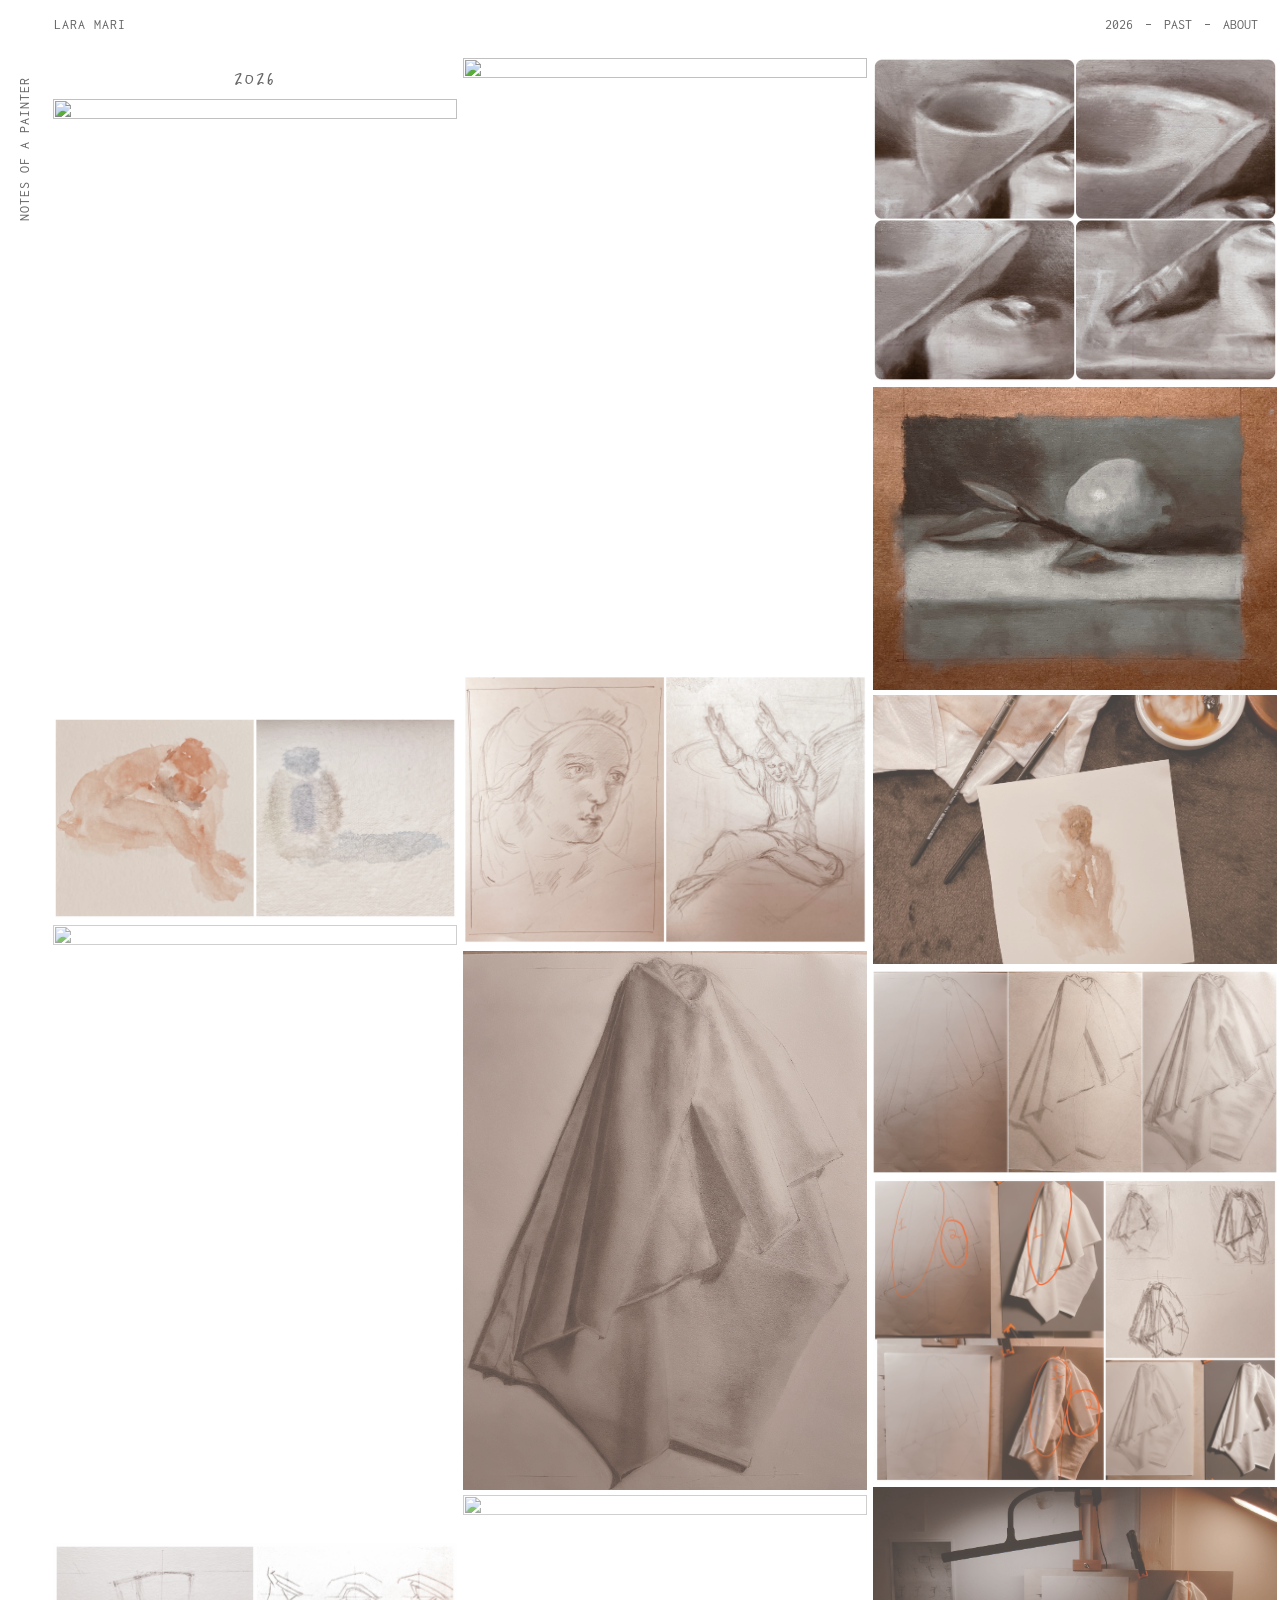
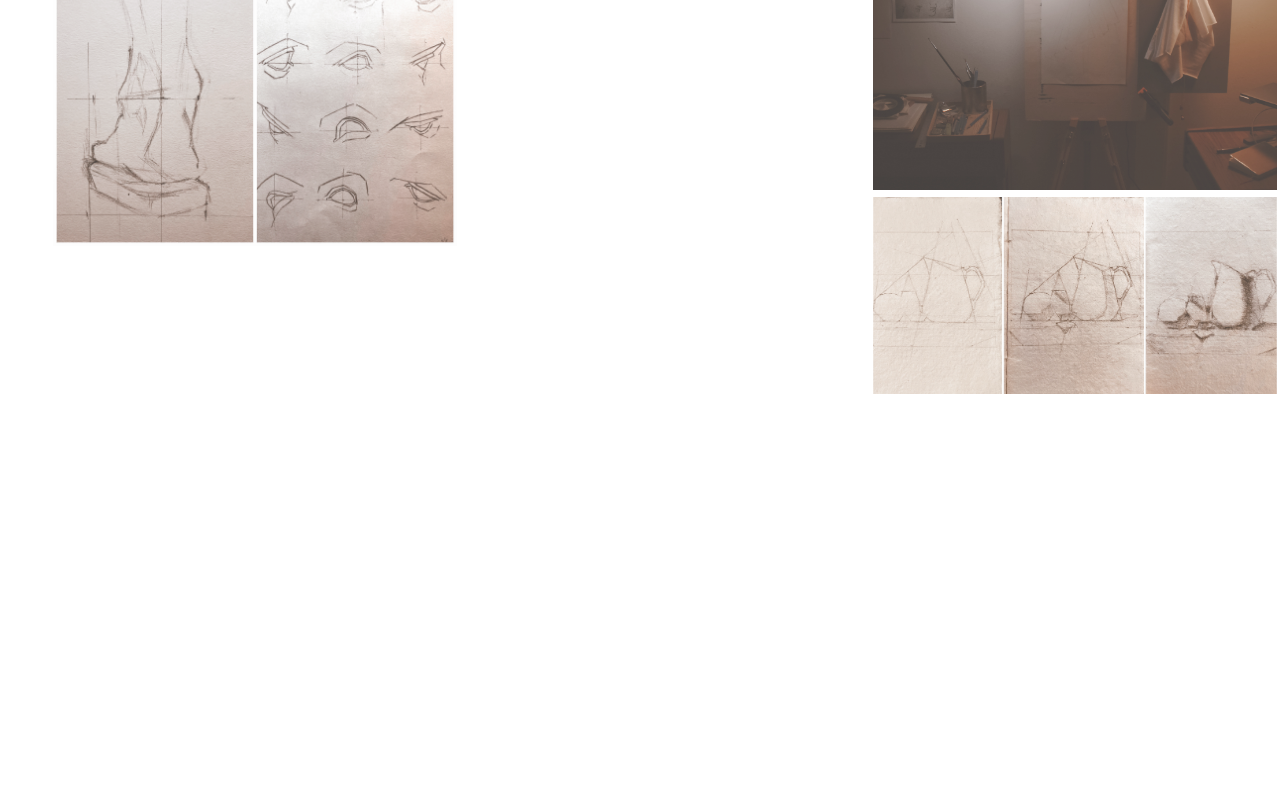
==== commit 1c8b24c9: "updates 0809" ====
--- a/2026.html
+++ b/2026.html
@@ -139,20 +139,12 @@
                        </a>	    
 </article>
 
-<!-- post 2026 July 29--> 
-<article class="status-publish has-post-thumbnail hentry">
-        <a href="#" onClick="return false;">
-            <div class="load image">
-            <img width="600" height="909" src="img/20260729.jpeg" class="attachment-hue-portfolio-overview size-hue-portfolio-overview wp-post-image"  sizes="(max-width: 600px) 100vw, 600px" />
-                    </div> 
-                       </a>	    
-</article>
-
-<!-- post 2026 July 28--> 
-<article class="status-publish has-post-thumbnail hentry">
-        <a href="#" onClick="return false;">
-            <div class="load image">
-            <img width="600" height="909" src="img/20260728.jpeg" class="attachment-hue-portfolio-overview size-hue-portfolio-overview wp-post-image"  sizes="(max-width: 600px) 100vw, 600px" />
+
+<!-- post 2026 July 28-29--> 
+<article class="status-publish has-post-thumbnail hentry">
+        <a href="#" onClick="return false;">
+            <div class="load image">
+            <img width="600" height="909" src="img/20260728-29.jpeg" class="attachment-hue-portfolio-overview size-hue-portfolio-overview wp-post-image"  sizes="(max-width: 600px) 100vw, 600px" />
                     </div> 
                        </a>	    
 </article>
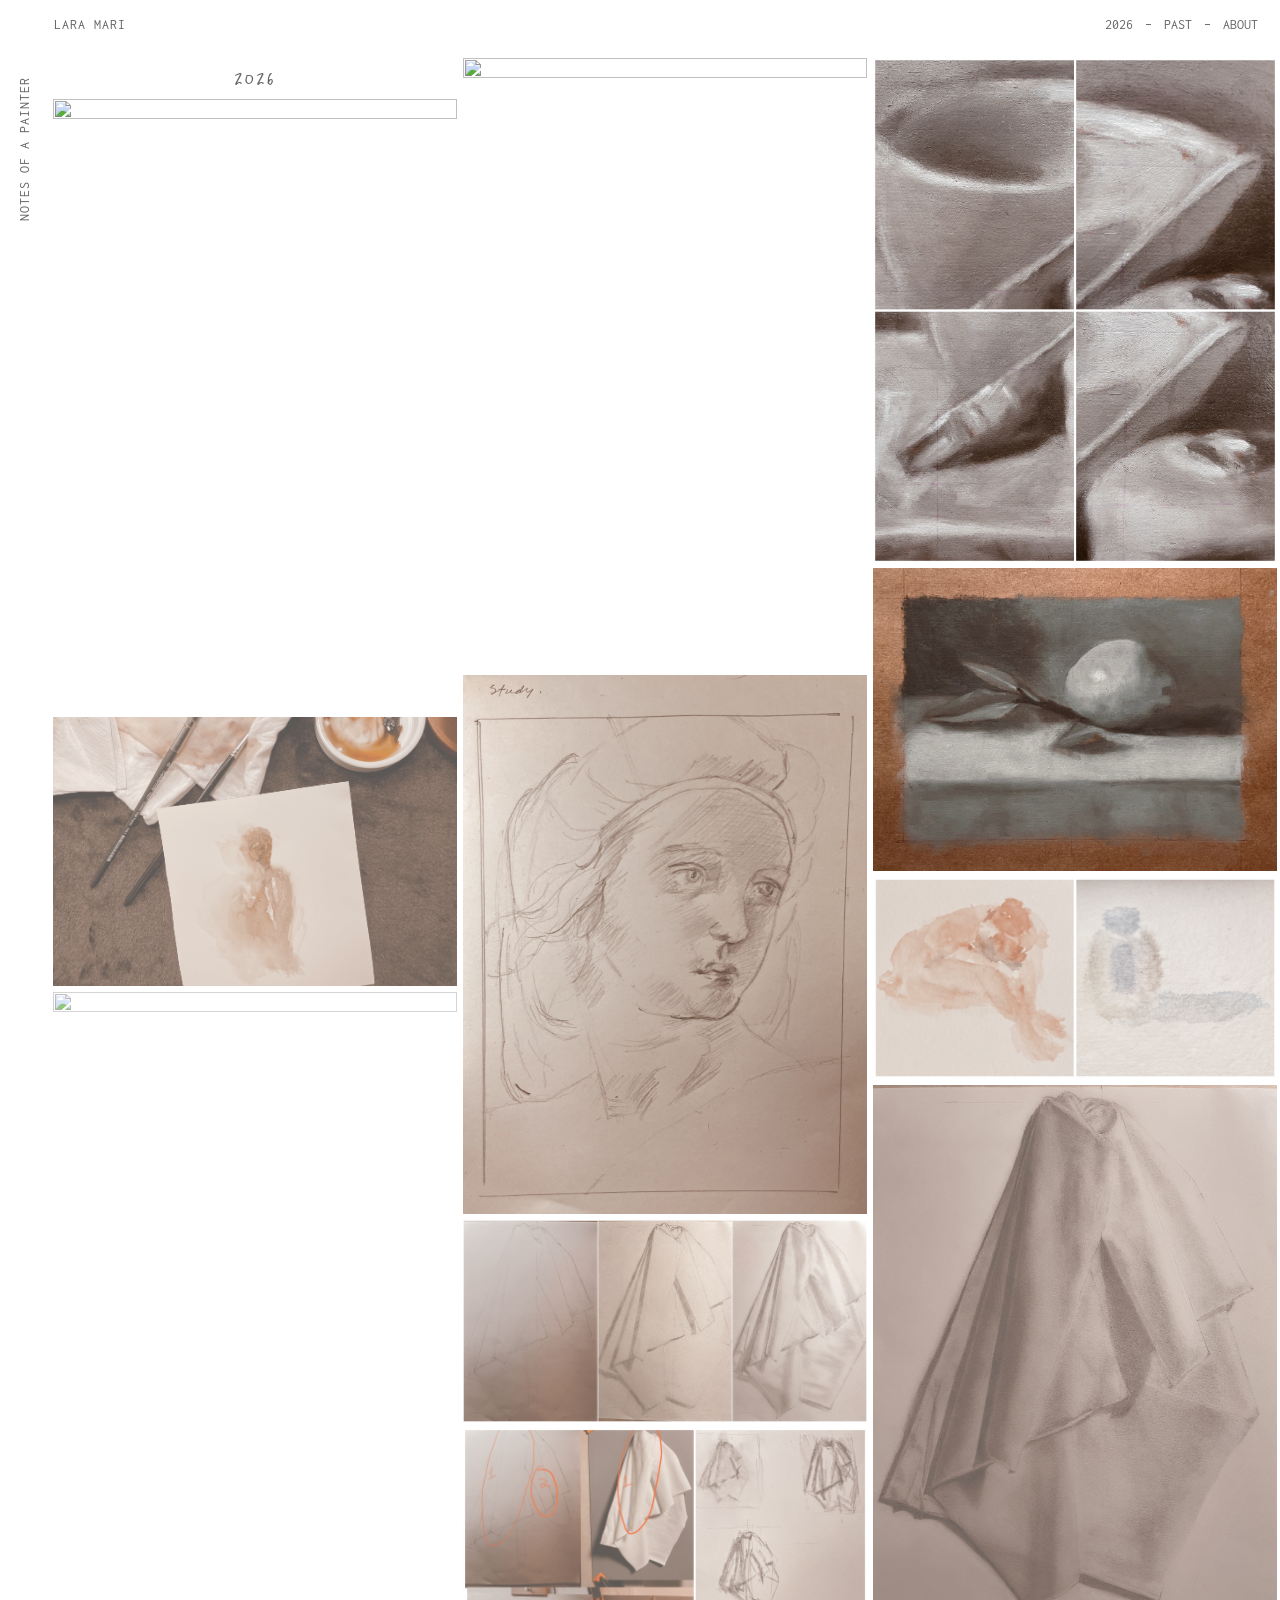
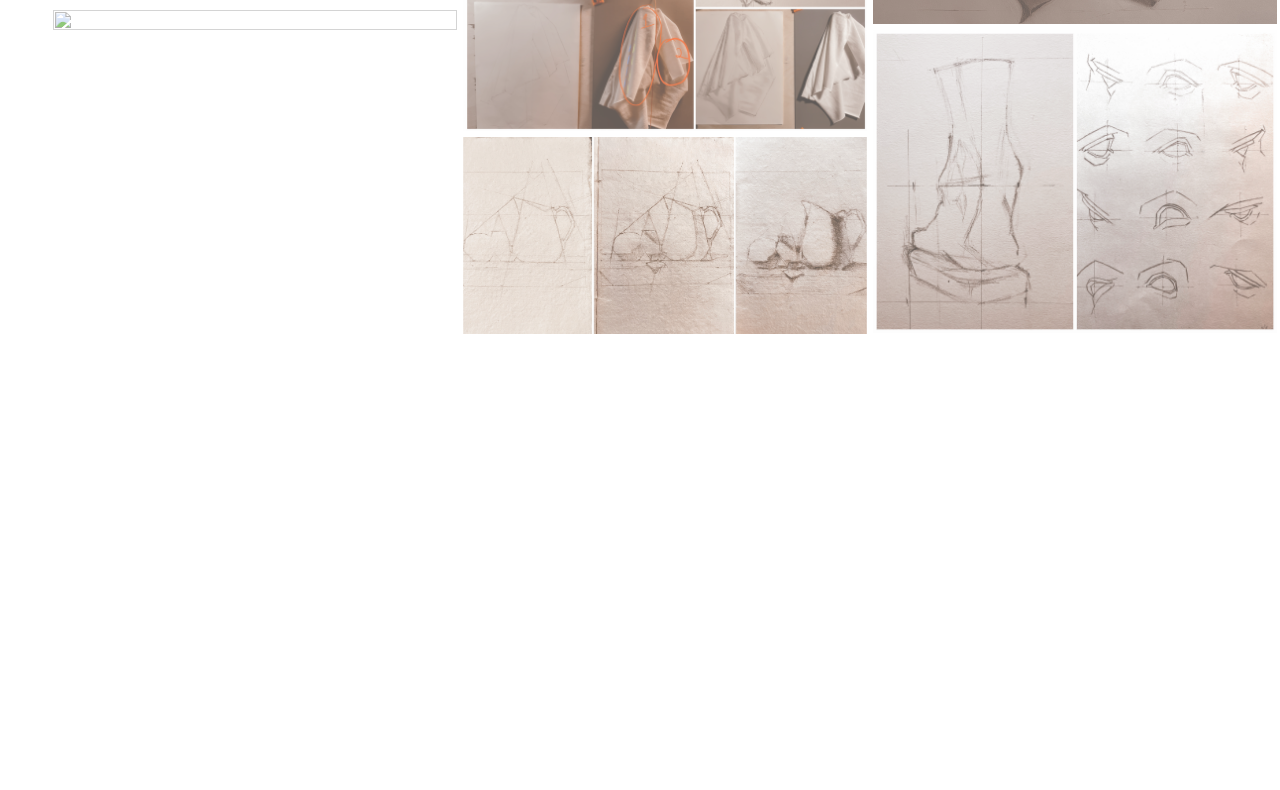
==== commit ccc2b470: "081126" ====
--- a/2026.html
+++ b/2026.html
@@ -140,11 +140,11 @@
 </article>
 
 
-<!-- post 2026 July 28-29--> 
-<article class="status-publish has-post-thumbnail hentry">
-        <a href="#" onClick="return false;">
-            <div class="load image">
-            <img width="600" height="909" src="img/20260728-29.jpeg" class="attachment-hue-portfolio-overview size-hue-portfolio-overview wp-post-image"  sizes="(max-width: 600px) 100vw, 600px" />
+<!-- post 2026 July 29--> 
+<article class="status-publish has-post-thumbnail hentry">
+        <a href="#" onClick="return false;">
+            <div class="load image">
+            <img width="600" height="909" src="img/20260729.jpeg" class="attachment-hue-portfolio-overview size-hue-portfolio-overview wp-post-image"  sizes="(max-width: 600px) 100vw, 600px" />
                     </div> 
                        </a>	    
 </article>
@@ -198,14 +198,6 @@
                     </div> 
                        </a>	    
 </article>
-<!-- post 2026 Apr 19--> 
-<article class="status-publish has-post-thumbnail hentry">
-        <a href="#" onClick="return false;">
-            <div class="load image">
-            <img width="600" height="909" src="img/20260419.jpeg" class="attachment-hue-portfolio-overview size-hue-portfolio-overview wp-post-image"  sizes="(max-width: 600px) 100vw, 600px" />
-                    </div> 
-                       </a>	    
-</article>
 <!-- post 2026 Apr 10--> 
 <article class="status-publish has-post-thumbnail hentry">
         <a href="#" onClick="return false;">
@@ -246,15 +238,6 @@
                     </div> 
                        </a>	    
 </article>
-<!-- post 2026 Jan 4--> 
-<article class="status-publish has-post-thumbnail hentry">
-        <a href="#" onClick="return false;">
-            <div class="load image">
-            <img width="600" height="909" src="img/20260104.jpeg" class="attachment-hue-portfolio-overview size-hue-portfolio-overview wp-post-image"  style="border-radius: 25px;" sizes="(max-width: 600px) 100vw, 600px" />
-                    </div> 
-                       </a>	    
-</article>
-
                         <br>
 
         <!-- end of posts -->
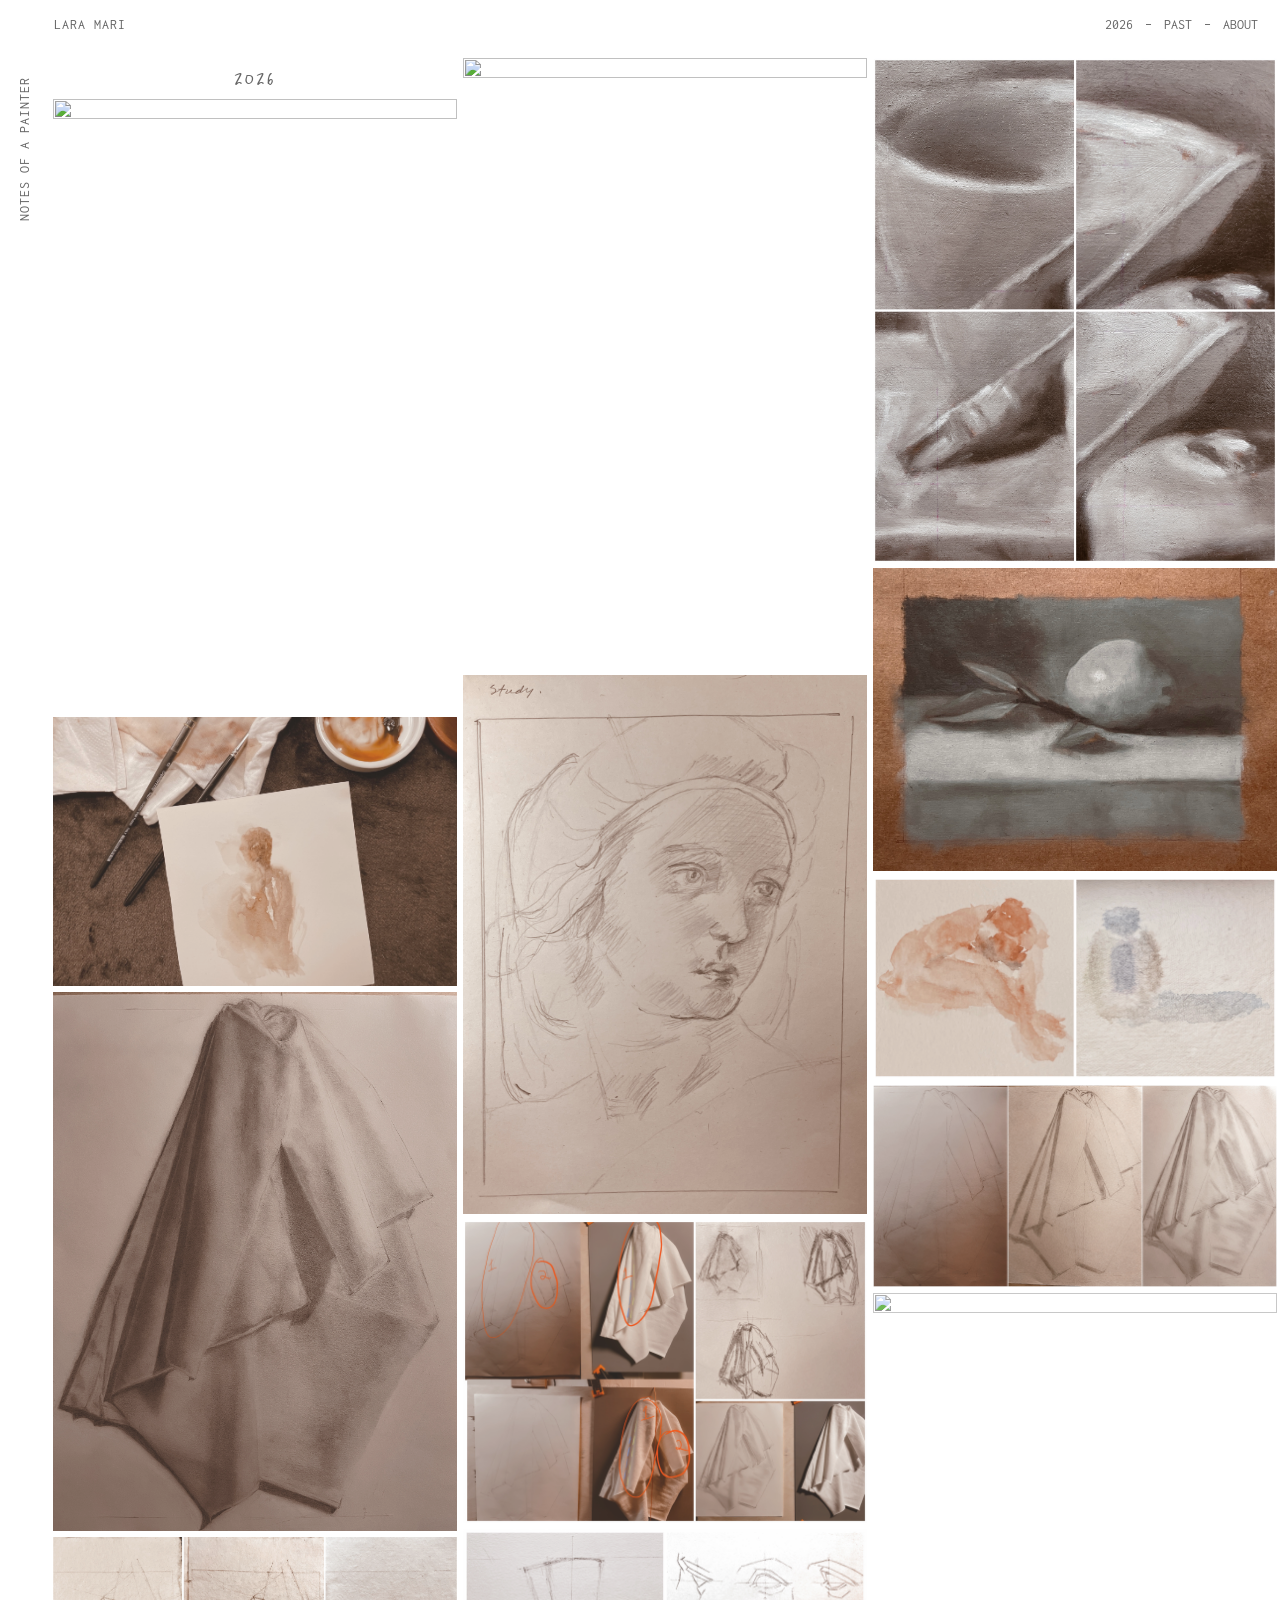
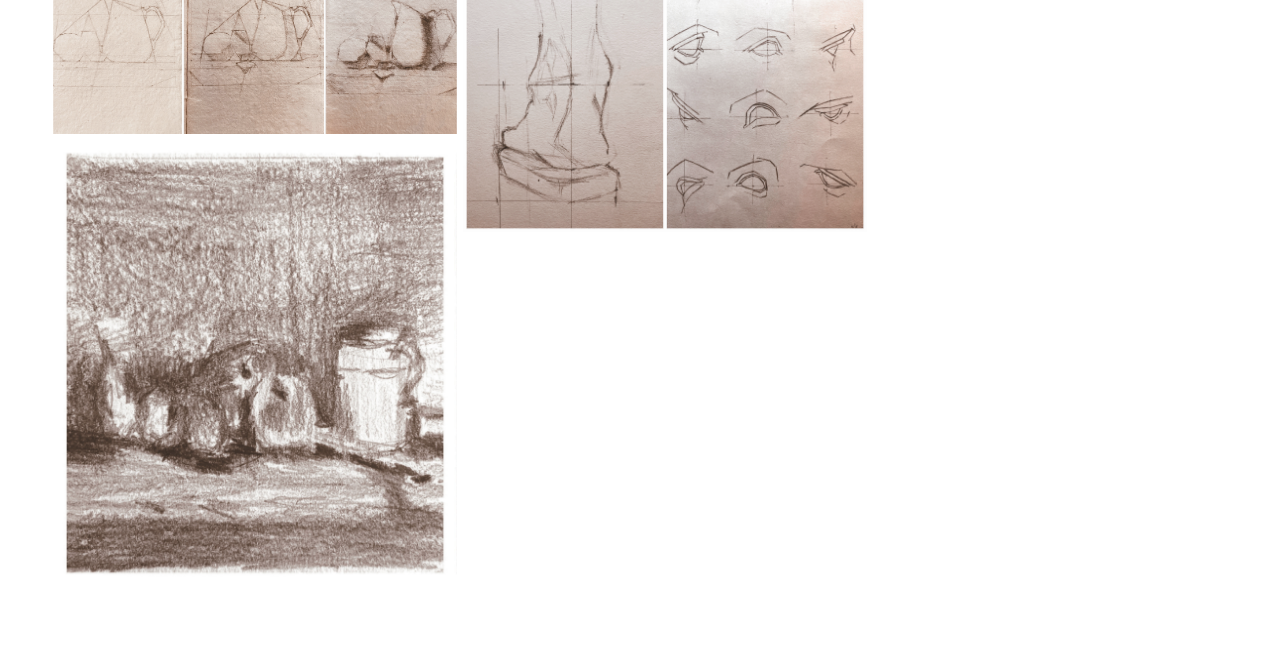
==== commit c51ad81b: "081226" ====
--- a/2026.html
+++ b/2026.html
@@ -165,15 +165,6 @@
                     </div> 
                        </a>	    
 </article>
- 
-<!-- post 2026 June 1--> 
-<article class="status-publish has-post-thumbnail hentry">
-        <a href="#" onClick="return false;">
-            <div class="load image">
-            <img width="600" height="909" src="img/20260601.gif" class="attachment-hue-portfolio-overview size-hue-portfolio-overview wp-post-image"  sizes="(max-width: 600px) 100vw, 600px" />
-                    </div> 
-                       </a>	    
-</article>
 <!-- post 2026 May 31--> 
 <article class="status-publish has-post-thumbnail hentry">
         <a href="#" onClick="return false;">
@@ -234,7 +225,7 @@
 <article class="status-publish has-post-thumbnail hentry">
         <a href="#" onClick="return false;">
             <div class="load image">
-            <img width="600" height="909" src="img/20260201.jpeg" class="attachment-hue-portfolio-overview size-hue-portfolio-overview wp-post-image"  style="border-radius: 50px;" sizes="(max-width: 600px) 100vw, 600px" />
+            <img width="600" height="909" src="img/20260201.jpeg" class="attachment-hue-portfolio-overview size-hue-portfolio-overview wp-post-image" sizes="(max-width: 600px) 100vw, 600px" />
                     </div> 
                        </a>	    
 </article>
